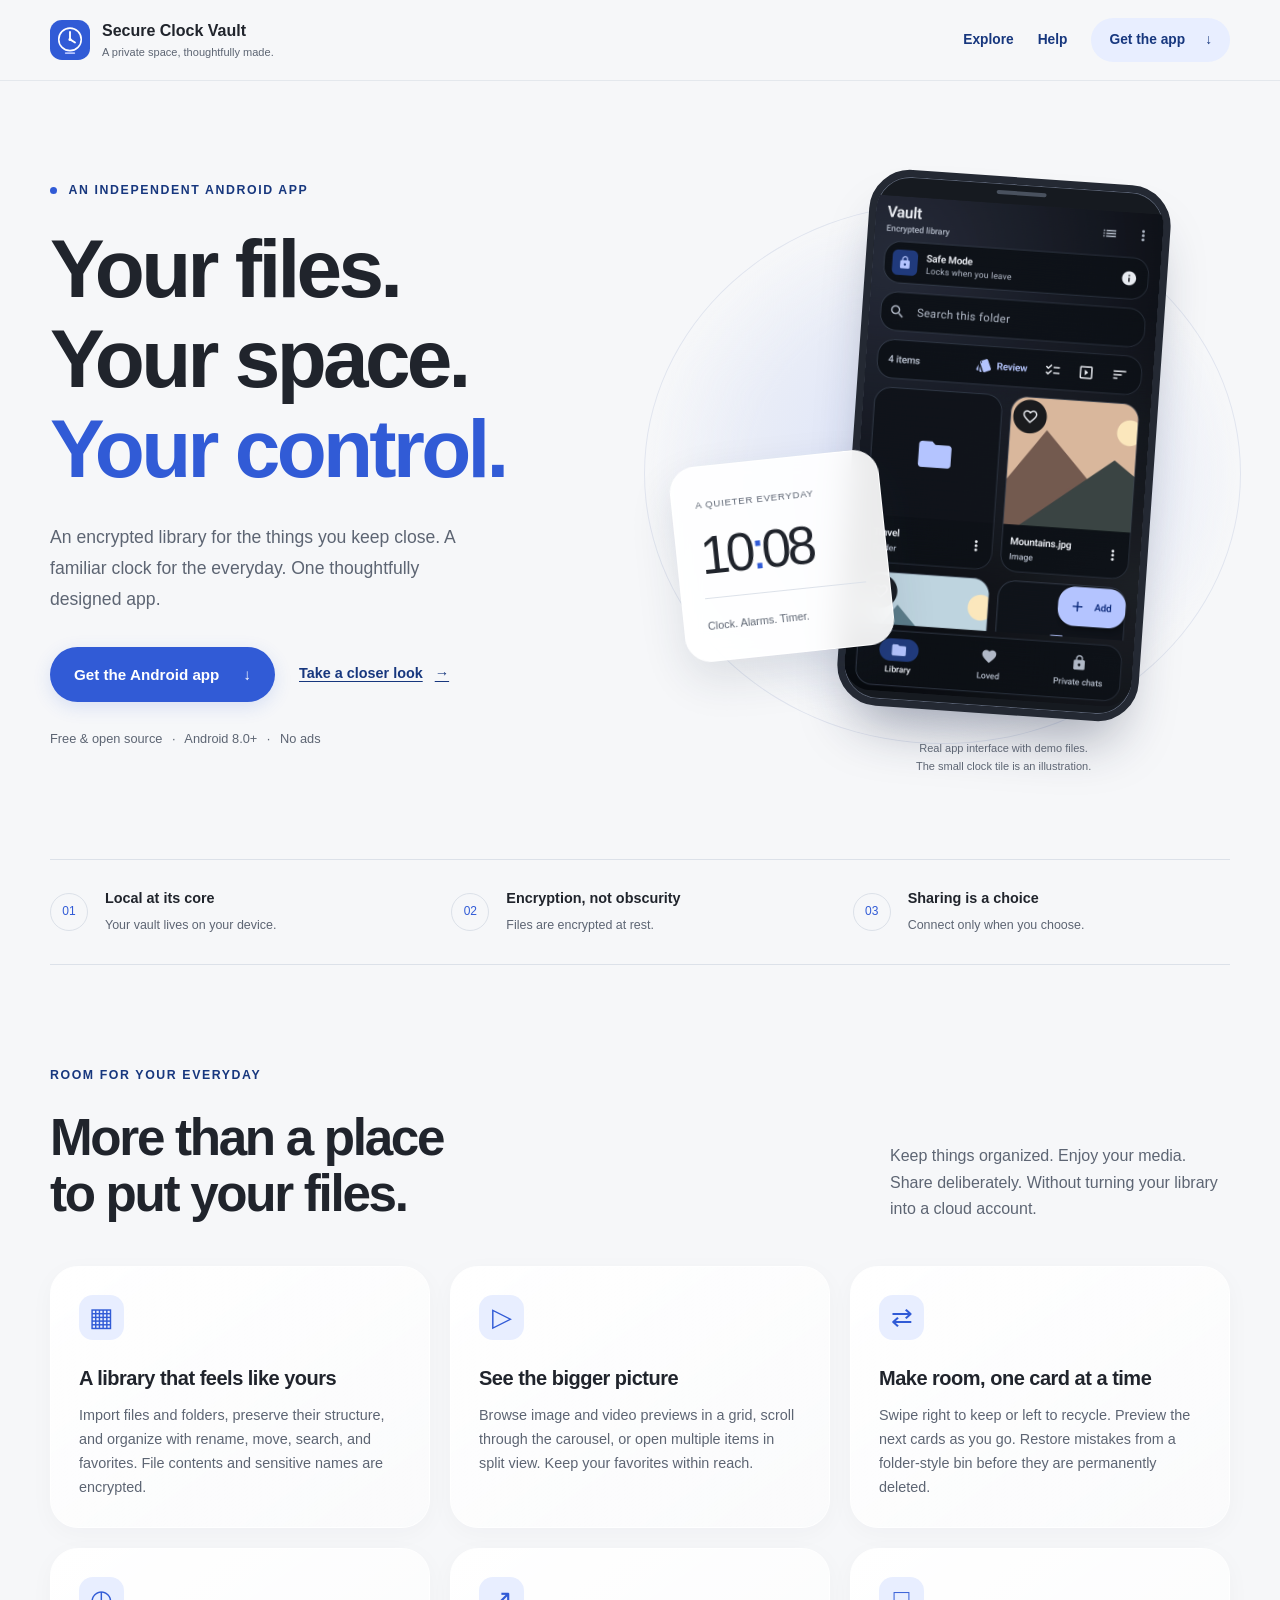
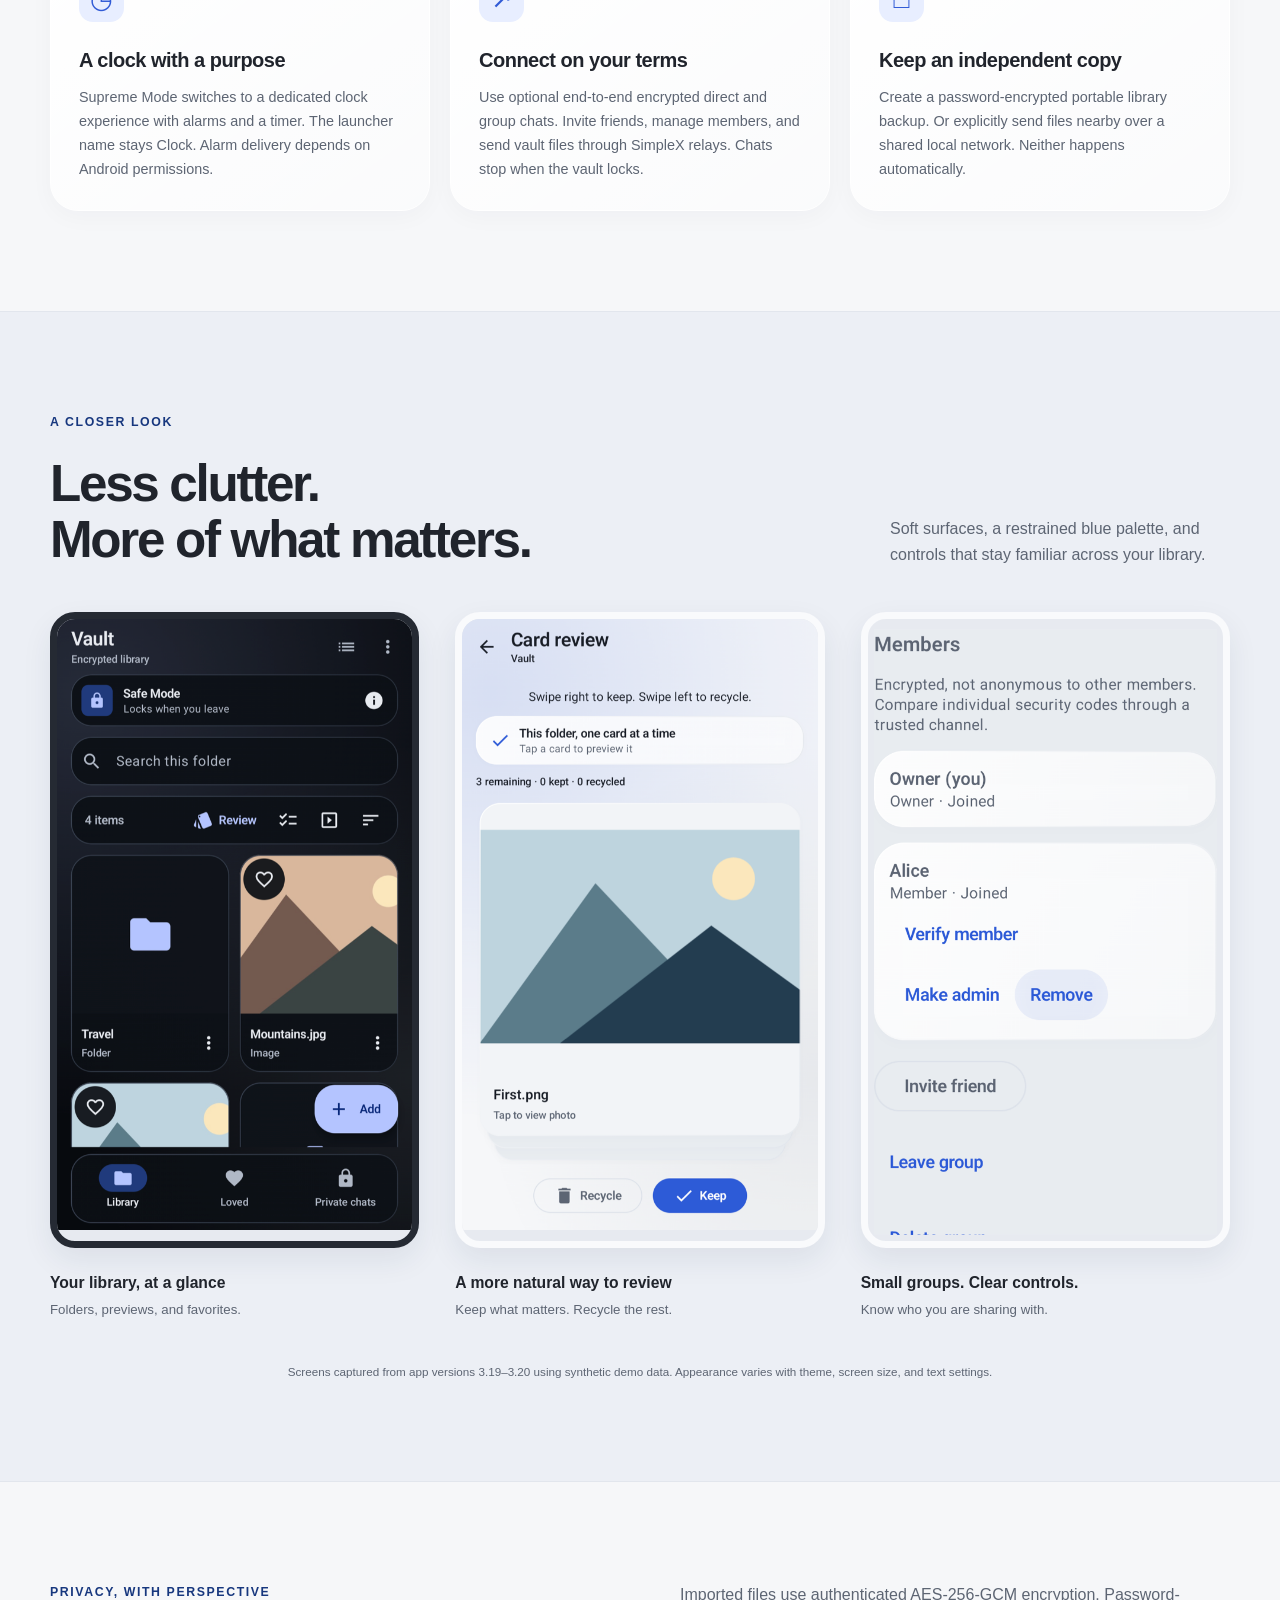
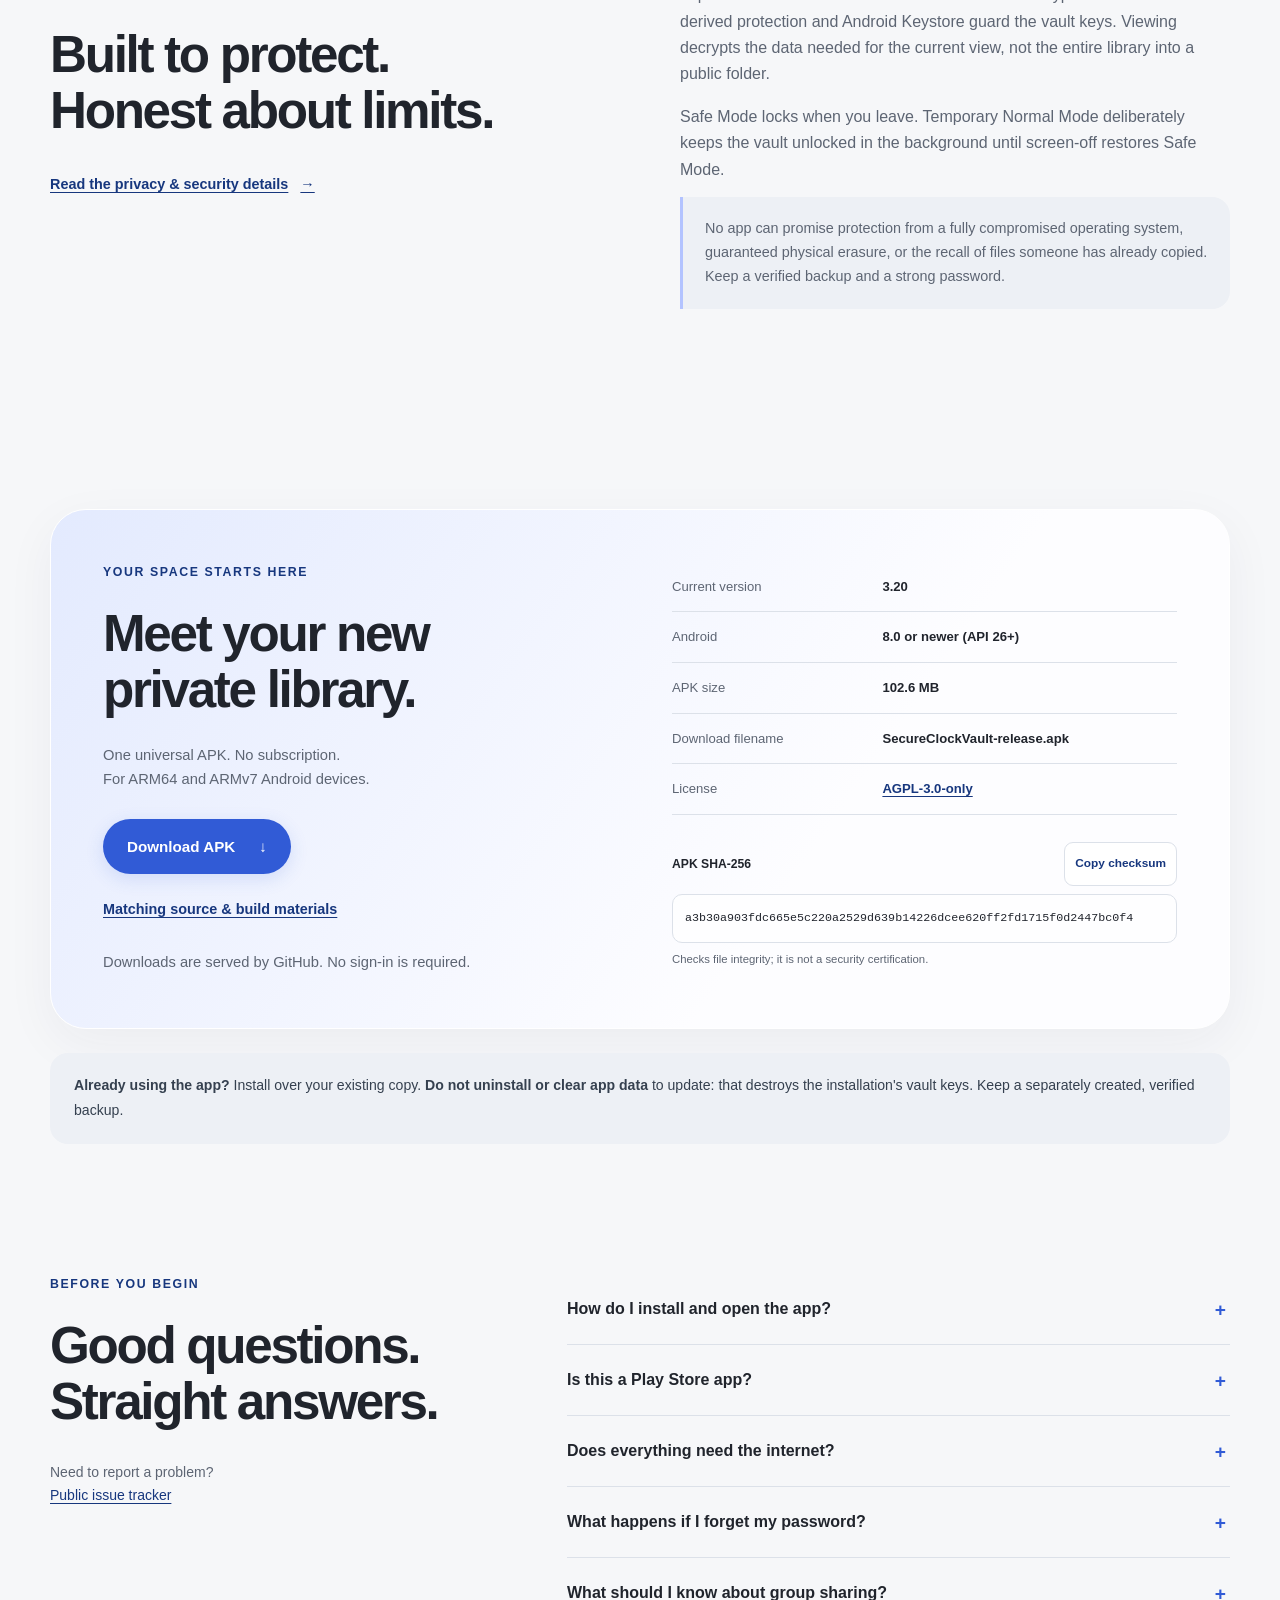
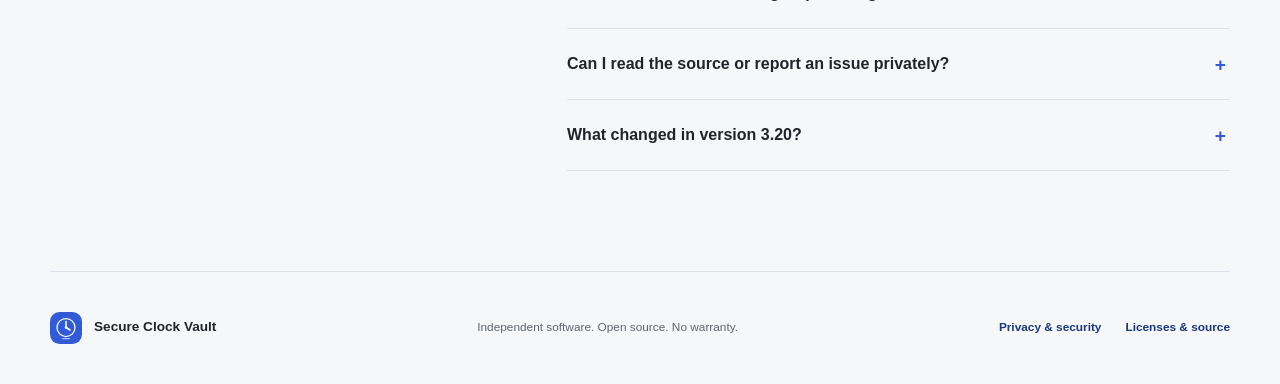
==== index.html @ eddc8448 "Publish Secure Clock Vault website and source notices" ====
<!doctype html>
<html lang="en">
<head>
  <meta charset="utf-8">
  <meta name="viewport" content="width=device-width, initial-scale=1">
  <meta name="description" content="A considered home for your private files. Discover Secure Clock Vault for Android: encrypted storage, a flexible media library, and optional private chats.">
  <meta name="theme-color" content="#f6f7f9">
  <meta name="referrer" content="no-referrer">
  <meta http-equiv="Content-Security-Policy" content="default-src 'self'; script-src 'self'; style-src 'self'; img-src 'self'; connect-src 'none'; font-src 'self'; object-src 'none'; base-uri 'none'; form-action 'none'">
  <title>Secure Clock Vault &mdash; Your files. Your space.</title>
  <link rel="icon" href="assets/icon.svg" type="image/svg+xml">
  <link rel="stylesheet" href="assets/site.css">
  <script src="assets/site.js" defer></script>
</head>
<body>
  <a class="skip-link" href="#main">Skip to content</a>
  <header class="site-header">
    <a class="brand" href="index.html" aria-label="Secure Clock Vault home">
      <img src="assets/icon.svg" alt="" width="40" height="40">
      <span>Secure Clock Vault<span class="brand-caption">A private space, thoughtfully made.</span></span>
    </a>
    <nav aria-label="Main navigation">
      <a href="#features">Explore</a>
      <a href="#questions">Help</a>
      <a class="nav-download" href="#download">Get the app <span aria-hidden="true">&darr;</span></a>
    </nav>
  </header>

  <main id="main">
    <section class="hero section-shell" aria-labelledby="hero-title">
      <div class="hero-copy">
        <p class="eyebrow"><span class="status-dot" aria-hidden="true"></span> An independent Android app</p>
        <h1 id="hero-title">Your files.<br>Your space.<br><span>Your control.</span></h1>
        <p class="hero-description">An encrypted library for the things you keep close. A familiar clock for the everyday. One thoughtfully designed app.</p>
        <div class="actions">
          <a class="button primary" href="#download">Get the Android app <span aria-hidden="true">&darr;</span></a>
          <a class="text-link" href="#features">Take a closer look <span aria-hidden="true">&rarr;</span></a>
        </div>
        <p class="quiet hero-note">Free &amp; open source <span aria-hidden="true">&middot;</span> Android 8.0+ <span aria-hidden="true">&middot;</span> No ads</p>
      </div>
      <figure class="hero-visual">
        <div class="visual-orbit" aria-hidden="true"></div>
        <div class="clock-tile" aria-hidden="true">
          <span class="tile-label">A quieter everyday</span>
          <span class="clock-time">10<span>:</span>08</span>
          <span class="clock-line"></span>
          <span class="tile-foot">Clock. Alarms. Timer.</span>
        </div>
        <div class="phone">
          <div class="phone-speaker" aria-hidden="true"></div>
          <img src="assets/library.png" alt="Vault library with Safe Mode, encrypted folders, photo previews, and Library, Loved, and Private chats navigation." width="600" height="1031" fetchpriority="high">
        </div>
        <figcaption>Real app interface with demo files.<br>The small clock tile is an illustration.</figcaption>
      </figure>
    </section>

    <div class="principles section-shell" aria-label="Product principles">
      <div><span class="principle-number">01</span><p><strong>Local at its core</strong><span>Your vault lives on your device.</span></p></div>
      <div><span class="principle-number">02</span><p><strong>Encryption, not obscurity</strong><span>Files are encrypted at rest.</span></p></div>
      <div><span class="principle-number">03</span><p><strong>Sharing is a choice</strong><span>Connect only when you choose.</span></p></div>
    </div>

    <section id="features" class="section-shell section-space" aria-labelledby="features-title">
      <div class="section-heading">
        <div><p class="eyebrow">Room for your everyday</p><h2 id="features-title">More than a place<br>to put your files.</h2></div>
        <p>Keep things organized. Enjoy your media. Share deliberately. Without turning your library into a cloud account.</p>
      </div>
      <div class="feature-grid">
        <article class="feature-card"><span class="feature-symbol" aria-hidden="true">&#9638;</span><h3>A library that feels like yours</h3><p>Import files and folders, preserve their structure, and organize with rename, move, search, and favorites. File contents and sensitive names are encrypted.</p></article>
        <article class="feature-card"><span class="feature-symbol" aria-hidden="true">&#9655;</span><h3>See the bigger picture</h3><p>Browse image and video previews in a grid, scroll through the carousel, or open multiple items in split view. Keep your favorites within reach.</p></article>
        <article class="feature-card"><span class="feature-symbol" aria-hidden="true">&#8644;</span><h3>Make room, one card at a time</h3><p>Swipe right to keep or left to recycle. Preview the next cards as you go. Restore mistakes from a folder-style bin before they are permanently deleted.</p></article>
        <article class="feature-card"><span class="feature-symbol" aria-hidden="true">&#9719;</span><h3>A clock with a purpose</h3><p>Supreme Mode switches to a dedicated clock experience with alarms and a timer. The launcher name stays Clock. Alarm delivery depends on Android permissions.</p></article>
        <article class="feature-card"><span class="feature-symbol" aria-hidden="true">&#8599;</span><h3>Connect on your terms</h3><p>Use optional end-to-end encrypted direct and group chats. Invite friends, manage members, and send vault files through SimpleX relays. Chats stop when the vault locks.</p></article>
        <article class="feature-card"><span class="feature-symbol" aria-hidden="true">&#9633;</span><h3>Keep an independent copy</h3><p>Create a password-encrypted portable library backup. Or explicitly send files nearby over a shared local network. Neither happens automatically.</p></article>
      </div>
    </section>

    <section class="showcase section-space" aria-labelledby="showcase-title">
      <div class="section-shell">
        <div class="section-heading">
          <div><p class="eyebrow">A closer look</p><h2 id="showcase-title">Less clutter.<br>More of what matters.</h2></div>
          <p>Soft surfaces, a restrained blue palette, and controls that stay familiar across your library.</p>
        </div>
        <div class="screenshot-grid">
          <figure><div class="screen-frame dark-frame"><img src="assets/library.png" alt="Dark library screen showing folder and image previews." width="600" height="1031" loading="lazy"></div><figcaption><strong>Your library, at a glance</strong><span>Folders, previews, and favorites.</span></figcaption></figure>
          <figure><div class="screen-frame"><img src="assets/review.png" alt="Light card-review screen showing a stack of image cards and accessible Recycle and Keep buttons." width="600" height="1031" loading="lazy"></div><figcaption><strong>A more natural way to review</strong><span>Keep what matters. Recycle the rest.</span></figcaption></figure>
          <figure><div class="screen-frame members-frame"><img src="assets/members.png" alt="Group member settings with verification, admin, removal, and leave controls, using a fictional member named Alice." width="600" height="1059" loading="lazy"></div><figcaption><strong>Small groups. Clear controls.</strong><span>Know who you are sharing with.</span></figcaption></figure>
        </div>
        <p class="quiet screenshot-note">Screens captured from app versions 3.19&ndash;3.20 using synthetic demo data. Appearance varies with theme, screen size, and text settings.</p>
      </div>
    </section>

    <section class="section-shell section-space protection" aria-labelledby="protection-title">
      <div><p class="eyebrow">Privacy, with perspective</p><h2 id="protection-title">Built to protect.<br>Honest about limits.</h2><a class="text-link" href="privacy.html">Read the privacy &amp; security details <span aria-hidden="true">&rarr;</span></a></div>
      <div class="protection-copy">
        <p>Imported files use authenticated AES-256-GCM encryption. Password-derived protection and Android Keystore guard the vault keys. Viewing decrypts the data needed for the current view, not the entire library into a public folder.</p>
        <p>Safe Mode locks when you leave. Temporary Normal Mode deliberately keeps the vault unlocked in the background until screen-off restores Safe Mode.</p>
        <p class="limit-note">No app can promise protection from a fully compromised operating system, guaranteed physical erasure, or the recall of files someone has already copied. Keep a verified backup and a strong password.</p>
      </div>
    </section>

    <section id="download" class="section-shell section-space" aria-labelledby="download-title">
      <div class="download-panel">
        <div class="download-intro"><p class="eyebrow">Your space starts here</p><h2 id="download-title">Meet your new<br>private library.</h2><p>One universal APK. No subscription.<br>For ARM64 and ARMv7 Android devices.</p>
          <div class="download-actions"><a class="button primary" href="https://github.com/whytocode/secure-clock-vault/releases/download/v3.20/SecureClockVault-release.apk">Download APK <span aria-hidden="true">&darr;</span></a><a class="text-link" href="https://github.com/whytocode/secure-clock-vault/releases/download/v3.20/SecureClockVault-3.20-source.zip">Matching source &amp; build materials</a></div>
          <p class="release-status" role="status">Downloads are served by GitHub. No sign-in is required.</p>
          <noscript><p>All download and help links work without JavaScript. You can select and copy the checksum manually.</p></noscript>
        </div>
        <div class="release-details">
          <dl class="release-facts">
            <div><dt>Current version</dt><dd>3.20</dd></div>
            <div><dt>Android</dt><dd>8.0 or newer (API 26+)</dd></div>
            <div><dt>APK size</dt><dd>102.6 MB</dd></div>
            <div><dt>Download filename</dt><dd>SecureClockVault-release.apk</dd></div>
            <div><dt>License</dt><dd><a href="licenses/LICENSE.txt">AGPL-3.0-only</a></dd></div>
          </dl>
          <div class="checksum"><div class="checksum-heading"><label for="apk-checksum">APK SHA-256</label><button type="button" class="copy-button" data-copy="apk-checksum" hidden>Copy checksum</button></div><input id="apk-checksum" value="a3b30a903fdc665e5c220a2529d639b14226dcee620ff2fd1715f0d2447bc0f4" readonly spellcheck="false" aria-describedby="checksum-help"><p id="checksum-help" class="quiet">Checks file integrity; it is not a security certification.</p><p id="copy-status" class="quiet" role="status" aria-live="polite"></p></div>
        </div>
      </div>
      <div class="update-warning"><strong>Already using the app?</strong> Install over your existing copy. <strong>Do not uninstall or clear app data</strong> to update: that destroys the installation's vault keys. Keep a separately created, verified backup.</div>
    </section>

    <section id="questions" class="section-shell section-space questions" aria-labelledby="questions-title">
      <div><p class="eyebrow">Before you begin</p><h2 id="questions-title">Good questions.<br>Straight answers.</h2><p class="quiet">Need to report a problem?<br><a href="https://github.com/whytocode/secure-clock-vault/issues">Public issue tracker</a></p></div>
      <div class="faq-list">
        <details><summary>How do I install and open the app?</summary><div><ol><li>Download the APK from this page on a compatible Android device.</li><li>If Android asks, allow this browser or file manager to install this app. Review the system prompts. You can revoke the install permission afterward; do not disable Play Protect.</li><li>Open <strong>Clock</strong>. On the initial minimal screen, draw a deliberate X in two strokes to open setup. Create and confirm an alphanumeric password of at least eight characters.</li><li>Import a small test file first and make sure you can reopen it. Keep originals until you have verified your import and backup.</li></ol><p>Android or your device administrator may restrict installation. Follow official platform guidance; a website cannot override those restrictions.</p></div></details>
        <details><summary>Is this a Play Store app?</summary><div><p>This page distributes an independently signed APK, not a Google Play listing. Updates require downloading and installing a newer release over the current app.</p><p>Android developer-verification rules are evolving. Google's current guidance distinguishes the initial participating-store rollout from direct sideloading and describes an advanced flow for unregistered apps. Check the <a href="https://developer.android.com/developer-verification/guides/faq">official Android guidance</a> for your device and region. Hosting a download is not Google approval.</p></div></details>
        <details><summary>Does everything need the internet?</summary><div><p>No. The encrypted library and clock work locally. Private chats use third-party encrypted relays while unlocked. Explicit public-link imports also use the internet. Offline Nearby sharing needs a compatible shared local network, but no chat identity or internet connection.</p></div></details>
        <details><summary>What happens if I forget my password?</summary><div><p>There is no password-reset service that can recover your vault. Uninstalling, clearing app data, or losing the installation's Keystore key can make local data unrecoverable.</p><p>A separately created library backup can restore the backed-up library with its own backup password. It does not recover the original password or chat identity/history. Test your backup before relying on it.</p></div></details>
        <details><summary>What should I know about group sharing?</summary><div><p>Use version 3.20 or later on every recipient's device for vault-file sharing. Group files use relay delivery, not Nearby, and have a 100 MiB per-file limit. Receipt tracking waits for the original recipients' confirmed vault saves before automatic relay cleanup.</p><p>Members can retain or export copies. Removing a member does not erase those copies, and groups are not anonymous to their members. Missing receipts, offline users, and relay expiry can affect availability. Removing a member and cancelling a transfer can show a connection warning; Retry reconciles the remaining chats.</p></div></details>
        <details><summary>Can I read the source or report an issue privately?</summary><div><p>The matching source, build instructions, and third-party source materials accompany each public APK release under AGPL-3.0. See <a href="privacy.html#licenses">licensing and source availability</a>.</p><p>The public GitHub issue tracker accepts non-sensitive bug reports and source-availability requests. Reports and replies are publicly visible. Do not post vault files, passwords, private messages, or other people's personal information in public reports. No private support or password-recovery service is promised.</p></div></details>
        <details><summary>What changed in version 3.20?</summary><div><p>Encrypted group conversations, invitations, member verification, admin controls, and vault-file sharing were added. Recipient-aware save receipts prevent the first recipient from causing early cleanup for everyone else. The existing vault theme and locking behavior are retained.</p><p>This release was exercised on emulators; compatibility across every manufacturer and device is not guaranteed.</p></div></details>
      </div>
    </section>
  </main>

  <footer class="site-footer section-shell"><a class="brand" href="index.html"><img src="assets/icon.svg" alt="" width="32" height="32"><span>Secure Clock Vault</span></a><p>Independent software. Open source. No warranty.</p><nav aria-label="Footer navigation"><a href="privacy.html">Privacy &amp; security</a><a href="privacy.html#licenses">Licenses &amp; source</a></nav></footer>
</body>
</html>
---- assets/site.css ----
@charset "UTF-8";
:root {
  color-scheme: light;
  --paper: #f6f7f9;
  --ink: #20242c;
  --muted: #5d6573;
  --blue: #315bd6;
  --blue-dark: #17377e;
  --line: #dce1e9;
  --soft-blue: #e8eeff;
  --radius: 28px;
}
* { box-sizing: border-box; }
html { scroll-behavior: smooth; scroll-padding-top: 110px; }
body { margin: 0; background: var(--paper); color: var(--ink); font-family: -apple-system, BlinkMacSystemFont, "Segoe UI", Roboto, Helvetica, Arial, sans-serif; line-height: 1.65; -webkit-font-smoothing: antialiased; overflow-wrap: anywhere; }
img { display: block; max-width: 100%; height: auto; }
a { color: var(--blue-dark); text-underline-offset: .22em; }
a:hover { text-decoration-thickness: 2px; }
button, input { font: inherit; }
button, a, summary { -webkit-tap-highlight-color: transparent; }
:focus-visible { outline: 3px solid var(--blue); outline-offset: 5px; }
[hidden] { display: none !important; }
h1, h2, h3, p, figure { margin: 0; }
h1, h2, h3 { line-height: 1.1; letter-spacing: -.045em; }
h1 { font-size: clamp(3.4rem, 6.4vw, 6.3rem); font-weight: 650; }
h2 { font-size: clamp(2.1rem, 4vw, 3.6rem); font-weight: 620; }
h3 { font-size: 1.25rem; letter-spacing: -.025em; line-height: 1.3; }
p + p { margin-top: 1em; }
.section-shell { width: min(1180px, calc(100% - 80px)); margin-inline: auto; }
.section-space { padding-block: 100px; }
.eyebrow { color: var(--blue-dark); font-size: .77rem; font-weight: 700; letter-spacing: .13em; text-transform: uppercase; margin-bottom: 24px; }
.quiet { color: var(--muted); font-size: .875rem; }
.site-header { display: flex; justify-content: space-between; align-items: center; gap: 24px; width: 100%; padding: 18px max(40px, calc((100% - 1180px) / 2)); position: sticky; top: 0; z-index: 5; background: rgb(246 247 249 / 94%); border-bottom: 1px solid rgb(220 225 233 / 70%); backdrop-filter: blur(18px); }
.brand { display: inline-flex; align-items: center; gap: 12px; color: var(--ink); text-decoration: none; font-size: 1rem; font-weight: 700; line-height: 1.35; flex-shrink: 0; }
.brand-caption { display: block; font-size: .69rem; color: var(--muted); font-weight: 400; padding-top: 3px; }
nav { display: flex; flex-wrap: wrap; gap: 24px; align-items: center; }
nav a { min-height: 44px; display: inline-flex; align-items: center; text-decoration: none; font-size: .86rem; font-weight: 600; }
.nav-download { background: var(--soft-blue); padding: 9px 18px; border-radius: 100px; gap: 20px; }
.skip-link { position: fixed; top: -100px; left: 12px; background: white; padding: 14px; z-index: 10; }
.skip-link:focus { top: 12px; }
.hero { display: grid; grid-template-columns: minmax(0, 1.1fr) minmax(0, 1fr); gap: 40px; align-items: center; padding-block: 72px 84px; min-height: 760px; }
.hero-copy, .download-intro, .release-details, .protection > div, .questions > div { min-width: 0; }
.hero h1 span { color: var(--blue); }
.hero-description { max-width: 440px; font-size: 1.1rem; color: var(--muted); margin-top: 28px; line-height: 1.75; }
.status-dot { display: inline-block; width: 7px; height: 7px; background: var(--blue); border-radius: 50%; margin-right: 7px; }
.actions { display: flex; flex-wrap: wrap; align-items: center; gap: 24px; margin-top: 32px; }
.button { display: inline-flex; justify-content: center; align-items: center; gap: 24px; border-radius: 100px; min-height: 52px; padding: 14px 23px; text-decoration: none; font-size: .95rem; font-weight: 600; border: 1px solid transparent; }
.primary { color: white; background: var(--blue); box-shadow: 0 5px 18px rgb(49 91 214 / 15%); }
.primary:hover { background: var(--blue-dark); }
.secondary { border-color: var(--line); background: rgb(255 255 255 / 75%); color: var(--blue-dark); }
.text-link { display: inline-flex; gap: 12px; align-items: center; min-height: 44px; font-size: .9rem; font-weight: 600; }
.hero-note { margin-top: 26px; font-size: .8rem; }
.hero-note span { padding-inline: 6px; }
.hero-visual { position: relative; min-width: 0; padding: 24px 0 0 90px; }
.visual-orbit { position: absolute; inset: 8% -2% 5% -8%; border: 1px solid #e1e5ef; border-radius: 50%; background: radial-gradient(ellipse, #d9e1fa 0, #e8ecf7 45%, transparent 70%); }
.phone { position: relative; max-width: 302px; margin: 0 auto; background: #161a20; border: 7px solid #242933; padding: 20px 0 8px; border-radius: 41px; box-shadow: 0 35px 55px -20px rgb(27 38 67 / 40%), inset 0 0 0 1px #586071; transform: rotate(4deg); overflow: hidden; }
.phone img { border-radius: 0 0 27px 27px; width: 100%; }
.phone-speaker { width: 50px; height: 4px; background: #49515e; border-radius: 20px; position: absolute; top: 7px; left: calc(50% - 25px); }
.clock-tile { position: absolute; top: 49%; left: -10px; width: 210px; z-index: 2; border-radius: 26px; padding: 23px; font-size: 16px; color: var(--ink); background: rgb(255 255 255 / 91%); box-shadow: 0 18px 45px rgb(36 47 78 / 12%); border: 1px solid white; backdrop-filter: blur(15px); transform: rotate(-6deg); }
.tile-label { font-size: .6em; letter-spacing: .08em; text-transform: uppercase; color: var(--muted); }
.clock-time { display: block; font-size: 3.3em; letter-spacing: -.075em; font-weight: 400; line-height: 1.5; }
.clock-time span { color: var(--blue); }
.clock-line { display: block; height: 1px; background: var(--line); margin-block: 2px 13px; }
.tile-foot { font-size: .68em; color: var(--muted); }
.hero-visual figcaption { position: relative; text-align: center; font-size: .69rem; color: var(--muted); margin-top: 25px; }
.principles { border-block: 1px solid var(--line); display: grid; grid-template-columns: repeat(3, 1fr); padding-block: 27px; gap: 24px; }
.principles > div { display: flex; align-items: center; gap: 17px; }
.principle-number { font-size: .75rem; color: var(--blue); border: 1px solid var(--line); width: 38px; height: 38px; border-radius: 50%; display: grid; place-items: center; flex-shrink: 0; }
.principles strong { display: block; font-size: .9rem; font-weight: 600; }
.principles p span { color: var(--muted); font-size: .78rem; }
.section-heading { display: flex; justify-content: space-between; align-items: end; gap: 40px; margin-bottom: 44px; }
.section-heading > p { color: var(--muted); max-width: 340px; font-size: 1rem; }
.feature-grid { display: grid; grid-template-columns: repeat(3, minmax(0, 1fr)); gap: 20px; }
.feature-card { padding: 28px; border: 1px solid white; background: linear-gradient(145deg, #fff, rgb(255 255 255 / 48%)); border-radius: var(--radius); box-shadow: 0 6px 25px rgb(20 34 67 / 3%); }
.feature-card p { color: var(--muted); font-size: .9rem; margin-top: 13px; }
.feature-symbol { display: grid; place-items: center; width: 45px; height: 45px; border-radius: 14px; background: var(--soft-blue); color: var(--blue); font-size: 1.65rem; margin-bottom: 25px; }
.showcase { background: #eceff5; border-block: 1px solid #e2e6ed; }
.screenshot-grid { display: grid; grid-template-columns: repeat(3, minmax(0, 1fr)); gap: 36px; align-items: start; }
.screen-frame { border-radius: 25px; background: #e7eaf0; border: 7px solid #f9fafc; box-shadow: 0 12px 30px rgb(31 45 78 / 8%); overflow: hidden; aspect-ratio: 600 / 1032; }
.dark-frame { border-color: #252a33; }
.screen-frame img { width: 100%; }
.members-frame { padding: 10px 6px; }
.screenshot-grid figcaption { margin-top: 22px; }
.screenshot-grid figcaption strong { display: block; font-weight: 600; font-size: .98rem; }
.screenshot-grid figcaption span { color: var(--muted); font-size: .83rem; }
.screenshot-note { text-align: center; font-size: .73rem; margin-top: 40px; }
.protection { display: grid; grid-template-columns: 1fr 1fr; gap: 80px; }
.protection .text-link { margin-top: 24px; }
.protection-copy { color: var(--muted); }
.limit-note { padding: 20px 22px; border-left: 3px solid #b3c3ff; background: #edf0f5; font-size: .9rem; border-radius: 0 18px 18px 0; }
.download-panel { display: grid; grid-template-columns: 1fr 1fr; gap: 64px; border: 1px solid white; border-radius: 36px; padding: 52px; background: linear-gradient(125deg, #e3eafe, #fdfdff 65%); box-shadow: 0 15px 50px rgb(31 45 78 / 5%); }
.download-panel h2 { margin-bottom: 24px; }
.download-intro > p:not(.eyebrow) { color: var(--muted); font-size: .92rem; }
.download-actions { display: flex; flex-direction: column; align-items: start; gap: 14px; margin-top: 28px; }
.preview-label { display: inline-block; padding: 13px 19px; border: 1px solid #8a97ba; background: white; color: var(--blue-dark); border-radius: 16px; font-size: .9rem; font-weight: 600; }
.release-status { margin-top: 18px; }
.release-facts { margin: 0 0 27px; }
.release-facts > div { padding: 14px 0; display: grid; grid-template-columns: 1fr 1.5fr; gap: 14px; border-bottom: 1px solid var(--line); font-size: .82rem; }
dt { color: var(--muted); }
dd { margin: 0; font-weight: 600; overflow-wrap: anywhere; }
.checksum { min-width: 0; }
.checksum-heading { display: flex; align-items: center; justify-content: space-between; gap: 12px; font-size: .76rem; font-weight: 600; }
.copy-button { color: var(--blue-dark); background: white; border: 1px solid var(--line); border-radius: 9px; font-size: .74rem; padding: 8px 10px; min-height: 44px; cursor: pointer; }
.checksum input { width: 100%; min-width: 0; padding: 14px 12px; border: 1px solid var(--line); border-radius: 10px; color: var(--ink); background: rgb(255 255 255 / 70%); font-family: ui-monospace, monospace; font-size: .73rem; margin-top: 8px; }
.checksum .quiet { font-size: .71rem; margin-top: 7px; }
.update-warning { margin-top: 24px; background: #edf0f5; padding: 20px 24px; border-radius: 18px; color: #35404f; font-size: .88rem; line-height: 1.8; }
.questions { display: grid; grid-template-columns: 1fr 1.5fr; gap: 75px; padding-top: 30px; }
.questions > div > .quiet { margin-top: 30px; }
details { border-bottom: 1px solid var(--line); }
summary { font-size: 1rem; font-weight: 600; padding: 23px 35px 23px 0; cursor: pointer; position: relative; list-style: none; line-height: 1.5; }
summary::-webkit-details-marker { display: none; }
summary::after { content: "+"; position: absolute; right: 4px; top: 22px; color: var(--blue); font-size: 1.2rem; }
details[open] summary::after { content: "-"; }
details > div { padding-bottom: 24px; color: var(--muted); font-size: .9rem; }
li + li { margin-top: 9px; }
.site-footer { border-top: 1px solid var(--line); padding-block: 34px; display: flex; align-items: center; justify-content: space-between; gap: 20px; flex-wrap: wrap; }
.site-footer .brand { font-size: .85rem; }
.site-footer p, .site-footer a:not(.brand) { font-size: .74rem; }
.site-footer p { color: var(--muted); }
.legal { max-width: 820px; padding-top: 80px; padding-bottom: 100px; }
.legal h1 { font-size: clamp(2.9rem, 5vw, 4.5rem); }
.legal-lead { font-size: 1.2rem; color: var(--muted); margin-block: 28px 15px; }
.legal-index { flex-wrap: wrap; gap: 8px 24px; border-block: 1px solid var(--line); margin-block: 35px 0; padding-block: 15px; }
.legal section { padding-top: 55px; }
.legal h2 { font-size: 2rem; margin-bottom: 22px; }
.legal h3 { margin-block: 28px 14px; }
.legal section > p, .legal li { color: #495363; }
.legal .update-warning + p { margin-top: 20px; }
.hash { display: block; overflow-wrap: anywhere; margin-top: 9px; font-size: .8rem; color: var(--ink); }
@media (min-width: 1440px) { .hero { gap: 80px; } }
@media (max-width: 1000px) {
  .hero { gap: 20px; min-height: 680px; }
  .hero-visual { padding-left: 35px; }
  .clock-tile { width: 165px; padding: 18px; left: -5px; }
  .clock-time { font-size: 2.8em; }
  .phone { max-width: 270px; }
  .feature-grid { grid-template-columns: repeat(2, minmax(0, 1fr)); }
  .screenshot-grid { gap: 22px; }
  .download-panel { gap: 30px; padding: 34px; }
  .protection, .questions { gap: 40px; }
  .principles > div { gap: 10px; }
}
@media (max-width: 740px) {
  html { scroll-padding-top: 24px; }
  .section-shell { width: calc(100% - 40px); }
  .section-space { padding-block: 64px; }
  .site-header { padding: 12px 20px; gap: 6px 20px; flex-wrap: wrap; position: static; }
  .site-header nav { gap: 22px; }
  .site-header nav a { font-size: .8rem; }
  .brand-caption { display: none; }
  .brand { font-size: .9rem; }
  .hero { grid-template-columns: 1fr; padding-block: 48px; gap: 42px; }
  .hero h1 { font-size: clamp(3.6rem, 12vw, 5.8rem); }
  .hero-description { max-width: 500px; font-size: 1rem; }
  .hero-visual { width: min(440px, 100%); margin-inline: auto; padding-left: 55px; }
  .hero-visual .phone { max-width: 255px; }
  .visual-orbit { inset-inline: 0; }
  .clock-tile { left: 0; }
  .principles { grid-template-columns: 1fr; gap: 20px; padding-block: 25px; }
  .principles > div { gap: 16px; }
  .section-heading { display: block; margin-bottom: 30px; }
  .section-heading > p { max-width: none; margin-top: 24px; }
  .feature-card { padding: 23px; }
  .screenshot-grid { grid-template-columns: 1fr; gap: 42px; }
  .screenshot-grid figure { width: min(310px, 100%); margin-inline: auto; }
  .protection, .questions, .download-panel { grid-template-columns: 1fr; gap: 32px; }
  .download-panel { padding: 28px; border-radius: 26px; }
  .questions { padding-top: 0; }
  .legal { padding-top: 50px; }
  .site-footer { align-items: start; flex-direction: column; gap: 9px; }
}
@media (max-width: 430px) {
  .site-header { justify-content: center; }
  .site-header .brand { width: 100%; justify-content: center; }
  .site-header nav { width: 100%; justify-content: space-between; gap: 8px; }
  .nav-download { padding: 7px 14px; gap: 10px; }
  .feature-grid { grid-template-columns: 1fr; }
  .hero h1 { font-size: 3.6rem; }
  .hero .actions { gap: 12px; }
  .hero-note { line-height: 2; }
  .clock-tile { width: 143px; padding: 16px; }
  .clock-time { font-size: 2.6em; }
  .tile-label { font-size: .54em; }
  .tile-foot { font-size: .57em; }
  .download-panel { padding: 23px; }
  .release-facts > div { grid-template-columns: 1fr; gap: 4px; }
  .checksum-heading { flex-wrap: wrap; gap: 4px; }
}
@media (prefers-reduced-motion: reduce) { html { scroll-behavior: auto; } }
@media (forced-colors: active) {
  .button, .feature-card, .clock-tile, .preview-label, .nav-download { border: 1px solid ButtonText; }
  .visual-orbit { display: none; }
}
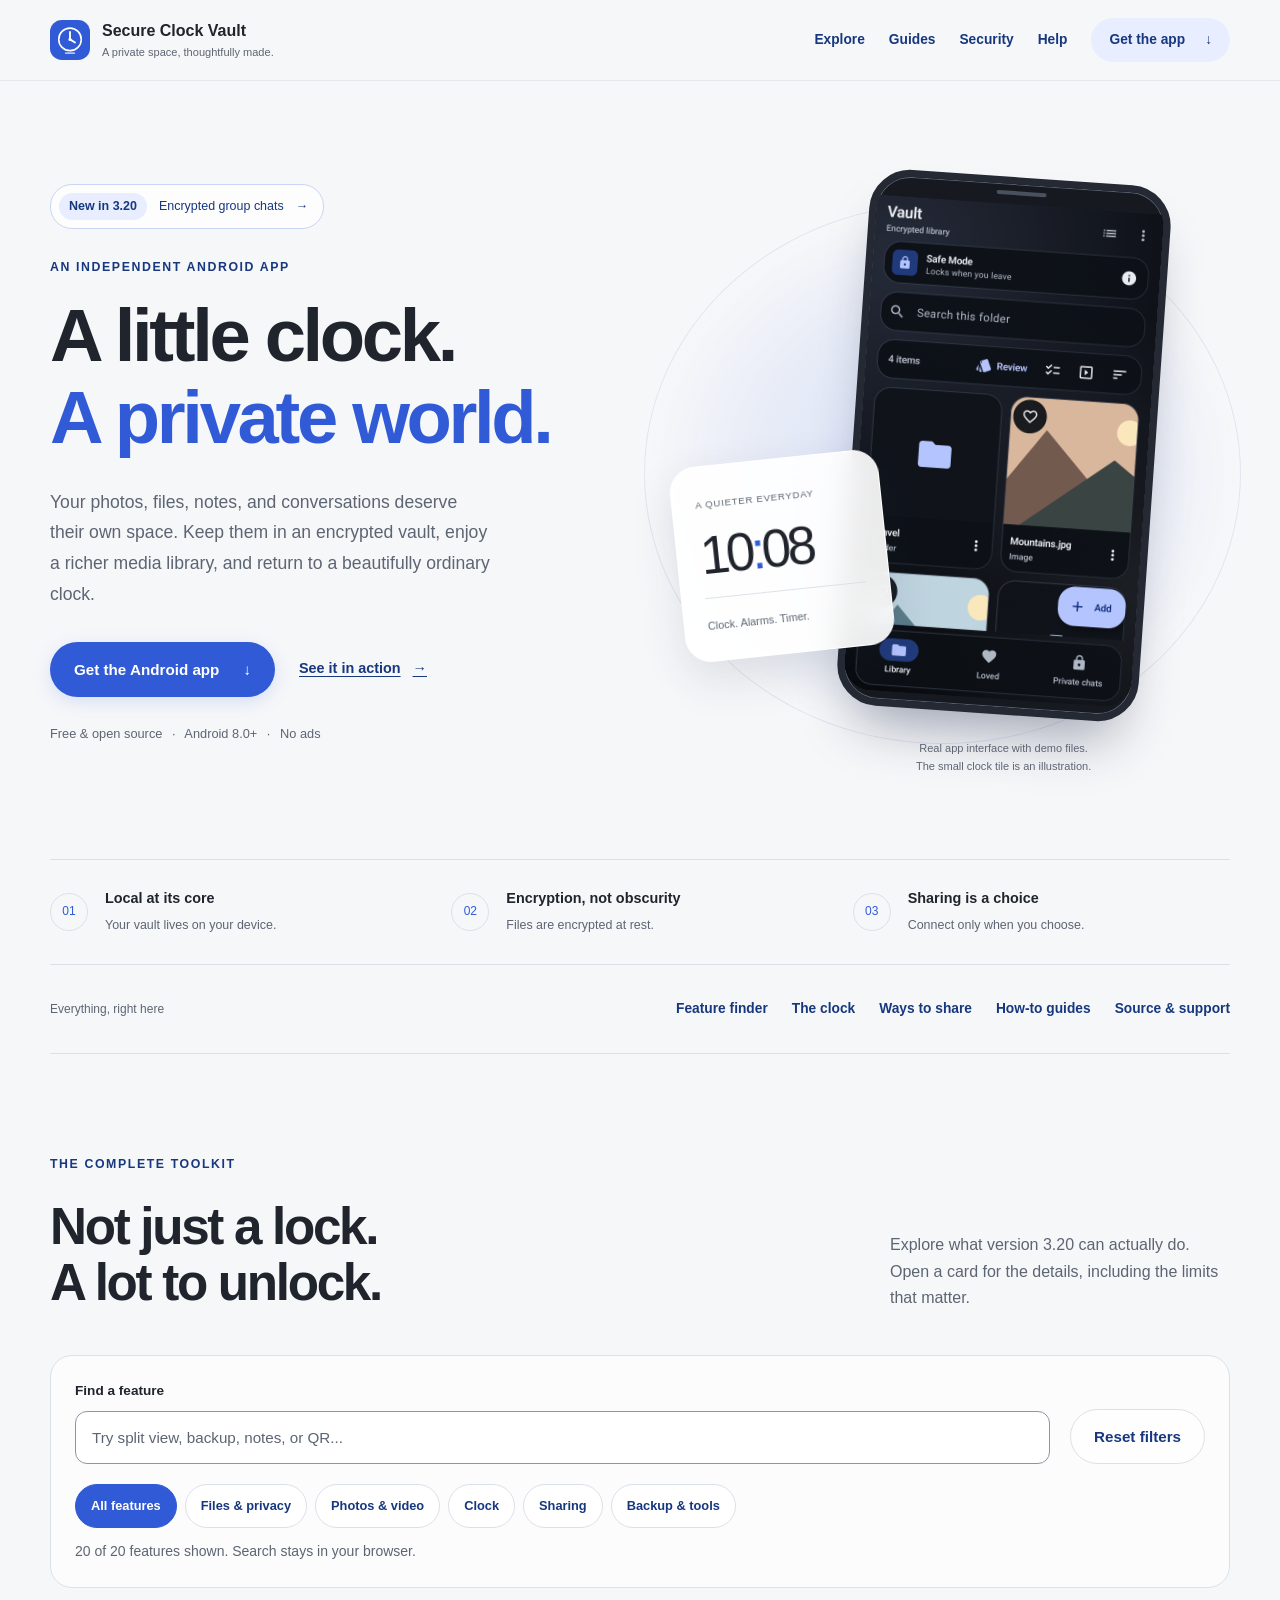
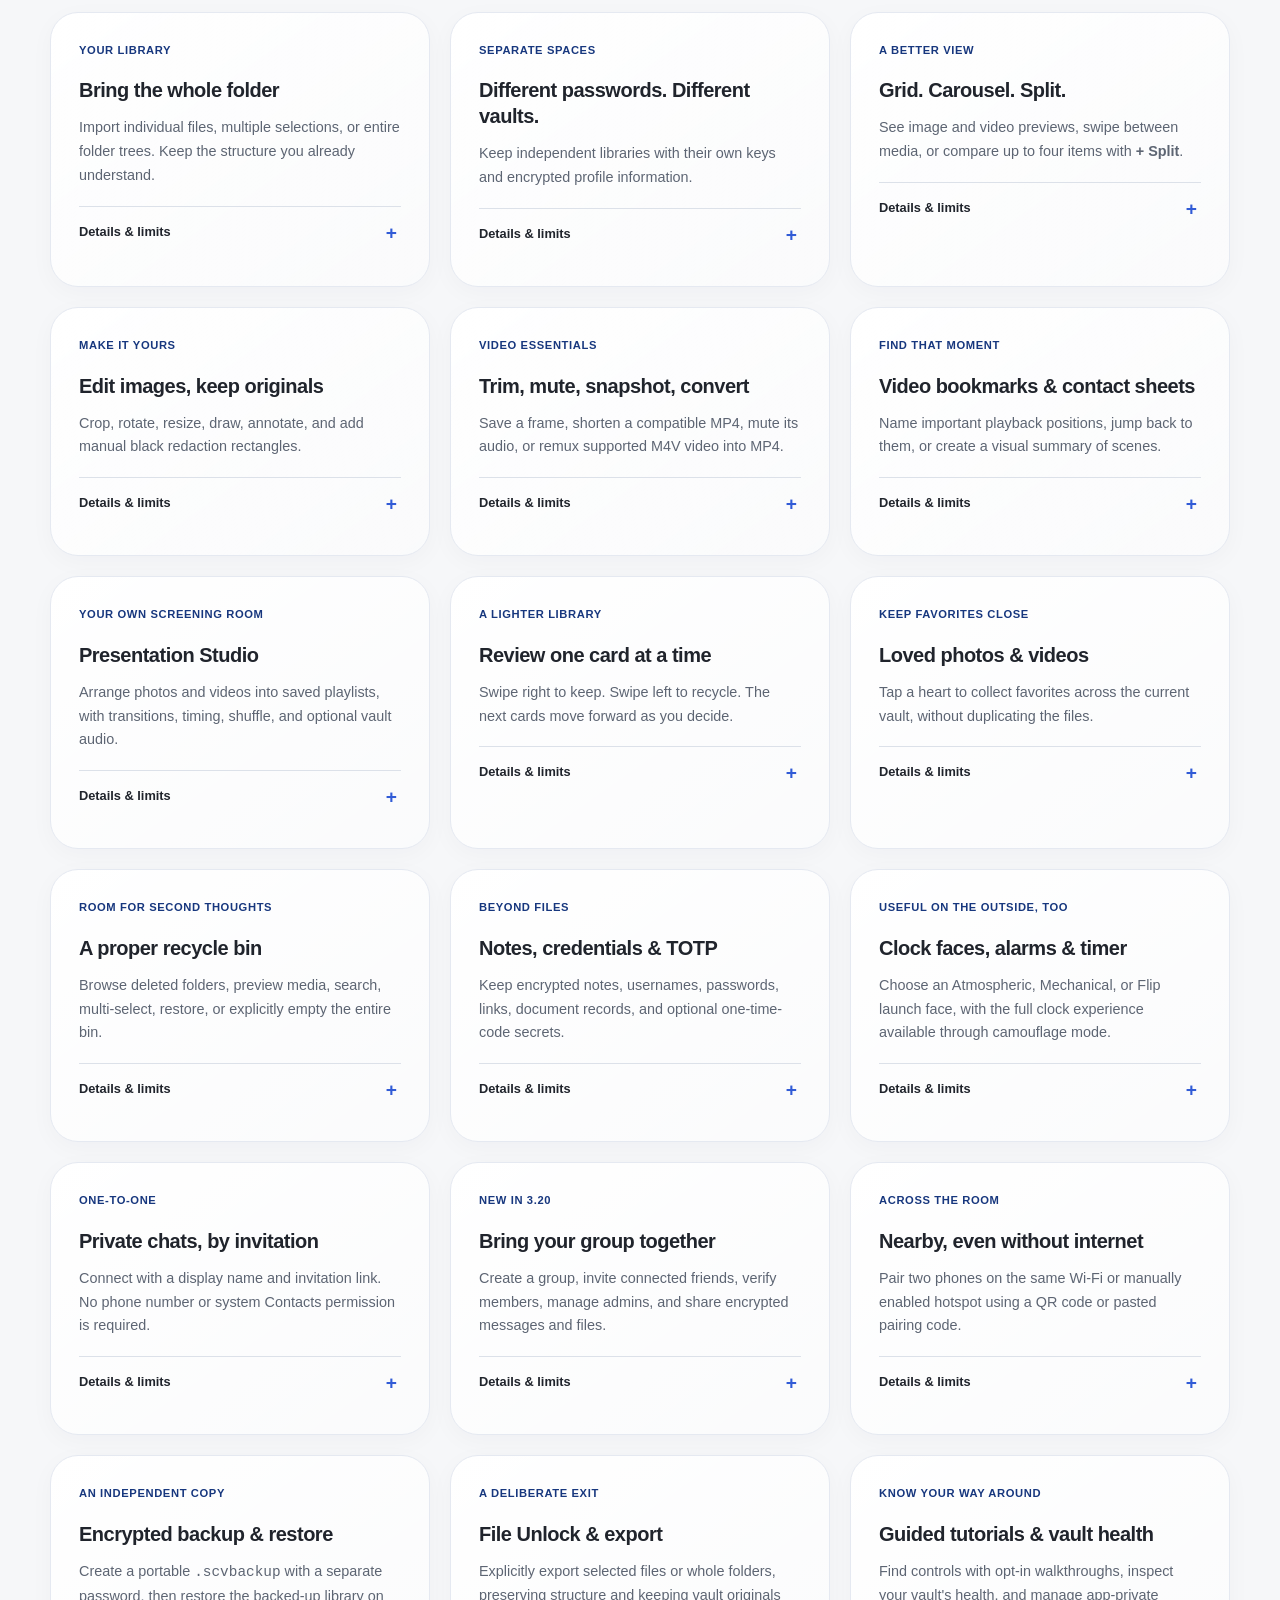
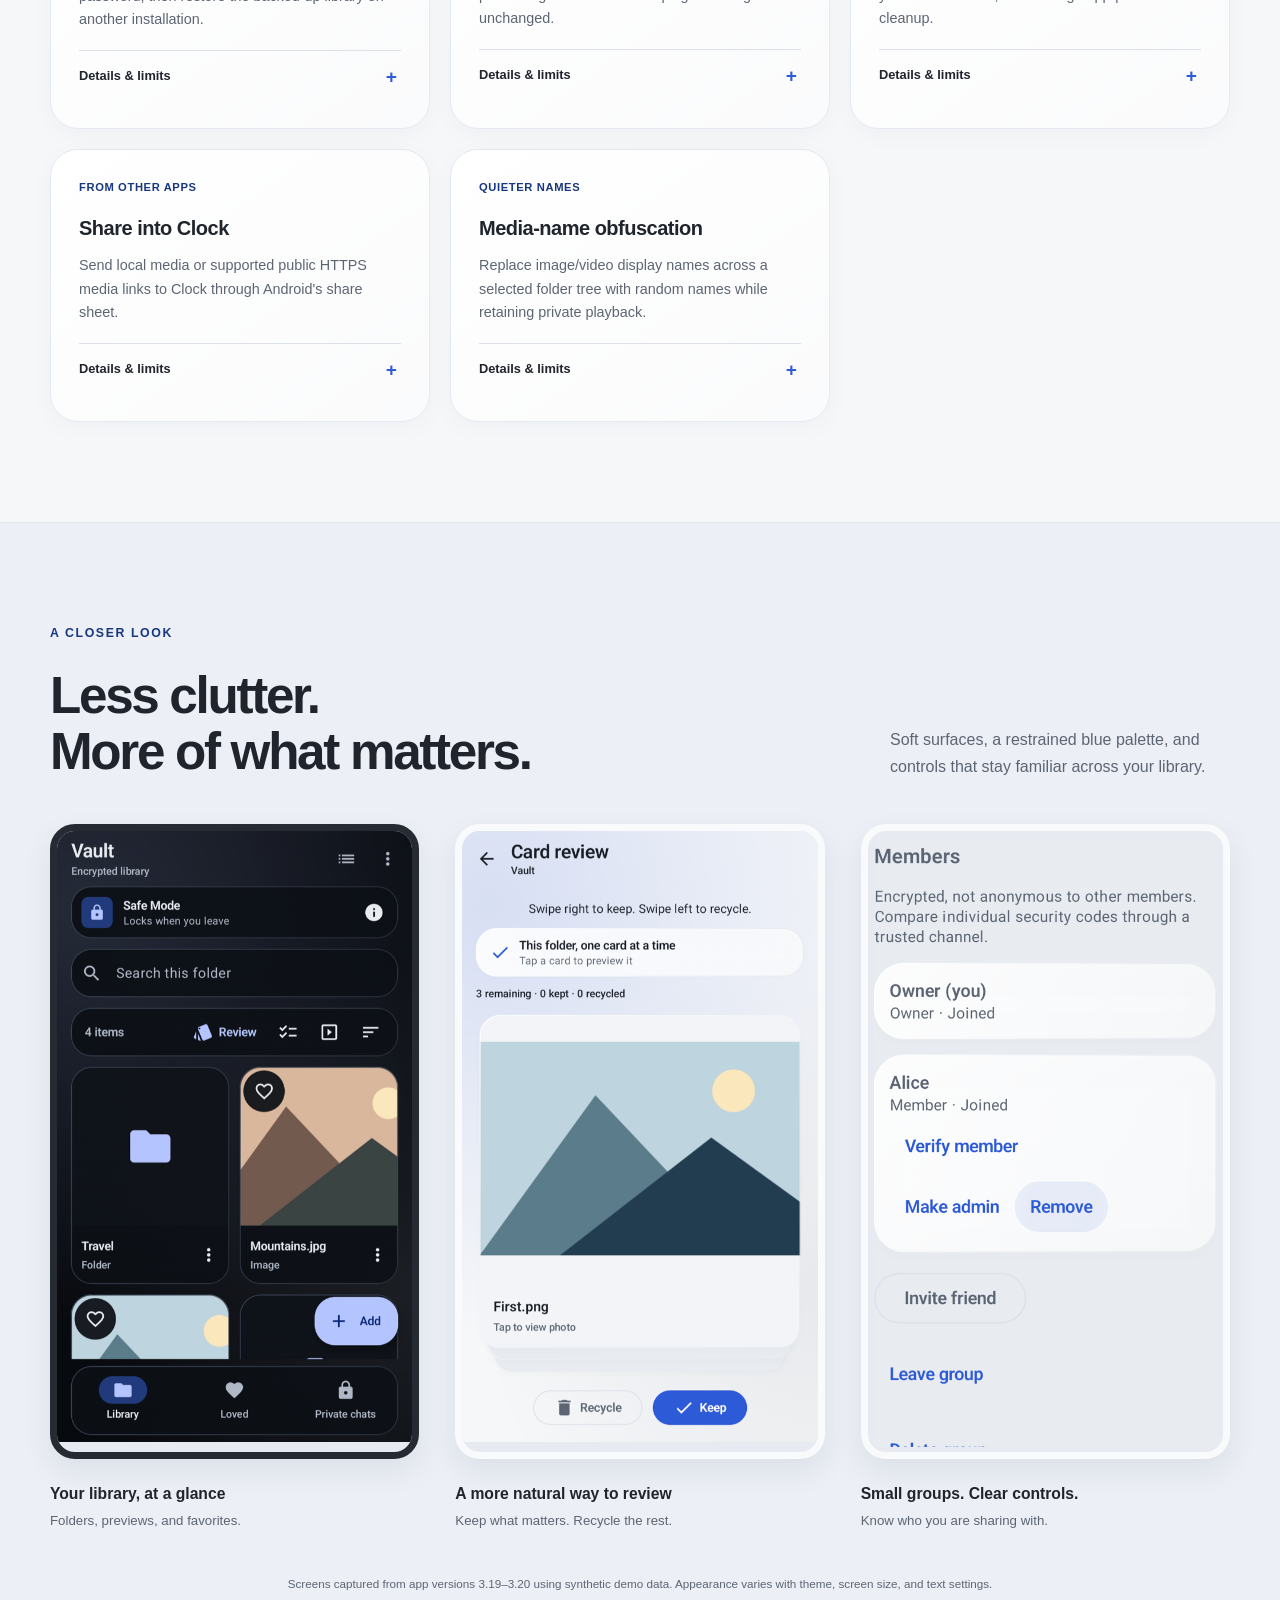
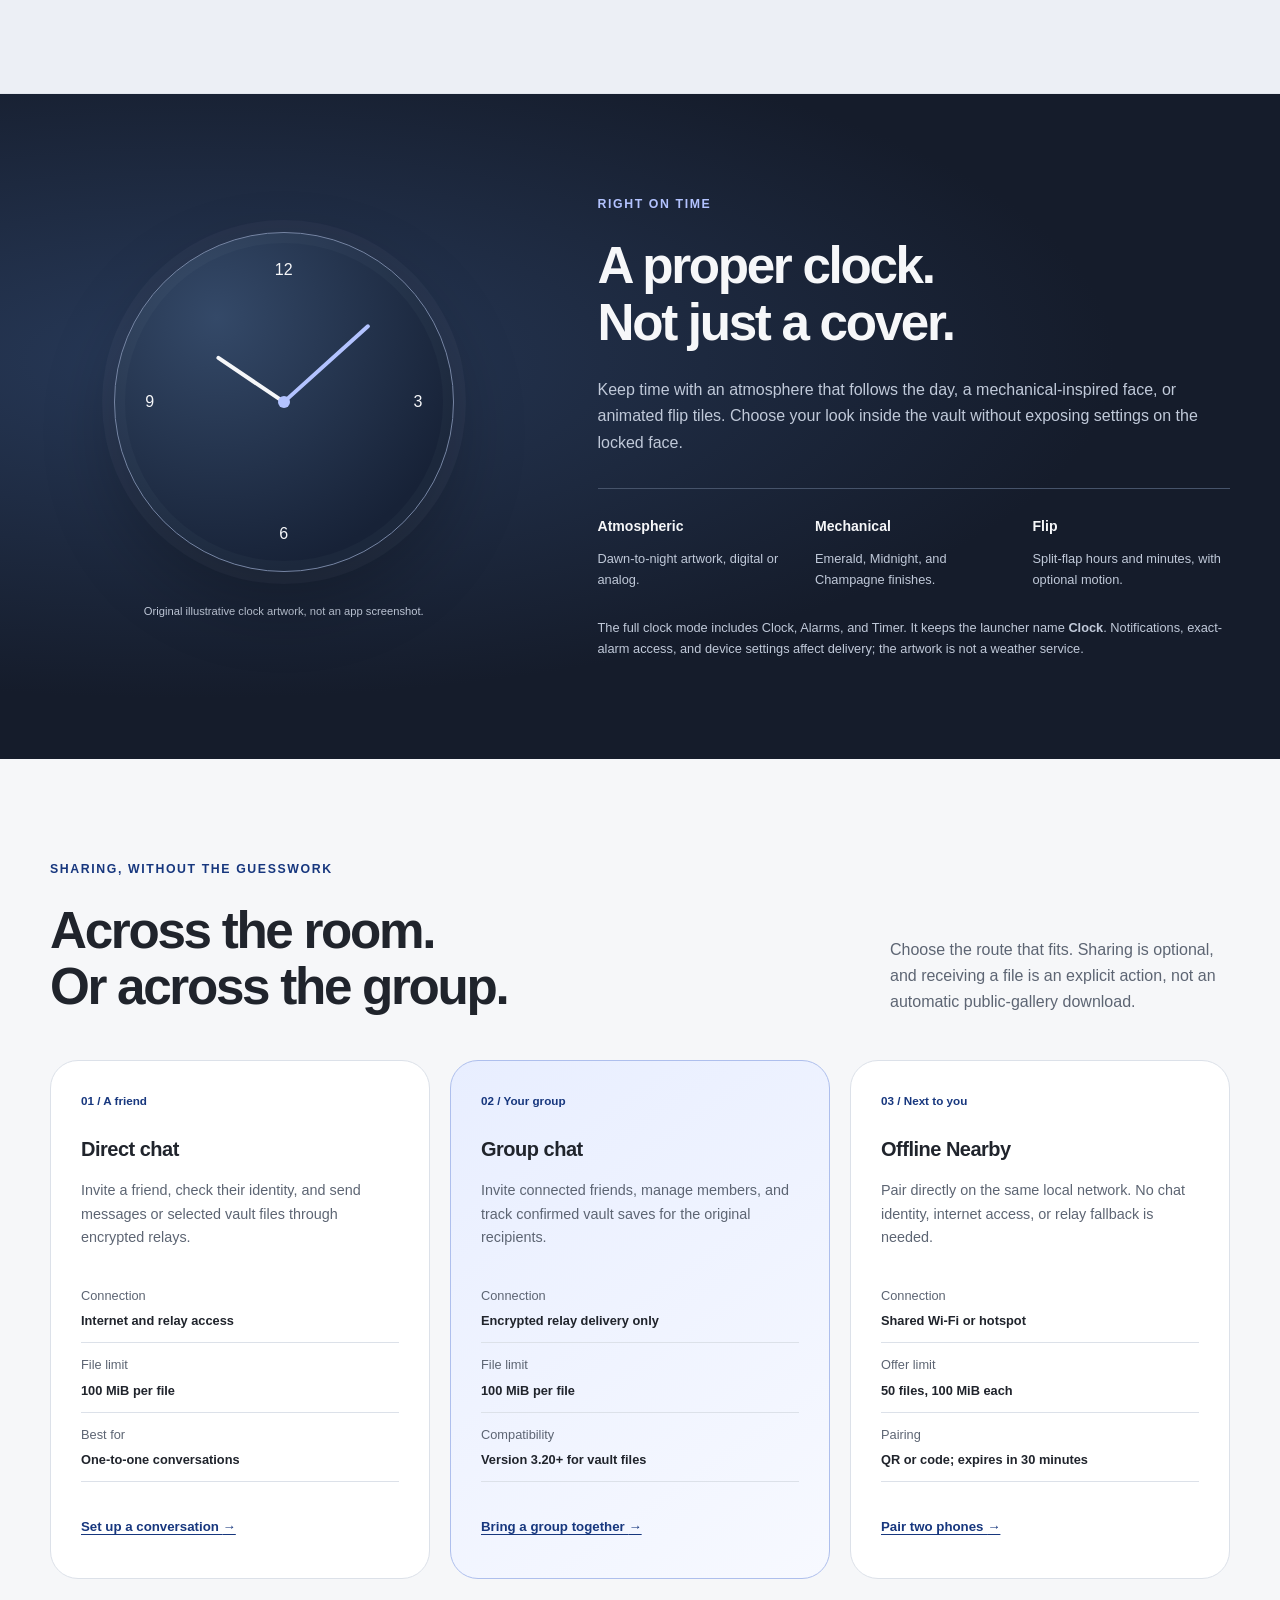
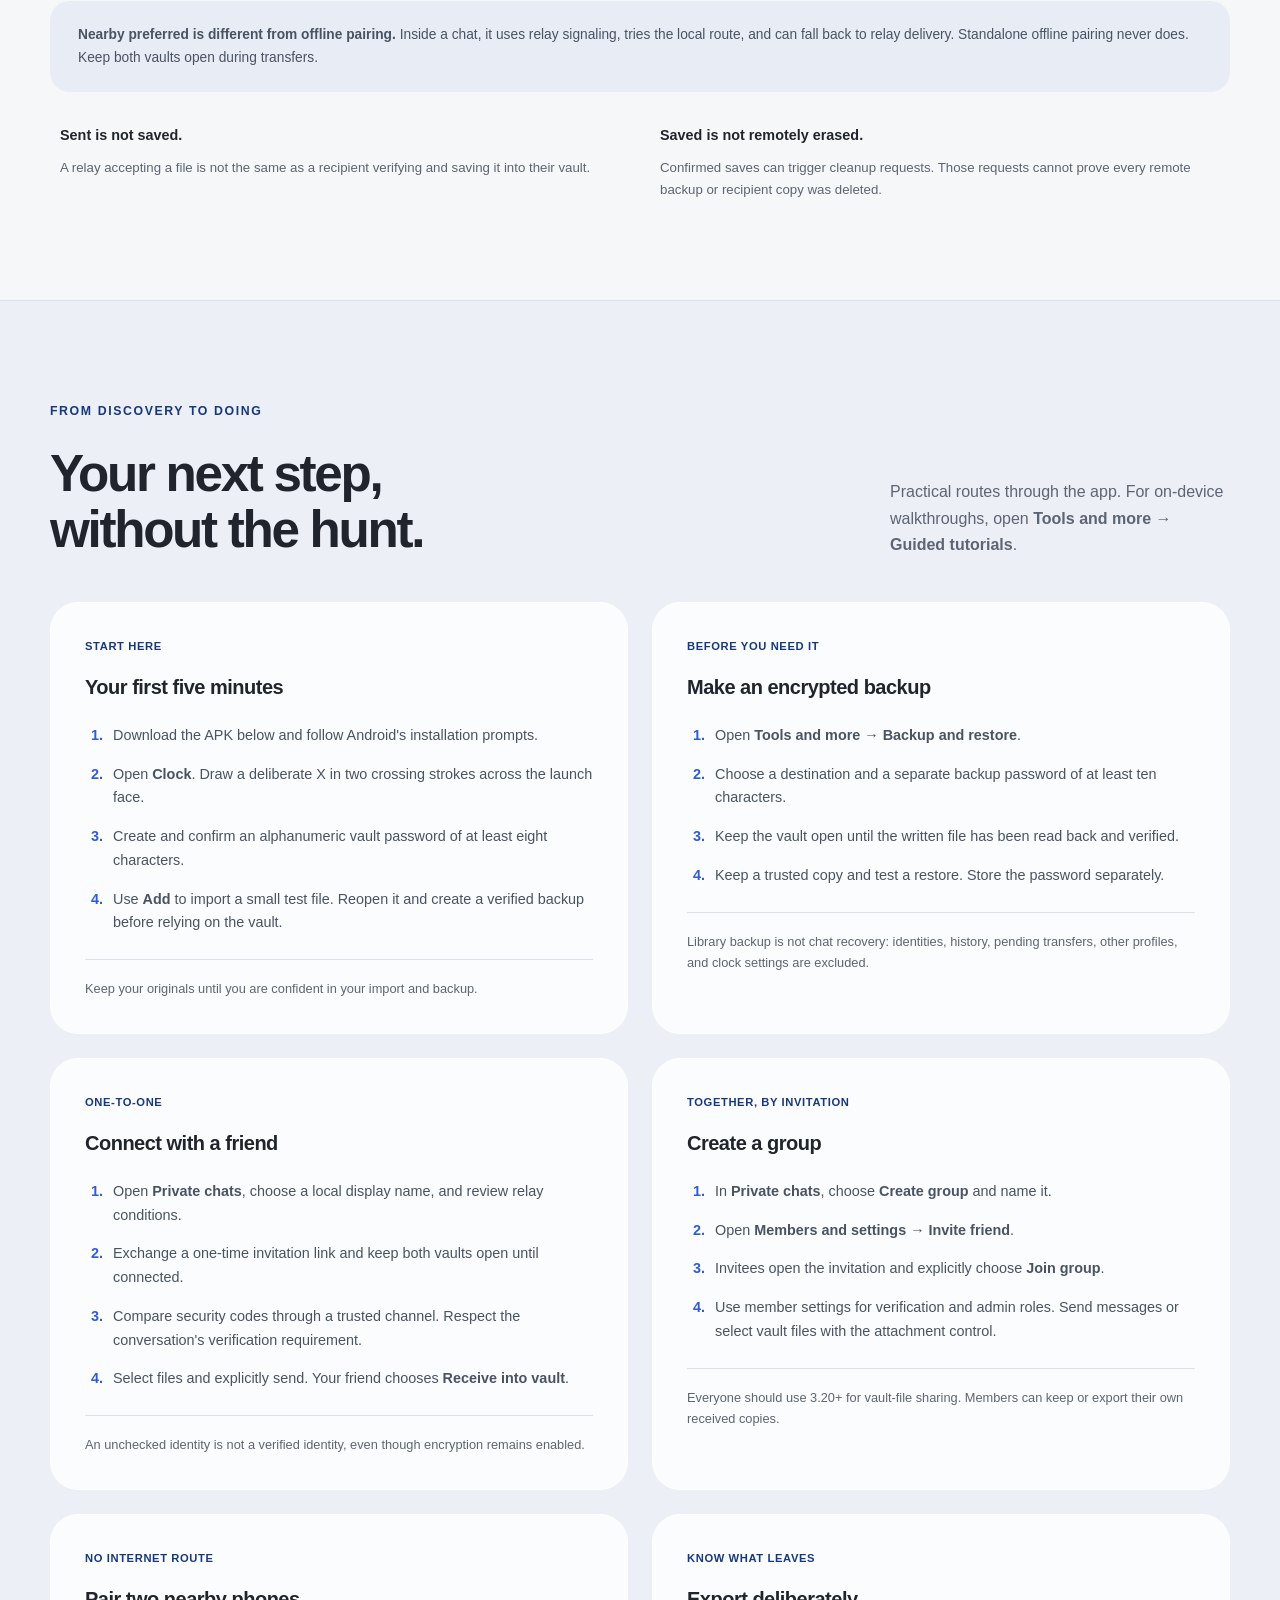
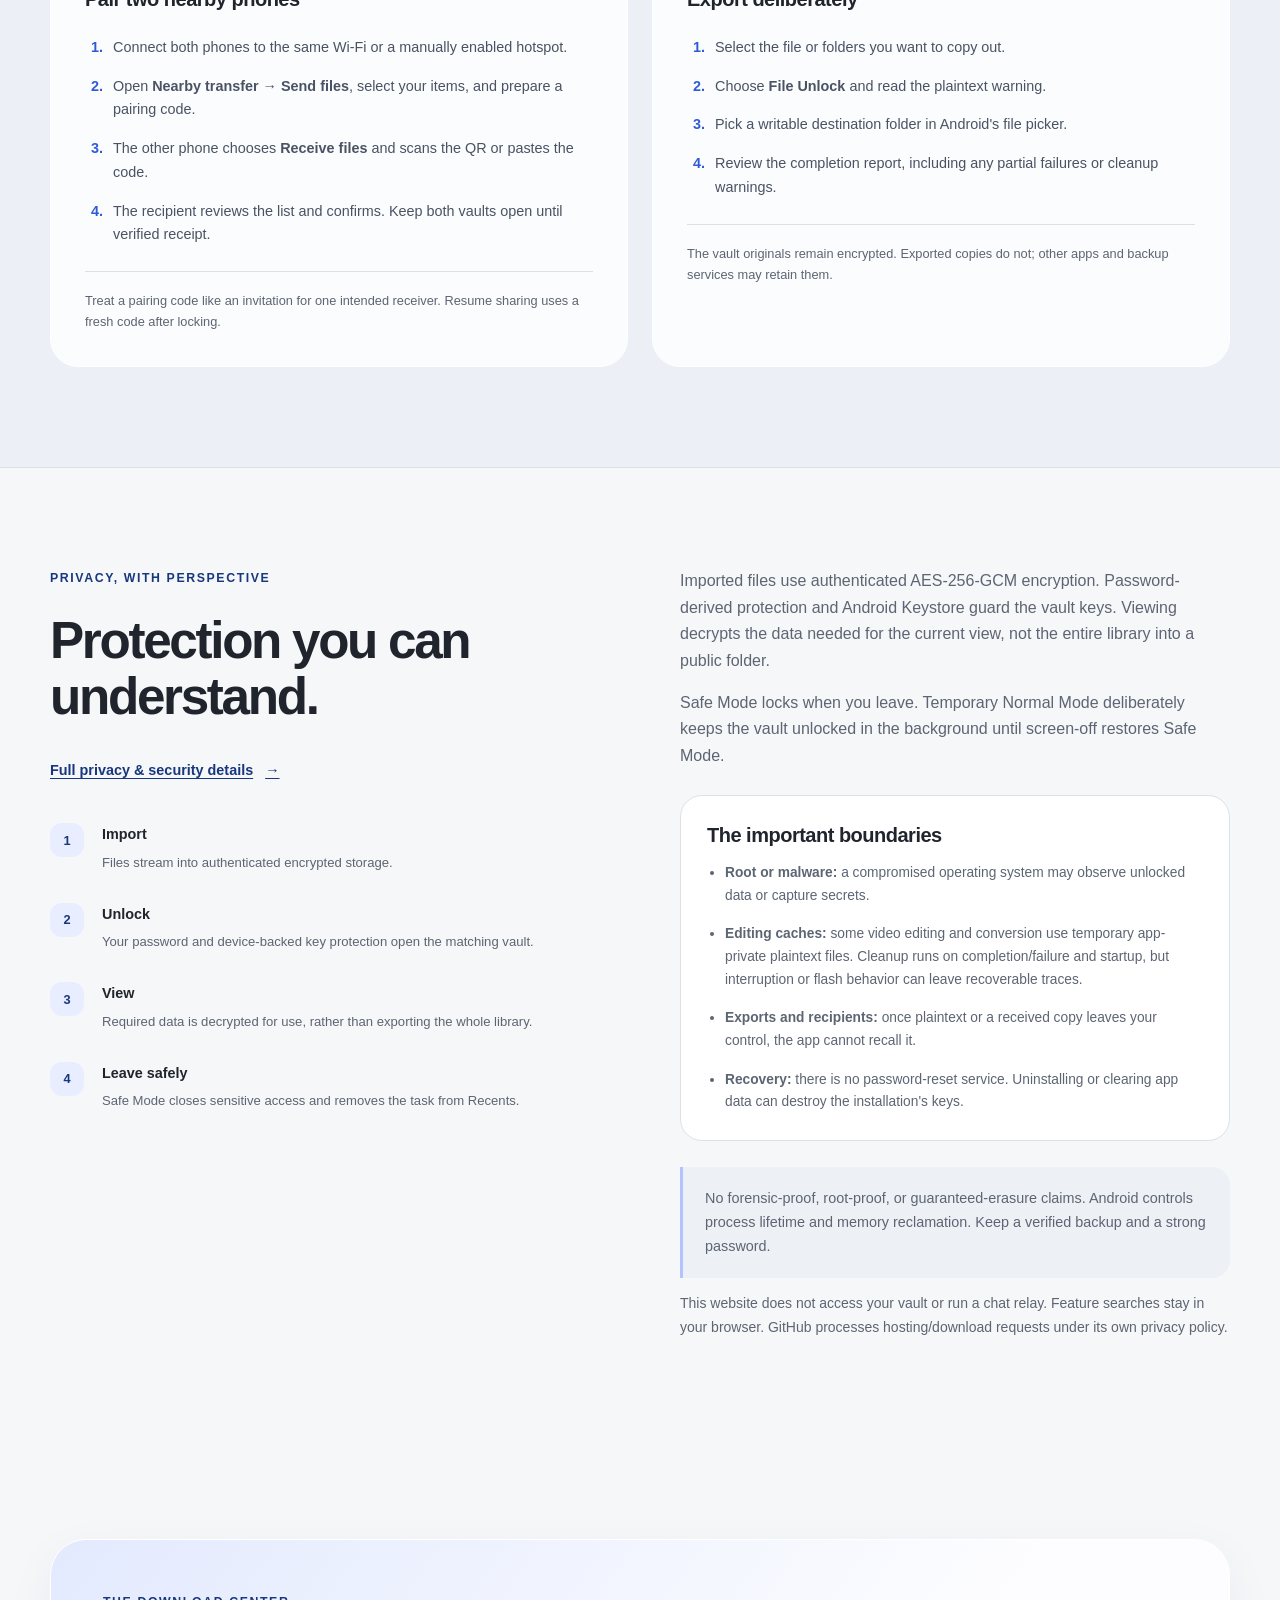
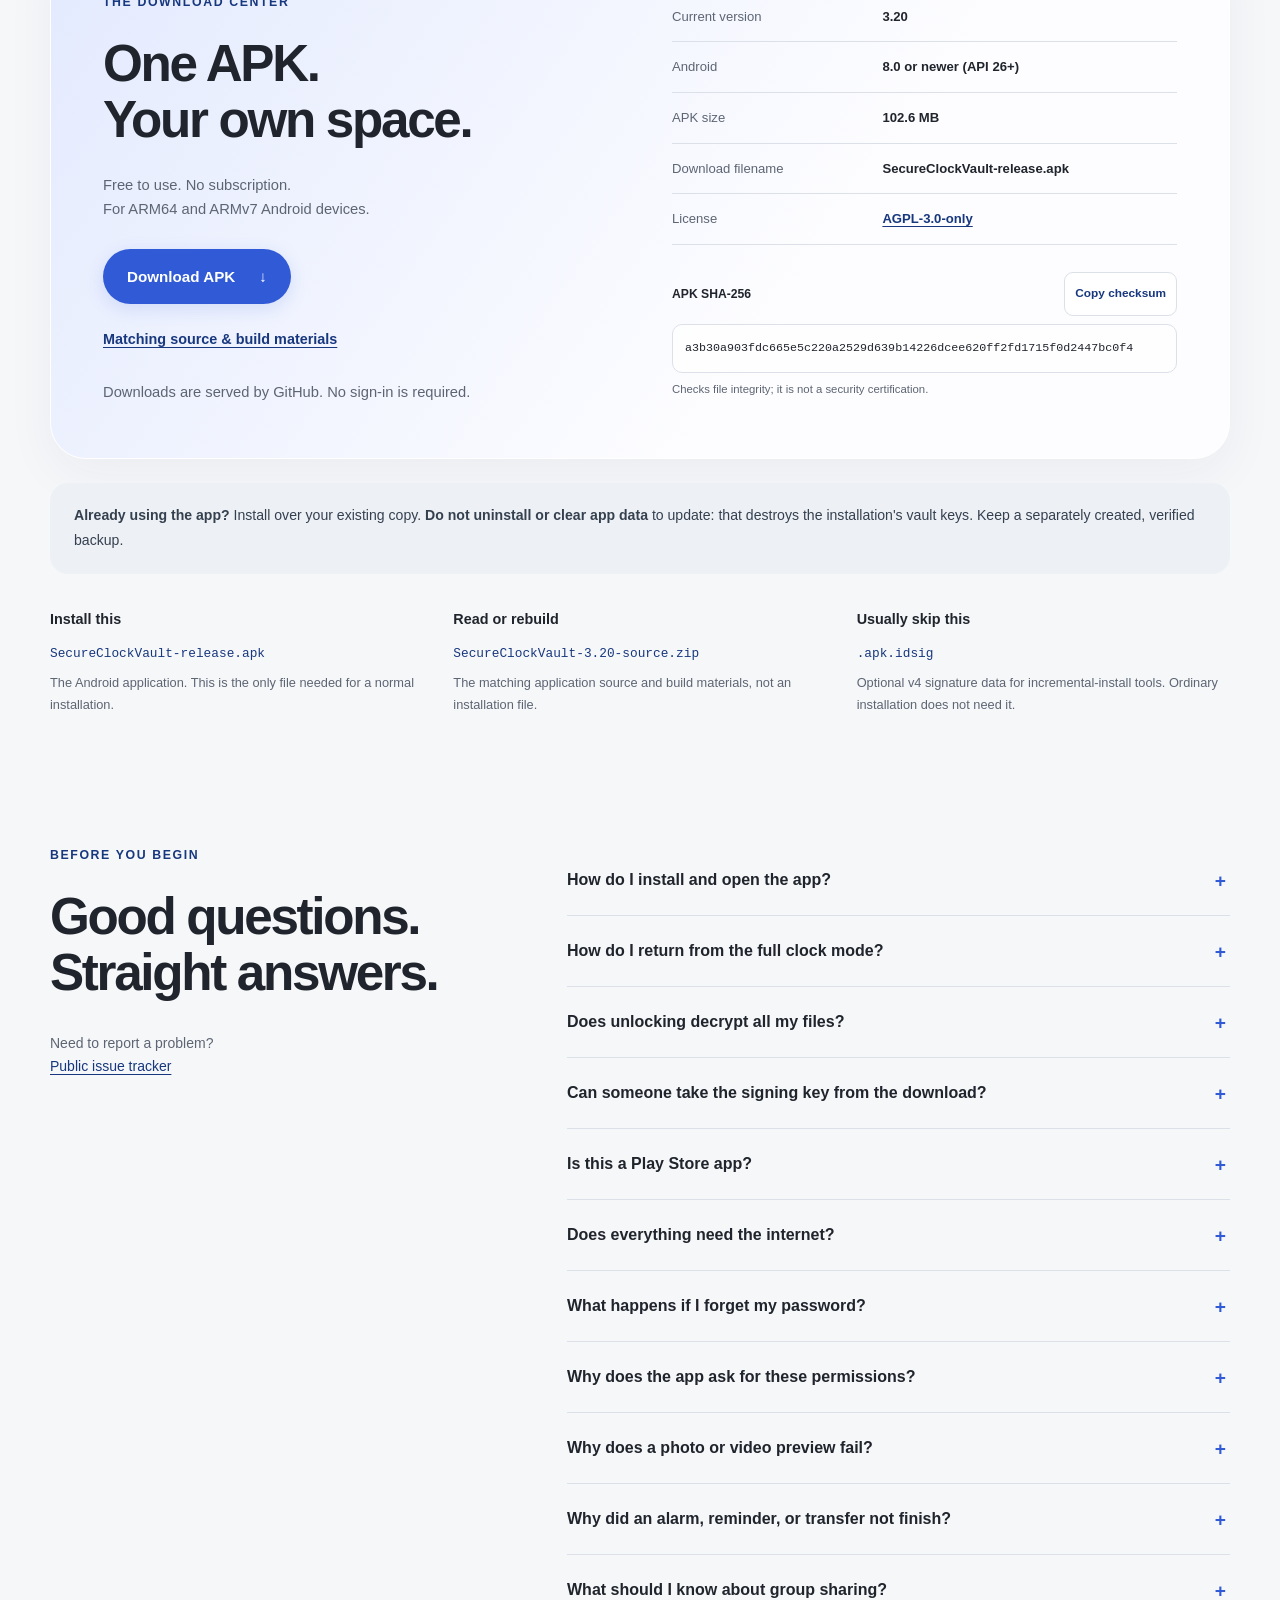
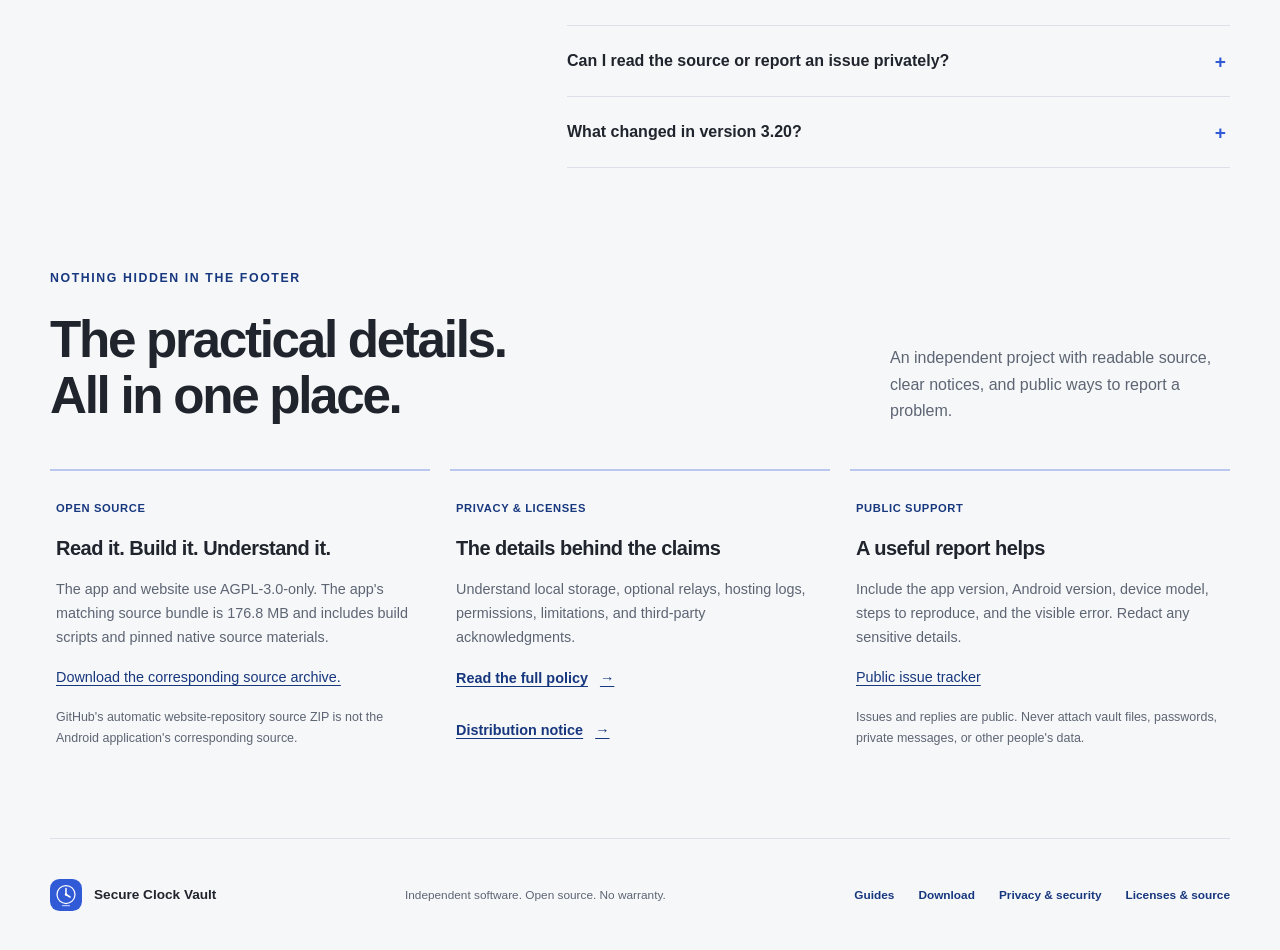
==== commit d0d60914: "Make the website a complete product, download, and help hub Add local feature search, richer themed " ====
--- a/index.html
+++ b/index.html
@@ -3,14 +3,14 @@
 <head>
   <meta charset="utf-8">
   <meta name="viewport" content="width=device-width, initial-scale=1">
-  <meta name="description" content="A considered home for your private files. Discover Secure Clock Vault for Android: encrypted storage, a flexible media library, and optional private chats.">
+  <meta name="description" content="A little clock. A private world. Explore Secure Clock Vault for Android: encrypted files, media tools, private chats, backups, practical guides, and free APK downloads.">
   <meta name="theme-color" content="#f6f7f9">
   <meta name="referrer" content="no-referrer">
   <meta http-equiv="Content-Security-Policy" content="default-src 'self'; script-src 'self'; style-src 'self'; img-src 'self'; connect-src 'none'; font-src 'self'; object-src 'none'; base-uri 'none'; form-action 'none'">
-  <title>Secure Clock Vault &mdash; Your files. Your space.</title>
+  <title>Secure Clock Vault &mdash; A little clock. A private world.</title>
   <link rel="icon" href="assets/icon.svg" type="image/svg+xml">
-  <link rel="stylesheet" href="assets/site.css">
-  <script src="assets/site.js" defer></script>
+  <link rel="stylesheet" href="assets/site.css?v=59292f8792ff">
+  <script src="assets/site.js?v=fb997acebaad" defer></script>
 </head>
 <body>
   <a class="skip-link" href="#main">Skip to content</a>
@@ -21,6 +21,8 @@
     </a>
     <nav aria-label="Main navigation">
       <a href="#features">Explore</a>
+      <a href="#guides">Guides</a>
+      <a href="#safety">Security</a>
       <a href="#questions">Help</a>
       <a class="nav-download" href="#download">Get the app <span aria-hidden="true">&darr;</span></a>
     </nav>
@@ -29,12 +31,13 @@
   <main id="main">
     <section class="hero section-shell" aria-labelledby="hero-title">
       <div class="hero-copy">
-        <p class="eyebrow"><span class="status-dot" aria-hidden="true"></span> An independent Android app</p>
-        <h1 id="hero-title">Your files.<br>Your space.<br><span>Your control.</span></h1>
-        <p class="hero-description">An encrypted library for the things you keep close. A familiar clock for the everyday. One thoughtfully designed app.</p>
+        <a class="release-pill" href="#sharing"><span>New in 3.20</span> Encrypted group chats <span aria-hidden="true">&rarr;</span></a>
+        <p class="eyebrow hero-eyebrow">An independent Android app</p>
+        <h1 id="hero-title">A little clock.<br><span>A private world.</span></h1>
+        <p class="hero-description">Your photos, files, notes, and conversations deserve their own space. Keep them in an encrypted vault, enjoy a richer media library, and return to a beautifully ordinary clock.</p>
         <div class="actions">
           <a class="button primary" href="#download">Get the Android app <span aria-hidden="true">&darr;</span></a>
-          <a class="text-link" href="#features">Take a closer look <span aria-hidden="true">&rarr;</span></a>
+          <a class="text-link" href="#showcase">See it in action <span aria-hidden="true">&rarr;</span></a>
         </div>
         <p class="quiet hero-note">Free &amp; open source <span aria-hidden="true">&middot;</span> Android 8.0+ <span aria-hidden="true">&middot;</span> No ads</p>
       </div>
@@ -60,22 +63,122 @@
       <div><span class="principle-number">03</span><p><strong>Sharing is a choice</strong><span>Connect only when you choose.</span></p></div>
     </div>
 
+    <nav class="jump-nav section-shell" aria-label="Explore this page">
+      <span>Everything, right here</span>
+      <a href="#features">Feature finder</a>
+      <a href="#clock">The clock</a>
+      <a href="#sharing">Ways to share</a>
+      <a href="#guides">How-to guides</a>
+      <a href="#resources">Source &amp; support</a>
+    </nav>
+
     <section id="features" class="section-shell section-space" aria-labelledby="features-title">
       <div class="section-heading">
-        <div><p class="eyebrow">Room for your everyday</p><h2 id="features-title">More than a place<br>to put your files.</h2></div>
-        <p>Keep things organized. Enjoy your media. Share deliberately. Without turning your library into a cloud account.</p>
-      </div>
-      <div class="feature-grid">
-        <article class="feature-card"><span class="feature-symbol" aria-hidden="true">&#9638;</span><h3>A library that feels like yours</h3><p>Import files and folders, preserve their structure, and organize with rename, move, search, and favorites. File contents and sensitive names are encrypted.</p></article>
-        <article class="feature-card"><span class="feature-symbol" aria-hidden="true">&#9655;</span><h3>See the bigger picture</h3><p>Browse image and video previews in a grid, scroll through the carousel, or open multiple items in split view. Keep your favorites within reach.</p></article>
-        <article class="feature-card"><span class="feature-symbol" aria-hidden="true">&#8644;</span><h3>Make room, one card at a time</h3><p>Swipe right to keep or left to recycle. Preview the next cards as you go. Restore mistakes from a folder-style bin before they are permanently deleted.</p></article>
-        <article class="feature-card"><span class="feature-symbol" aria-hidden="true">&#9719;</span><h3>A clock with a purpose</h3><p>Supreme Mode switches to a dedicated clock experience with alarms and a timer. The launcher name stays Clock. Alarm delivery depends on Android permissions.</p></article>
-        <article class="feature-card"><span class="feature-symbol" aria-hidden="true">&#8599;</span><h3>Connect on your terms</h3><p>Use optional end-to-end encrypted direct and group chats. Invite friends, manage members, and send vault files through SimpleX relays. Chats stop when the vault locks.</p></article>
-        <article class="feature-card"><span class="feature-symbol" aria-hidden="true">&#9633;</span><h3>Keep an independent copy</h3><p>Create a password-encrypted portable library backup. Or explicitly send files nearby over a shared local network. Neither happens automatically.</p></article>
-      </div>
-    </section>
-
-    <section class="showcase section-space" aria-labelledby="showcase-title">
+        <div><p class="eyebrow">The complete toolkit</p><h2 id="features-title">Not just a lock.<br>A lot to unlock.</h2></div>
+        <p>Explore what version 3.20 can actually do. Open a card for the details, including the limits that matter.</p>
+      </div>
+      <div id="feature-controls" class="feature-controls" hidden>
+        <div class="feature-search-row">
+          <div class="feature-search"><label for="feature-search">Find a feature</label><input id="feature-search" type="search" placeholder="Try split view, backup, notes, or QR..." maxlength="120" aria-controls="feature-catalogue" aria-describedby="feature-results" autocomplete="off"></div>
+          <button id="feature-reset" type="button" class="button secondary">Reset filters</button>
+        </div>
+        <div class="filter-chips" role="group" aria-label="Feature categories">
+          <button type="button" data-category="all" aria-pressed="true">All features</button>
+          <button type="button" data-category="library" aria-pressed="false">Files &amp; privacy</button>
+          <button type="button" data-category="media" aria-pressed="false">Photos &amp; video</button>
+          <button type="button" data-category="clock" aria-pressed="false">Clock</button>
+          <button type="button" data-category="sharing" aria-pressed="false">Sharing</button>
+          <button type="button" data-category="tools" aria-pressed="false">Backup &amp; tools</button>
+        </div>
+        <p id="feature-results" class="quiet" role="status" aria-live="polite" aria-atomic="true"></p>
+      </div>
+      <noscript><p class="quiet catalogue-note">All features are shown below. Search and category filters are optional; the full guide works without JavaScript.</p></noscript>
+      <div id="feature-catalogue" class="feature-grid">
+        <article class="feature-card" data-feature-card data-categories="library">
+          <span class="card-kicker">Your library</span><h3>Bring the whole folder</h3><p>Import individual files, multiple selections, or entire folder trees. Keep the structure you already understand.</p>
+          <details><summary>Details &amp; limits</summary><div><ul><li>Create, rename, move, search, and sort inside the vault. Select one, several, or all visible items.</li><li>Imports stream into encrypted storage. Original deletion is a separate, explicit offer after verification; providers can refuse it.</li></ul><a href="#guide-start">Start with a first import</a></div></details>
+        </article>
+        <article class="feature-card" data-feature-card data-categories="library">
+          <span class="card-kicker">Separate spaces</span><h3>Different passwords. Different vaults.</h3><p>Keep independent libraries with their own keys and encrypted profile information.</p>
+          <details><summary>Details &amp; limits</summary><div><p>The app supports up to five password-routed profiles. Each password opens its matching vault, without listing other profiles on the unlock screen. A compromised device may still reveal that multiple profile records exist; this is not guaranteed forensic concealment.</p></div></details>
+        </article>
+        <article class="feature-card" data-feature-card data-categories="media">
+          <span class="card-kicker">A better view</span><h3>Grid. Carousel. Split.</h3><p>See image and video previews, swipe between media, or compare up to four items with <strong>+ Split</strong>.</p>
+          <details><summary>Details &amp; limits</summary><div><p>Images support pinch and double-tap zoom. Videos use seekable encrypted streams, looping, and temporary A/B loop points. Unsupported codecs or previews are reported instead of silently replaced. Only the current carousel page plays video.</p></div></details>
+        </article>
+        <article class="feature-card" data-feature-card data-categories="media">
+          <span class="card-kicker">Make it yours</span><h3>Edit images, keep originals</h3><p>Crop, rotate, resize, draw, annotate, and add manual black redaction rectangles.</p>
+          <details><summary>Details &amp; limits</summary><div><p>Edits save as a new encrypted copy beside the original. Processing is bounded to a 4096-pixel maximum edge. Redaction is manual, not automatic face or text detection. Image-editing working buffers stay in memory.</p></div></details>
+        </article>
+        <article class="feature-card" data-feature-card data-categories="media tools">
+          <span class="card-kicker">Video essentials</span><h3>Trim, mute, snapshot, convert</h3><p>Save a frame, shorten a compatible MP4, mute its audio, or remux supported M4V video into MP4.</p>
+          <details><summary>Details &amp; limits</summary><div><p>Results are new encrypted files. Trims follow platform keyframe boundaries; conversion changes the container, not the codec, and does not bypass DRM. Some editing/conversion operations require temporary app-private plaintext files. <a href="#safety">Read the storage caveat.</a></p></div></details>
+        </article>
+        <article class="feature-card" data-feature-card data-categories="media">
+          <span class="card-kicker">Find that moment</span><h3>Video bookmarks &amp; contact sheets</h3><p>Name important playback positions, jump back to them, or create a visual summary of scenes.</p>
+          <details><summary>Details &amp; limits</summary><div><p>Keep up to 100 bookmarks per video. Generate an encrypted JPEG with 6, 12, or 20 scenes, or up to 20 saved bookmarks. Frames are the nearest available sync frames, not a frame-exact promise. Saved sheets are independent images.</p></div></details>
+        </article>
+        <article class="feature-card" data-feature-card data-categories="media">
+          <span class="card-kicker">Your own screening room</span><h3>Presentation Studio</h3><p>Arrange photos and videos into saved playlists, with transitions, timing, shuffle, and optional vault audio.</p>
+          <details><summary>Details &amp; limits</summary><div><p>Add items from the viewer or across folders. Playlist reminders return through authentication rather than exposing media automatically. The cast action opens Android's system settings; receiver compatibility and mirroring are device-dependent.</p></div></details>
+        </article>
+        <article class="feature-card" data-feature-card data-categories="media library">
+          <span class="card-kicker">A lighter library</span><h3>Review one card at a time</h3><p>Swipe right to keep. Swipe left to recycle. The next cards move forward as you decide.</p>
+          <details><summary>Details &amp; limits</summary><div><p>Keep and Recycle buttons offer the same actions without swiping. Review covers the current folder's photos/videos, not its subfolders. Keeping does not move or mark an item as Loved. Leaving starts a new review pass next time.</p></div></details>
+        </article>
+        <article class="feature-card" data-feature-card data-categories="media library">
+          <span class="card-kicker">Keep favorites close</span><h3>Loved photos &amp; videos</h3><p>Tap a heart to collect favorites across the current vault, without duplicating the files.</p>
+          <details><summary>Details &amp; limits</summary><div><p>Loved choices survive renames, moves, and locks, and are included in portable library backups. They stay within the current profile and are not sent when you share the file. Recycled media stays out of Loved until restored.</p></div></details>
+        </article>
+        <article class="feature-card" data-feature-card data-categories="library tools">
+          <span class="card-kicker">Room for second thoughts</span><h3>A proper recycle bin</h3><p>Browse deleted folders, preview media, search, multi-select, restore, or explicitly empty the entire bin.</p>
+          <details><summary>Details &amp; limits</summary><div><p>Choose 7, 30, or 90 days of retention, or never auto-purge. Encrypted contents remain until purged. Permanent deletion requires confirmation and is not guaranteed physical flash erasure.</p></div></details>
+        </article>
+        <article class="feature-card" data-feature-card data-categories="library tools">
+          <span class="card-kicker">Beyond files</span><h3>Notes, credentials &amp; TOTP</h3><p>Keep encrypted notes, usernames, passwords, links, document records, and optional one-time-code secrets.</p>
+          <details><summary>Details &amp; limits</summary><div><p>Document records can reference an imported vault file. Offline TOTP uses six digits and a 30-second period, and depends on an accurate device clock. The app does not perform account enrollment or provide account recovery.</p></div></details>
+        </article>
+        <article class="feature-card" data-feature-card data-categories="clock">
+          <span class="card-kicker">Useful on the outside, too</span><h3>Clock faces, alarms &amp; timer</h3><p>Choose an Atmospheric, Mechanical, or Flip launch face, with the full clock experience available through camouflage mode.</p>
+          <details><summary>Details &amp; limits</summary><div><p>Seconds, gentle motion, and an optional next-alarm time badge are configurable. Alarms and timers rely on Android's scheduling and notification permissions. Time-inspired artwork is not live weather or an astronomical prediction.</p><a href="#clock">Meet the clock</a></div></details>
+        </article>
+        <article class="feature-card" data-feature-card data-categories="sharing">
+          <span class="card-kicker">One-to-one</span><h3>Private chats, by invitation</h3><p>Connect with a display name and invitation link. No phone number or system Contacts permission is required.</p>
+          <details><summary>Details &amp; limits</summary><div><p>Messages use SimpleX end-to-end encryption. Compare security codes through a trusted channel; a contact's saved verification rule controls file sharing. Chats connect only while the vault is unlocked. No locked-screen chat notifications are provided.</p><a href="#guide-chat">Connect with a friend</a></div></details>
+        </article>
+        <article class="feature-card" data-feature-card data-categories="sharing">
+          <span class="card-kicker">New in 3.20</span><h3>Bring your group together</h3><p>Create a group, invite connected friends, verify members, manage admins, and share encrypted messages and files.</p>
+          <details><summary>Details &amp; limits</summary><div><p>Invitees explicitly join. New groups do not forward earlier history to future members by default. Original recipients' verified vault-save receipts govern automatic cleanup; one recipient or a removed member cannot stand in for everyone.</p><a href="#guide-group">Create your first group</a></div></details>
+        </article>
+        <article class="feature-card" data-feature-card data-categories="sharing">
+          <span class="card-kicker">Across the room</span><h3>Nearby, even without internet</h3><p>Pair two phones on the same Wi-Fi or manually enabled hotspot using a QR code or pasted pairing code.</p>
+          <details><summary>Details &amp; limits</summary><div><p>Offline pairing needs no chat identity and never falls back to a relay. Offers support up to 50 files, each up to 100 MiB, and expire after 30 minutes. Router isolation or local-network restrictions can block a connection.</p><a href="#guide-nearby">Use offline Nearby</a></div></details>
+        </article>
+        <article class="feature-card" data-feature-card data-categories="tools">
+          <span class="card-kicker">An independent copy</span><h3>Encrypted backup &amp; restore</h3><p>Create a portable <code>.scvbackup</code> with a separate password, then restore the backed-up library on another installation.</p>
+          <details><summary>Details &amp; limits</summary><div><p>Backups include the active profile's files, records, playlists, bookmarks, and recycled items. They exclude chat identity/history, pending transfers, other profiles, and clock settings. A completed read-back verification is required before success.</p><a href="#guide-backup">Make a backup you can trust</a></div></details>
+        </article>
+        <article class="feature-card" data-feature-card data-categories="library tools">
+          <span class="card-kicker">A deliberate exit</span><h3>File Unlock &amp; export</h3><p>Explicitly export selected files or whole folders, preserving structure and keeping vault originals unchanged.</p>
+          <details><summary>Details &amp; limits</summary><div><p>Exported copies are plaintext. Existing destination names receive collision-safe suffixes instead of being overwritten. Secure records export as JSON with their private values; review partial-failure reports carefully.</p><a href="#guide-export">Understand export first</a></div></details>
+        </article>
+        <article class="feature-card" data-feature-card data-categories="tools">
+          <span class="card-kicker">Know your way around</span><h3>Guided tutorials &amp; vault health</h3><p>Find controls with opt-in walkthroughs, inspect your vault's health, and manage app-private cleanup.</p>
+          <details><summary>Details &amp; limits</summary><div><p>Open Tools and more for Guided tutorials, About and help, or Vault health. Tutorials explain controls without performing the action for you. Health checks concern app-private storage, not original files elsewhere, and do not replace a backup.</p></div></details>
+        </article>
+        <article class="feature-card" data-feature-card data-categories="library sharing">
+          <span class="card-kicker">From other apps</span><h3>Share into Clock</h3><p>Send local media or supported public HTTPS media links to Clock through Android's share sheet.</p>
+          <details><summary>Details &amp; limits</summary><div><p>Choose an encrypted destination. Unsupported public media can be retained as an encrypted link instead. Login restrictions, paywalls, encrypted streams, and DRM are not bypassed. Import only material you own or have permission to retain.</p></div></details>
+        </article>
+        <article class="feature-card" data-feature-card data-categories="library tools">
+          <span class="card-kicker">Quieter names</span><h3>Media-name obfuscation</h3><p>Replace image/video display names across a selected folder tree with random names while retaining private playback.</p>
+          <details><summary>Details &amp; limits</summary><div><p>This irreversible action changes names in the encrypted vault index. It does not rename, remove, or make external originals untraceable. Vault payloads already use opaque internal storage names.</p></div></details>
+        </article>
+      </div>
+      <div id="feature-empty" class="feature-empty" hidden><h3>No matching features</h3><p>Try a shorter search or choose another category. Reset filters to see the whole toolkit.</p></div>
+    </section>
+
+    <section id="showcase" class="showcase section-space" aria-labelledby="showcase-title">
       <div class="section-shell">
         <div class="section-heading">
           <div><p class="eyebrow">A closer look</p><h2 id="showcase-title">Less clutter.<br>More of what matters.</h2></div>
@@ -90,18 +193,60 @@
       </div>
     </section>
 
-    <section class="section-shell section-space protection" aria-labelledby="protection-title">
-      <div><p class="eyebrow">Privacy, with perspective</p><h2 id="protection-title">Built to protect.<br>Honest about limits.</h2><a class="text-link" href="privacy.html">Read the privacy &amp; security details <span aria-hidden="true">&rarr;</span></a></div>
+    <section id="clock" class="clock-section section-space" aria-labelledby="clock-title">
+      <div class="section-shell clock-layout">
+        <figure class="clock-art">
+          <div class="clock-dial" aria-hidden="true"><span class="dial-twelve">12</span><span class="dial-three">3</span><span class="dial-six">6</span><span class="dial-nine">9</span><span class="hour-hand"></span><span class="minute-hand"></span><span class="dial-center"></span></div>
+          <figcaption>Original illustrative clock artwork, not an app screenshot.</figcaption>
+        </figure>
+        <div class="clock-copy"><p class="eyebrow">Right on time</p><h2 id="clock-title">A proper clock.<br>Not just a cover.</h2><p>Keep time with an atmosphere that follows the day, a mechanical-inspired face, or animated flip tiles. Choose your look inside the vault without exposing settings on the locked face.</p>
+          <div class="clock-styles"><div><strong>Atmospheric</strong><span>Dawn-to-night artwork, digital or analog.</span></div><div><strong>Mechanical</strong><span>Emerald, Midnight, and Champagne finishes.</span></div><div><strong>Flip</strong><span>Split-flap hours and minutes, with optional motion.</span></div></div>
+          <p class="clock-footnote">The full clock mode includes Clock, Alarms, and Timer. It keeps the launcher name <strong>Clock</strong>. Notifications, exact-alarm access, and device settings affect delivery; the artwork is not a weather service.</p>
+        </div>
+      </div>
+    </section>
+
+    <section id="sharing" class="section-shell section-space" aria-labelledby="sharing-title">
+      <div class="section-heading"><div><p class="eyebrow">Sharing, without the guesswork</p><h2 id="sharing-title">Across the room.<br>Or across the group.</h2></div><p>Choose the route that fits. Sharing is optional, and receiving a file is an explicit action, not an automatic public-gallery download.</p></div>
+      <div class="sharing-grid">
+        <article class="route-card"><span class="route-number">01 / A friend</span><h3>Direct chat</h3><p>Invite a friend, check their identity, and send messages or selected vault files through encrypted relays.</p><dl><div><dt>Connection</dt><dd>Internet and relay access</dd></div><div><dt>File limit</dt><dd>100 MiB per file</dd></div><div><dt>Best for</dt><dd>One-to-one conversations</dd></div></dl><a href="#guide-chat">Set up a conversation <span aria-hidden="true">&rarr;</span></a></article>
+        <article class="route-card featured-route"><span class="route-number">02 / Your group</span><h3>Group chat</h3><p>Invite connected friends, manage members, and track confirmed vault saves for the original recipients.</p><dl><div><dt>Connection</dt><dd>Encrypted relay delivery only</dd></div><div><dt>File limit</dt><dd>100 MiB per file</dd></div><div><dt>Compatibility</dt><dd>Version 3.20+ for vault files</dd></div></dl><a href="#guide-group">Bring a group together <span aria-hidden="true">&rarr;</span></a></article>
+        <article class="route-card"><span class="route-number">03 / Next to you</span><h3>Offline Nearby</h3><p>Pair directly on the same local network. No chat identity, internet access, or relay fallback is needed.</p><dl><div><dt>Connection</dt><dd>Shared Wi-Fi or hotspot</dd></div><div><dt>Offer limit</dt><dd>50 files, 100 MiB each</dd></div><div><dt>Pairing</dt><dd>QR or code; expires in 30 minutes</dd></div></dl><a href="#guide-nearby">Pair two phones <span aria-hidden="true">&rarr;</span></a></article>
+      </div>
+      <div class="sharing-note"><strong>Nearby preferred is different from offline pairing.</strong> Inside a chat, it uses relay signaling, tries the local route, and can fall back to relay delivery. Standalone offline pairing never does. Keep both vaults open during transfers.</div>
+      <div class="receipt-strip"><div><strong>Sent is not saved.</strong><p>A relay accepting a file is not the same as a recipient verifying and saving it into their vault.</p></div><div><strong>Saved is not remotely erased.</strong><p>Confirmed saves can trigger cleanup requests. Those requests cannot prove every remote backup or recipient copy was deleted.</p></div></div>
+    </section>
+
+    <section id="guides" class="guides-section section-space" aria-labelledby="guides-title">
+      <div class="section-shell">
+        <div class="section-heading"><div><p class="eyebrow">From discovery to doing</p><h2 id="guides-title">Your next step,<br>without the hunt.</h2></div><p>Practical routes through the app. For on-device walkthroughs, open <strong>Tools and more &rarr; Guided tutorials</strong>.</p></div>
+        <div class="guide-grid">
+          <article id="guide-start" class="guide-card"><span class="card-kicker">Start here</span><h3>Your first five minutes</h3><ol><li>Download the APK below and follow Android's installation prompts.</li><li>Open <strong>Clock</strong>. Draw a deliberate X in two crossing strokes across the launch face.</li><li>Create and confirm an alphanumeric vault password of at least eight characters.</li><li>Use <strong>Add</strong> to import a small test file. Reopen it and create a verified backup before relying on the vault.</li></ol><p class="guide-note">Keep your originals until you are confident in your import and backup.</p></article>
+          <article id="guide-backup" class="guide-card"><span class="card-kicker">Before you need it</span><h3>Make an encrypted backup</h3><ol><li>Open <strong>Tools and more &rarr; Backup and restore</strong>.</li><li>Choose a destination and a separate backup password of at least ten characters.</li><li>Keep the vault open until the written file has been read back and verified.</li><li>Keep a trusted copy and test a restore. Store the password separately.</li></ol><p class="guide-note">Library backup is not chat recovery: identities, history, pending transfers, other profiles, and clock settings are excluded.</p></article>
+          <article id="guide-chat" class="guide-card"><span class="card-kicker">One-to-one</span><h3>Connect with a friend</h3><ol><li>Open <strong>Private chats</strong>, choose a local display name, and review relay conditions.</li><li>Exchange a one-time invitation link and keep both vaults open until connected.</li><li>Compare security codes through a trusted channel. Respect the conversation's verification requirement.</li><li>Select files and explicitly send. Your friend chooses <strong>Receive into vault</strong>.</li></ol><p class="guide-note">An unchecked identity is not a verified identity, even though encryption remains enabled.</p></article>
+          <article id="guide-group" class="guide-card"><span class="card-kicker">Together, by invitation</span><h3>Create a group</h3><ol><li>In <strong>Private chats</strong>, choose <strong>Create group</strong> and name it.</li><li>Open <strong>Members and settings &rarr; Invite friend</strong>.</li><li>Invitees open the invitation and explicitly choose <strong>Join group</strong>.</li><li>Use member settings for verification and admin roles. Send messages or select vault files with the attachment control.</li></ol><p class="guide-note">Everyone should use 3.20+ for vault-file sharing. Members can keep or export their own received copies.</p></article>
+          <article id="guide-nearby" class="guide-card"><span class="card-kicker">No internet route</span><h3>Pair two nearby phones</h3><ol><li>Connect both phones to the same Wi-Fi or a manually enabled hotspot.</li><li>Open <strong>Nearby transfer &rarr; Send files</strong>, select your items, and prepare a pairing code.</li><li>The other phone chooses <strong>Receive files</strong> and scans the QR or pastes the code.</li><li>The recipient reviews the list and confirms. Keep both vaults open until verified receipt.</li></ol><p class="guide-note">Treat a pairing code like an invitation for one intended receiver. Resume sharing uses a fresh code after locking.</p></article>
+          <article id="guide-export" class="guide-card"><span class="card-kicker">Know what leaves</span><h3>Export deliberately</h3><ol><li>Select the file or folders you want to copy out.</li><li>Choose <strong>File Unlock</strong> and read the plaintext warning.</li><li>Pick a writable destination folder in Android's file picker.</li><li>Review the completion report, including any partial failures or cleanup warnings.</li></ol><p class="guide-note">The vault originals remain encrypted. Exported copies do not; other apps and backup services may retain them.</p></article>
+        </div>
+      </div>
+    </section>
+
+    <section id="safety" class="section-shell section-space protection" aria-labelledby="protection-title">
+      <div><p class="eyebrow">Privacy, with perspective</p><h2 id="protection-title">Protection you can<br>understand.</h2><a class="text-link" href="privacy.html">Full privacy &amp; security details <span aria-hidden="true">&rarr;</span></a>
+        <ol class="security-steps"><li><strong>Import</strong><span>Files stream into authenticated encrypted storage.</span></li><li><strong>Unlock</strong><span>Your password and device-backed key protection open the matching vault.</span></li><li><strong>View</strong><span>Required data is decrypted for use, rather than exporting the whole library.</span></li><li><strong>Leave safely</strong><span>Safe Mode closes sensitive access and removes the task from Recents.</span></li></ol>
+      </div>
       <div class="protection-copy">
         <p>Imported files use authenticated AES-256-GCM encryption. Password-derived protection and Android Keystore guard the vault keys. Viewing decrypts the data needed for the current view, not the entire library into a public folder.</p>
         <p>Safe Mode locks when you leave. Temporary Normal Mode deliberately keeps the vault unlocked in the background until screen-off restores Safe Mode.</p>
-        <p class="limit-note">No app can promise protection from a fully compromised operating system, guaranteed physical erasure, or the recall of files someone has already copied. Keep a verified backup and a strong password.</p>
+        <div class="safety-card"><h3>The important boundaries</h3><ul><li><strong>Root or malware:</strong> a compromised operating system may observe unlocked data or capture secrets.</li><li><strong>Editing caches:</strong> some video editing and conversion use temporary app-private plaintext files. Cleanup runs on completion/failure and startup, but interruption or flash behavior can leave recoverable traces.</li><li><strong>Exports and recipients:</strong> once plaintext or a received copy leaves your control, the app cannot recall it.</li><li><strong>Recovery:</strong> there is no password-reset service. Uninstalling or clearing app data can destroy the installation's keys.</li></ul></div>
+        <p class="limit-note">No forensic-proof, root-proof, or guaranteed-erasure claims. Android controls process lifetime and memory reclamation. Keep a verified backup and a strong password.</p>
+        <p class="quiet">This website does not access your vault or run a chat relay. Feature searches stay in your browser. GitHub processes hosting/download requests under its own privacy policy.</p>
       </div>
     </section>
 
     <section id="download" class="section-shell section-space" aria-labelledby="download-title">
       <div class="download-panel">
-        <div class="download-intro"><p class="eyebrow">Your space starts here</p><h2 id="download-title">Meet your new<br>private library.</h2><p>One universal APK. No subscription.<br>For ARM64 and ARMv7 Android devices.</p>
+        <div class="download-intro"><p class="eyebrow">The download center</p><h2 id="download-title">One APK.<br>Your own space.</h2><p>Free to use. No subscription.<br>For ARM64 and ARMv7 Android devices.</p>
           <div class="download-actions"><a class="button primary" href="https://github.com/whytocode/secure-clock-vault/releases/download/v3.20/SecureClockVault-release.apk">Download APK <span aria-hidden="true">&darr;</span></a><a class="text-link" href="https://github.com/whytocode/secure-clock-vault/releases/download/v3.20/SecureClockVault-3.20-source.zip">Matching source &amp; build materials</a></div>
           <p class="release-status" role="status">Downloads are served by GitHub. No sign-in is required.</p>
           <noscript><p>All download and help links work without JavaScript. You can select and copy the checksum manually.</p></noscript>
@@ -118,22 +263,38 @@
         </div>
       </div>
       <div class="update-warning"><strong>Already using the app?</strong> Install over your existing copy. <strong>Do not uninstall or clear app data</strong> to update: that destroys the installation's vault keys. Keep a separately created, verified backup.</div>
+      <div class="download-explainer"><div><strong>Install this</strong><code>SecureClockVault-release.apk</code><p>The Android application. This is the only file needed for a normal installation.</p></div><div><strong>Read or rebuild</strong><code>SecureClockVault-3.20-source.zip</code><p>The matching application source and build materials, not an installation file.</p></div><div><strong>Usually skip this</strong><code>.apk.idsig</code><p>Optional v4 signature data for incremental-install tools. Ordinary installation does not need it.</p></div></div>
     </section>
 
     <section id="questions" class="section-shell section-space questions" aria-labelledby="questions-title">
       <div><p class="eyebrow">Before you begin</p><h2 id="questions-title">Good questions.<br>Straight answers.</h2><p class="quiet">Need to report a problem?<br><a href="https://github.com/whytocode/secure-clock-vault/issues">Public issue tracker</a></p></div>
       <div class="faq-list">
-        <details><summary>How do I install and open the app?</summary><div><ol><li>Download the APK from this page on a compatible Android device.</li><li>If Android asks, allow this browser or file manager to install this app. Review the system prompts. You can revoke the install permission afterward; do not disable Play Protect.</li><li>Open <strong>Clock</strong>. On the initial minimal screen, draw a deliberate X in two strokes to open setup. Create and confirm an alphanumeric password of at least eight characters.</li><li>Import a small test file first and make sure you can reopen it. Keep originals until you have verified your import and backup.</li></ol><p>Android or your device administrator may restrict installation. Follow official platform guidance; a website cannot override those restrictions.</p></div></details>
+        <details><summary>How do I install and open the app?</summary><div><ol><li>Download the APK from this page on a compatible Android device.</li><li>If Android asks, allow this browser or file manager to install this app. Review the system prompts. You can revoke the install permission afterward; do not disable Play Protect.</li><li>Open <strong>Clock</strong>. Draw a deliberate X in two long, crossing strokes over the launch clock face. Create and confirm an alphanumeric password of at least eight characters.</li><li>Import a small test file first and make sure you can reopen it. Keep originals until you have verified your import and backup.</li></ol><p>Android or your device administrator may restrict installation. Follow official platform guidance; a website cannot override those restrictions.</p></div></details>
+        <details><summary>How do I return from the full clock mode?</summary><div><p>On the normal launch clock, draw the two-stroke X. If you enabled <strong>Extreme Camouflage Mode</strong>, open its Clock tab and continuously hold the large digital time for four seconds, then enter your password. Successful authentication returns to the vault and disables that camouflage mode until you enable it again.</p><p>Leaving a password prompt or entering a wrong password does not disable camouflage.</p></div></details>
+        <details><summary>Does unlocking decrypt all my files?</summary><div><p>No. It makes the matching vault keys available so the app can read the data required for your current action. The library is not bulk-exported into a public folder. Decrypted content can exist in RAM while viewed; some video editing/conversion also requires temporary app-private plaintext files. See <a href="#safety">the security boundaries</a>.</p></div></details>
+        <details><summary>Can someone take the signing key from the download?</summary><div><p>The APK and optional <code>.idsig</code> expose public verification data, not the private release signing key. The corresponding source download does not contain the signing keystore or its password.</p><p>Others may rebuild the open-source app with their own key, but those builds cannot normally replace an installed official version. A publisher's signing key is also different from each user's vault-encryption keys. The public signing-certificate fingerprint is in <a href="privacy.html#licenses">the release integrity details</a>.</p></div></details>
         <details><summary>Is this a Play Store app?</summary><div><p>This page distributes an independently signed APK, not a Google Play listing. Updates require downloading and installing a newer release over the current app.</p><p>Android developer-verification rules are evolving. Google's current guidance distinguishes the initial participating-store rollout from direct sideloading and describes an advanced flow for unregistered apps. Check the <a href="https://developer.android.com/developer-verification/guides/faq">official Android guidance</a> for your device and region. Hosting a download is not Google approval.</p></div></details>
         <details><summary>Does everything need the internet?</summary><div><p>No. The encrypted library and clock work locally. Private chats use third-party encrypted relays while unlocked. Explicit public-link imports also use the internet. Offline Nearby sharing needs a compatible shared local network, but no chat identity or internet connection.</p></div></details>
         <details><summary>What happens if I forget my password?</summary><div><p>There is no password-reset service that can recover your vault. Uninstalling, clearing app data, or losing the installation's Keystore key can make local data unrecoverable.</p><p>A separately created library backup can restore the backed-up library with its own backup password. It does not recover the original password or chat identity/history. Test your backup before relying on it.</p></div></details>
+        <details><summary>Why does the app ask for these permissions?</summary><div><p>Android's file picker grants access to the documents and folders you select. Network access supports optional chats and public-link imports; Nearby may need a local-network permission. The camera is optional for Nearby QR scanning, with pasted codes as an alternative. Notifications and exact-alarm access support alarms, timers, and playlist reminders.</p><p>The clock artwork does not request your location. See <a href="privacy.html#app">the full permission and data explanation</a>.</p></div></details>
+        <details><summary>Why does a photo or video preview fail?</summary><div><p>A file may use an unsupported codec/container, have missing metadata, or be damaged. Android 8.0 has additional preview-resolution limits. A missing video thumbnail does not necessarily prevent an attempt to play it. Check a small, known-good file first and keep the original while investigating; errors do not mean the app silently repaired the file.</p></div></details>
+        <details><summary>Why did an alarm, reminder, or transfer not finish?</summary><div><p>Check notification and exact-alarm permissions for clock events. Android and manufacturer restrictions can affect scheduling; some reminders are explicitly approximate when exact-alarm access is unavailable.</p><p>For transfers, keep the vaults open, check the network and local permissions, and inspect the reported state before retrying. Relays are best-effort and Nearby can be blocked by router isolation. Sent, relay-accepted, and verified vault-saved are different states.</p></div></details>
         <details><summary>What should I know about group sharing?</summary><div><p>Use version 3.20 or later on every recipient's device for vault-file sharing. Group files use relay delivery, not Nearby, and have a 100 MiB per-file limit. Receipt tracking waits for the original recipients' confirmed vault saves before automatic relay cleanup.</p><p>Members can retain or export copies. Removing a member does not erase those copies, and groups are not anonymous to their members. Missing receipts, offline users, and relay expiry can affect availability. Removing a member and cancelling a transfer can show a connection warning; Retry reconciles the remaining chats.</p></div></details>
         <details><summary>Can I read the source or report an issue privately?</summary><div><p>The matching source, build instructions, and third-party source materials accompany each public APK release under AGPL-3.0. See <a href="privacy.html#licenses">licensing and source availability</a>.</p><p>The public GitHub issue tracker accepts non-sensitive bug reports and source-availability requests. Reports and replies are publicly visible. Do not post vault files, passwords, private messages, or other people's personal information in public reports. No private support or password-recovery service is promised.</p></div></details>
         <details><summary>What changed in version 3.20?</summary><div><p>Encrypted group conversations, invitations, member verification, admin controls, and vault-file sharing were added. Recipient-aware save receipts prevent the first recipient from causing early cleanup for everyone else. The existing vault theme and locking behavior are retained.</p><p>This release was exercised on emulators; compatibility across every manufacturer and device is not guaranteed.</p></div></details>
       </div>
     </section>
+
+    <section id="resources" class="section-shell resources-section" aria-labelledby="resources-title">
+      <div class="section-heading"><div><p class="eyebrow">Nothing hidden in the footer</p><h2 id="resources-title">The practical details.<br>All in one place.</h2></div><p>An independent project with readable source, clear notices, and public ways to report a problem.</p></div>
+      <div class="resource-grid">
+        <article class="resource-card"><span class="card-kicker">Open source</span><h3>Read it. Build it. Understand it.</h3><p>The app and website use AGPL-3.0-only. The app's matching source bundle is 176.8 MB and includes build scripts and pinned native source materials.</p><p><a href="https://github.com/whytocode/secure-clock-vault/releases/download/v3.20/SecureClockVault-3.20-source.zip">Download the corresponding source archive.</a></p><p class="quiet">GitHub's automatic website-repository source ZIP is not the Android application's corresponding source.</p></article>
+        <article class="resource-card"><span class="card-kicker">Privacy &amp; licenses</span><h3>The details behind the claims</h3><p>Understand local storage, optional relays, hosting logs, permissions, limitations, and third-party acknowledgments.</p><a class="text-link" href="privacy.html">Read the full policy <span aria-hidden="true">&rarr;</span></a><a class="text-link" href="licenses/NOTICE.txt">Distribution notice <span aria-hidden="true">&rarr;</span></a></article>
+        <article class="resource-card"><span class="card-kicker">Public support</span><h3>A useful report helps</h3><p>Include the app version, Android version, device model, steps to reproduce, and the visible error. Redact any sensitive details.</p><p><a href="https://github.com/whytocode/secure-clock-vault/issues">Public issue tracker</a></p><p class="quiet">Issues and replies are public. Never attach vault files, passwords, private messages, or other people's data.</p></article>
+      </div>
+    </section>
   </main>
 
-  <footer class="site-footer section-shell"><a class="brand" href="index.html"><img src="assets/icon.svg" alt="" width="32" height="32"><span>Secure Clock Vault</span></a><p>Independent software. Open source. No warranty.</p><nav aria-label="Footer navigation"><a href="privacy.html">Privacy &amp; security</a><a href="privacy.html#licenses">Licenses &amp; source</a></nav></footer>
+  <footer class="site-footer section-shell"><a class="brand" href="index.html"><img src="assets/icon.svg" alt="" width="32" height="32"><span>Secure Clock Vault</span></a><p>Independent software. Open source. No warranty.</p><nav aria-label="Footer navigation"><a href="#guides">Guides</a><a href="#download">Download</a><a href="privacy.html">Privacy &amp; security</a><a href="privacy.html#licenses">Licenses &amp; source</a></nav></footer>
 </body>
 </html>
--- a/assets/site.css
+++ b/assets/site.css
@@ -41,6 +41,10 @@
 .hero { display: grid; grid-template-columns: minmax(0, 1.1fr) minmax(0, 1fr); gap: 40px; align-items: center; padding-block: 72px 84px; min-height: 760px; }
 .hero-copy, .download-intro, .release-details, .protection > div, .questions > div { min-width: 0; }
 .hero h1 span { color: var(--blue); }
+.hero h1 { font-size: clamp(3.2rem, 5.8vw, 5.6rem); }
+.release-pill { display: inline-flex; flex-wrap: wrap; align-items: center; gap: 8px 12px; padding: 8px 15px 8px 8px; min-height: 44px; border: 1px solid #cad5f5; border-radius: 22px; background: rgb(255 255 255 / 80%); color: var(--blue-dark); font-size: .78rem; text-decoration: none; }
+.release-pill > span:first-child { padding: 3px 10px; border-radius: 14px; background: var(--soft-blue); font-weight: 700; }
+.hero-eyebrow { margin-top: 28px; margin-bottom: 18px; }
 .hero-description { max-width: 440px; font-size: 1.1rem; color: var(--muted); margin-top: 28px; line-height: 1.75; }
 .status-dot { display: inline-block; width: 7px; height: 7px; background: var(--blue); border-radius: 50%; margin-right: 7px; }
 .actions { display: flex; flex-wrap: wrap; align-items: center; gap: 24px; margin-top: 32px; }
@@ -68,11 +72,37 @@
 .principle-number { font-size: .75rem; color: var(--blue); border: 1px solid var(--line); width: 38px; height: 38px; border-radius: 50%; display: grid; place-items: center; flex-shrink: 0; }
 .principles strong { display: block; font-size: .9rem; font-weight: 600; }
 .principles p span { color: var(--muted); font-size: .78rem; }
+.jump-nav { padding-block: 22px; gap: 10px 24px; border-bottom: 1px solid var(--line); }
+.jump-nav > span { color: var(--muted); font-size: .75rem; margin-right: auto; }
 .section-heading { display: flex; justify-content: space-between; align-items: end; gap: 40px; margin-bottom: 44px; }
 .section-heading > p { color: var(--muted); max-width: 340px; font-size: 1rem; }
 .feature-grid { display: grid; grid-template-columns: repeat(3, minmax(0, 1fr)); gap: 20px; }
 .feature-card { padding: 28px; border: 1px solid white; background: linear-gradient(145deg, #fff, rgb(255 255 255 / 48%)); border-radius: var(--radius); box-shadow: 0 6px 25px rgb(20 34 67 / 3%); }
 .feature-card p { color: var(--muted); font-size: .9rem; margin-top: 13px; }
+.card-kicker { display: block; color: var(--blue-dark); font-size: .7rem; font-weight: 700; letter-spacing: .055em; text-transform: uppercase; margin-bottom: 18px; }
+.feature-card { border-color: #e5e9f1; }
+.feature-card:focus-within { border-color: var(--blue); }
+.feature-card details { margin-top: 18px; border-top: 1px solid var(--line); border-bottom: 0; }
+.feature-card summary { font-size: .8rem; padding-block: 15px; }
+.feature-card summary::after { top: 12px; }
+.feature-card details > div { padding-bottom: 0; }
+.feature-card details p { margin-top: 0; }
+.feature-card ul { margin: 0 0 14px; padding-left: 18px; }
+.feature-card li, .feature-card details a { font-size: .85rem; }
+.feature-card details p + a { display: inline-block; margin-top: 12px; }
+.feature-controls { border: 1px solid var(--line); border-radius: 22px; padding: 24px; margin-bottom: 24px; background: rgb(255 255 255 / 65%); }
+.feature-search-row { display: flex; gap: 20px; align-items: end; }
+.feature-search { flex: 1; min-width: 0; }
+.feature-search label { display: block; font-weight: 600; font-size: .85rem; margin-bottom: 8px; }
+.feature-search input { display: block; width: 100%; min-width: 0; padding: 13px 16px; min-height: 52px; border: 1px solid #8b96ab; border-radius: 12px; background: white; color: var(--ink); font-size: .95rem; }
+.feature-search input::placeholder { color: var(--muted); opacity: 1; }
+.feature-search-row button { cursor: pointer; }
+.filter-chips { display: flex; flex-wrap: wrap; gap: 8px; margin-block: 20px 12px; }
+.filter-chips button { padding: 8px 15px; min-height: 44px; border: 1px solid var(--line); border-radius: 24px; background: white; color: var(--blue-dark); cursor: pointer; font-size: .8rem; font-weight: 600; }
+.filter-chips button[aria-pressed="true"] { background: var(--blue); color: white; border-color: var(--blue); }
+.feature-empty { padding: 36px; border: 1px dashed #8b96ab; border-radius: 22px; text-align: center; }
+.feature-empty p { color: var(--muted); margin-top: 12px; }
+.catalogue-note { margin-bottom: 22px; }
 .feature-symbol { display: grid; place-items: center; width: 45px; height: 45px; border-radius: 14px; background: var(--soft-blue); color: var(--blue); font-size: 1.65rem; margin-bottom: 25px; }
 .showcase { background: #eceff5; border-block: 1px solid #e2e6ed; }
 .screenshot-grid { display: grid; grid-template-columns: repeat(3, minmax(0, 1fr)); gap: 36px; align-items: start; }
@@ -84,9 +114,61 @@
 .screenshot-grid figcaption strong { display: block; font-weight: 600; font-size: .98rem; }
 .screenshot-grid figcaption span { color: var(--muted); font-size: .83rem; }
 .screenshot-note { text-align: center; font-size: .73rem; margin-top: 40px; }
+.clock-section { background: radial-gradient(ellipse at 15% 40%, #273958, #151c2b 60%); color: #f6f7f9; }
+.clock-layout { display: grid; grid-template-columns: minmax(0, .85fr) minmax(0, 1.15fr); gap: 80px; align-items: center; }
+.clock-section .eyebrow { color: #b3c3ff; }
+.clock-copy > p:not(.eyebrow) { color: #c0c9d9; margin-top: 26px; }
+.clock-art { min-width: 0; }
+.clock-art figcaption { color: #c0c9d9; font-size: .7rem; text-align: center; margin-top: 30px; }
+.clock-dial { position: relative; width: min(340px, 100%); aspect-ratio: 1; border-radius: 50%; margin-inline: auto; border: 1px solid #7685a3; background: radial-gradient(circle at 30% 25%, #344968, #172237 75%); box-shadow: 0 0 0 12px rgb(192 201 217 / 4%), 0 30px 70px rgb(0 0 0 / 25%), inset 0 0 0 10px rgb(192 201 217 / 3%); font-size: 16px; }
+.clock-dial > span { position: absolute; }
+.dial-twelve, .dial-six { left: 50%; transform: translateX(-50%); }
+.dial-twelve { top: 7%; }
+.dial-six { bottom: 7%; }
+.dial-three, .dial-nine { top: 50%; transform: translateY(-50%); }
+.dial-three { right: 9%; }
+.dial-nine { left: 9%; }
+.hour-hand, .minute-hand { bottom: 50%; left: calc(50% - 2px); width: 4px; border-radius: 6px; transform-origin: bottom; background: #f6f7f9; }
+.hour-hand { height: 24%; transform: rotate(-56deg); }
+.minute-hand { height: 34%; transform: rotate(48deg); background: #b3c3ff; }
+.dial-center { top: calc(50% - 6px); left: calc(50% - 6px); width: 12px; height: 12px; border-radius: 50%; background: #b3c3ff; }
+.clock-styles { display: grid; grid-template-columns: repeat(3, minmax(0, 1fr)); gap: 20px; margin-top: 32px; padding-top: 26px; border-top: 1px solid #46536a; }
+.clock-styles strong { display: block; font-size: .88rem; }
+.clock-styles span { display: block; color: #c0c9d9; font-size: .8rem; margin-top: 10px; }
+.clock-copy .clock-footnote { font-size: .8rem; }
+.sharing-grid, .resource-grid { display: grid; grid-template-columns: repeat(3, minmax(0, 1fr)); gap: 20px; }
+.route-card { border: 1px solid var(--line); border-radius: var(--radius); padding: 30px; background: #fff; }
+.featured-route { background: linear-gradient(145deg, #e8eeff, #f7f9ff); border-color: #aebfed; }
+.route-number { display: block; color: var(--blue-dark); font-size: .73rem; font-weight: 700; margin-bottom: 26px; }
+.route-card > p, .resource-card > p { color: var(--muted); font-size: .9rem; margin-top: 17px; }
+.route-card dl { margin-block: 24px; font-size: .8rem; }
+.route-card dl > div { padding-block: 11px; border-bottom: 1px solid var(--line); }
+.route-card dd { margin-top: 4px; }
+.route-card > a { display: inline-block; font-size: .83rem; font-weight: 600; padding-block: 10px; }
+.sharing-note { padding: 23px 28px; margin-top: 22px; border-radius: 20px; background: #e8ecf4; font-size: .86rem; color: #495363; }
+.receipt-strip { display: grid; grid-template-columns: 1fr 1fr; gap: 40px; margin-top: 30px; padding-inline: 10px; }
+.receipt-strip strong { font-size: .9rem; }
+.receipt-strip p { margin-top: 8px; font-size: .83rem; color: var(--muted); }
+.guides-section { background: #eceff5; border-block: 1px solid var(--line); }
+.guide-grid { display: grid; grid-template-columns: repeat(2, minmax(0, 1fr)); gap: 24px; }
+.guide-card { padding: 34px; background: rgb(255 255 255 / 80%); border: 1px solid white; border-radius: var(--radius); }
+.guide-card ol { margin-block: 24px; padding-left: 22px; color: #495363; font-size: .9rem; }
+.guide-card li { padding-left: 6px; }
+.guide-card li::marker { color: var(--blue); font-weight: 700; }
+.guide-card li + li { margin-top: 15px; }
+.guide-note { border-top: 1px solid var(--line); padding-top: 18px; color: var(--muted); font-size: .8rem; }
 .protection { display: grid; grid-template-columns: 1fr 1fr; gap: 80px; }
 .protection .text-link { margin-top: 24px; }
 .protection-copy { color: var(--muted); }
+.security-steps { list-style: none; padding: 0; margin: 30px 0 0; counter-reset: security; }
+.security-steps li { position: relative; padding: 0 0 20px 52px; min-height: 60px; counter-increment: security; }
+.security-steps li::before { content: counter(security); position: absolute; top: 0; left: 0; width: 34px; height: 34px; display: grid; place-items: center; border-radius: 12px; color: var(--blue-dark); background: var(--soft-blue); font-size: .8rem; font-weight: 700; }
+.security-steps strong { display: block; font-size: .9rem; }
+.security-steps span { display: block; margin-top: 5px; color: var(--muted); font-size: .82rem; }
+.safety-card { margin-block: 26px; padding: 26px; background: white; border: 1px solid var(--line); border-radius: 22px; }
+.safety-card h3 { color: var(--ink); }
+.safety-card ul { padding-left: 18px; margin-bottom: 0; font-size: .86rem; }
+.safety-card li + li { margin-top: 16px; }
 .limit-note { padding: 20px 22px; border-left: 3px solid #b3c3ff; background: #edf0f5; font-size: .9rem; border-radius: 0 18px 18px 0; }
 .download-panel { display: grid; grid-template-columns: 1fr 1fr; gap: 64px; border: 1px solid white; border-radius: 36px; padding: 52px; background: linear-gradient(125deg, #e3eafe, #fdfdff 65%); box-shadow: 0 15px 50px rgb(31 45 78 / 5%); }
 .download-panel h2 { margin-bottom: 24px; }
@@ -104,6 +186,10 @@
 .checksum input { width: 100%; min-width: 0; padding: 14px 12px; border: 1px solid var(--line); border-radius: 10px; color: var(--ink); background: rgb(255 255 255 / 70%); font-family: ui-monospace, monospace; font-size: .73rem; margin-top: 8px; }
 .checksum .quiet { font-size: .71rem; margin-top: 7px; }
 .update-warning { margin-top: 24px; background: #edf0f5; padding: 20px 24px; border-radius: 18px; color: #35404f; font-size: .88rem; line-height: 1.8; }
+.download-explainer { display: grid; grid-template-columns: repeat(3, minmax(0, 1fr)); gap: 30px; margin-top: 34px; }
+.download-explainer strong { display: block; font-size: .9rem; }
+.download-explainer code { display: block; margin-top: 12px; color: var(--blue-dark); font-size: .8rem; overflow-wrap: anywhere; }
+.download-explainer p { color: var(--muted); font-size: .8rem; margin-top: 8px; }
 .questions { display: grid; grid-template-columns: 1fr 1.5fr; gap: 75px; padding-top: 30px; }
 .questions > div > .quiet { margin-top: 30px; }
 details { border-bottom: 1px solid var(--line); }
@@ -127,8 +213,15 @@
 .legal section > p, .legal li { color: #495363; }
 .legal .update-warning + p { margin-top: 20px; }
 .hash { display: block; overflow-wrap: anywhere; margin-top: 9px; font-size: .8rem; color: var(--ink); }
+.resources-section { padding-bottom: 85px; }
+.resource-card { border-top: 2px solid #bac8ed; padding: 28px 6px 0; min-width: 0; }
+.resource-card .quiet { font-size: .78rem; }
+.resource-card .text-link { display: flex; margin-top: 8px; }
 @media (min-width: 1440px) { .hero { gap: 80px; } }
 @media (max-width: 1000px) {
+  html { scroll-padding-top: 165px; }
+  .site-header { flex-wrap: wrap; gap: 8px 20px; }
+  .site-header nav { gap: 20px; }
   .hero { gap: 20px; min-height: 680px; }
   .hero-visual { padding-left: 35px; }
   .clock-tile { width: 165px; padding: 18px; left: -5px; }
@@ -139,6 +232,10 @@
   .download-panel { gap: 30px; padding: 34px; }
   .protection, .questions { gap: 40px; }
   .principles > div { gap: 10px; }
+  .clock-layout { gap: 40px; }
+  .clock-styles { grid-template-columns: 1fr; gap: 15px; }
+  .clock-styles span { margin-top: 3px; }
+  .route-card { padding: 24px; }
 }
 @media (max-width: 740px) {
   html { scroll-padding-top: 24px; }
@@ -167,6 +264,21 @@
   .download-panel { padding: 28px; border-radius: 26px; }
   .questions { padding-top: 0; }
   .legal { padding-top: 50px; }
+  .feature-search-row { flex-wrap: wrap; align-items: start; }
+  .feature-search { flex-basis: 100%; }
+  .feature-controls { padding: 20px; }
+  .jump-nav { gap: 6px 20px; }
+  .jump-nav > span { flex-basis: 100%; margin-bottom: 6px; }
+  .clock-layout, .sharing-grid, .guide-grid, .receipt-strip, .download-explainer, .resource-grid { grid-template-columns: 1fr; }
+  .clock-copy { order: -1; }
+  .clock-art { padding-top: 20px; }
+  .clock-styles { grid-template-columns: repeat(3, minmax(0, 1fr)); }
+  .guide-card { padding: 26px; }
+  .receipt-strip { gap: 20px; }
+  .download-explainer { gap: 24px; }
+  .download-explainer > div + div { padding-top: 24px; border-top: 1px solid var(--line); }
+  .resource-grid { gap: 36px; }
+  .resources-section { padding-bottom: 60px; }
   .site-footer { align-items: start; flex-direction: column; gap: 9px; }
 }
 @media (max-width: 430px) {
@@ -185,9 +297,13 @@
   .download-panel { padding: 23px; }
   .release-facts > div { grid-template-columns: 1fr; gap: 4px; }
   .checksum-heading { flex-wrap: wrap; gap: 4px; }
+  .clock-styles { grid-template-columns: 1fr; }
+  .hero h1 { font-size: 3.2rem; }
 }
 @media (prefers-reduced-motion: reduce) { html { scroll-behavior: auto; } }
 @media (forced-colors: active) {
-  .button, .feature-card, .clock-tile, .preview-label, .nav-download { border: 1px solid ButtonText; }
+  .button, .feature-card, .clock-tile, .preview-label, .nav-download, .filter-chips button, .guide-card, .route-card, .clock-dial { border: 1px solid ButtonText; }
+  .filter-chips button[aria-pressed="true"] { outline: 2px solid Highlight; outline-offset: 2px; }
+  .hour-hand, .minute-hand, .dial-center { background: CanvasText; }
   .visual-orbit { display: none; }
 }
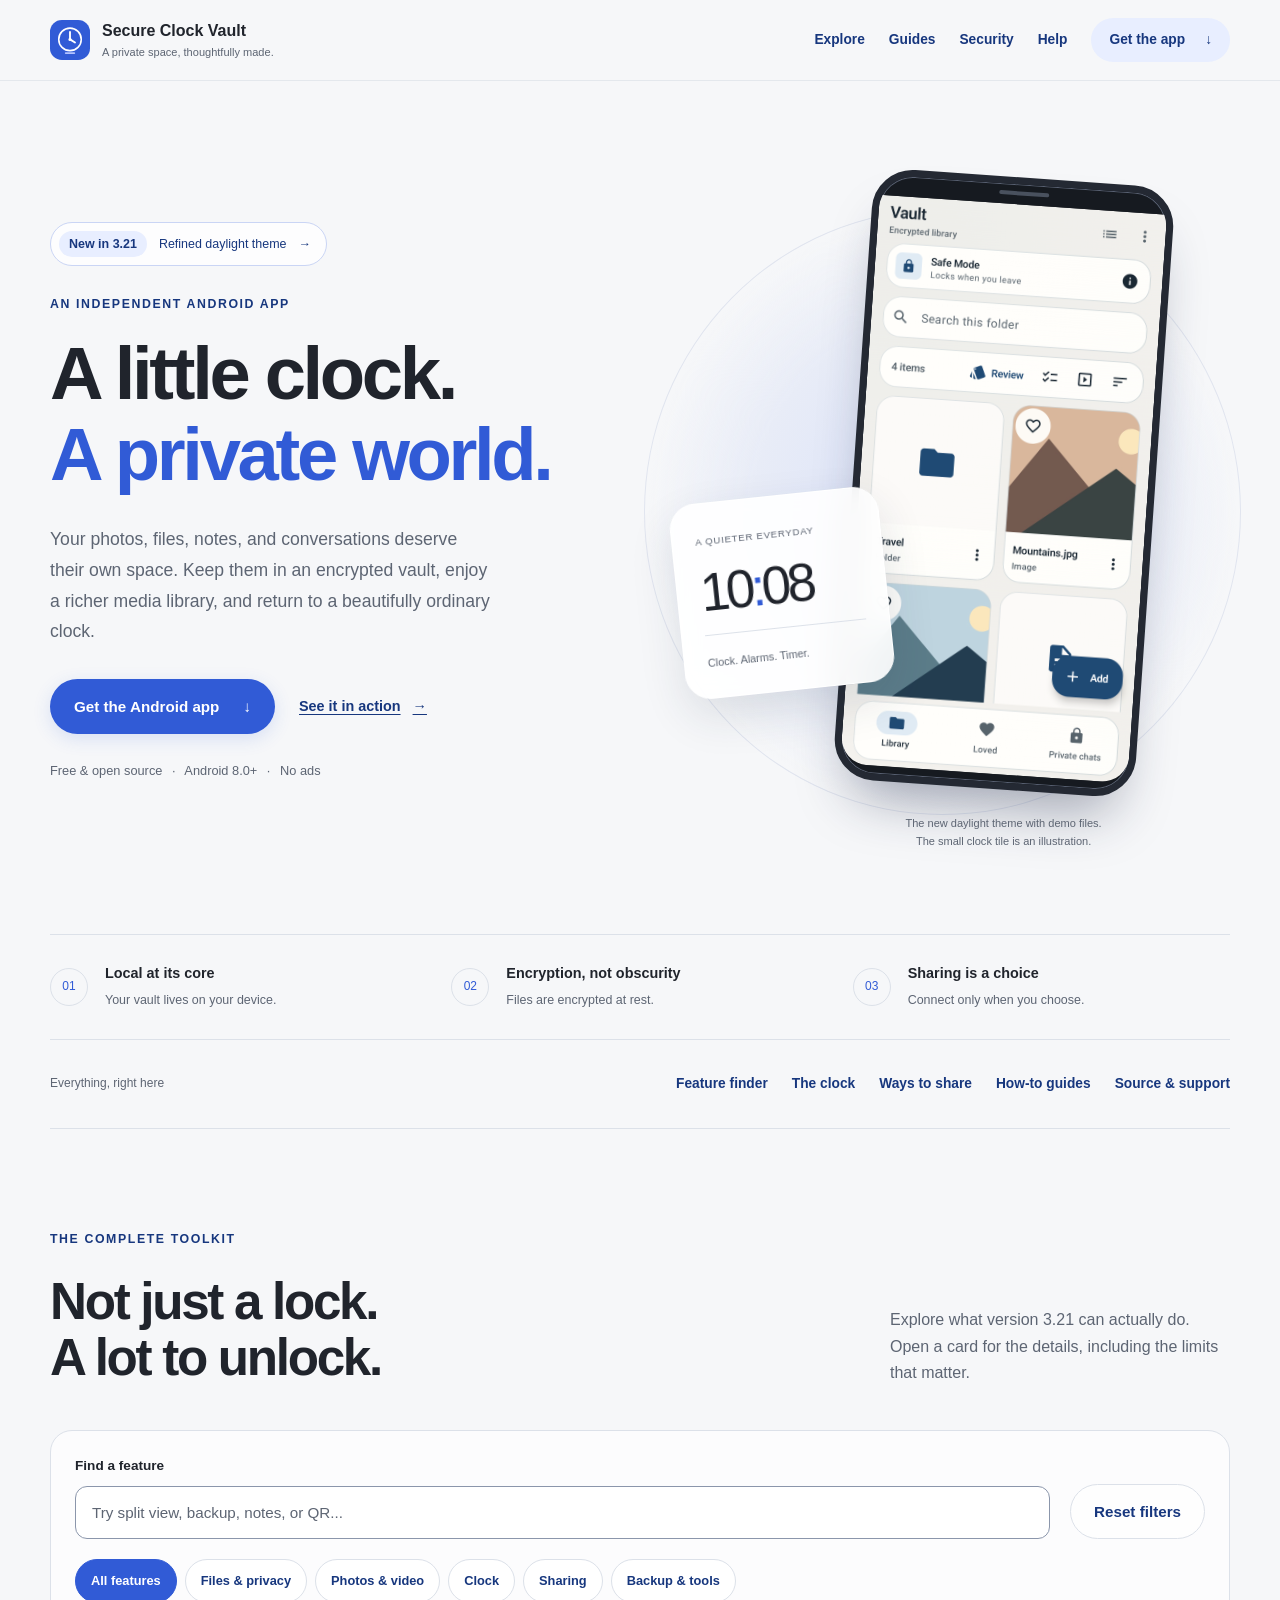
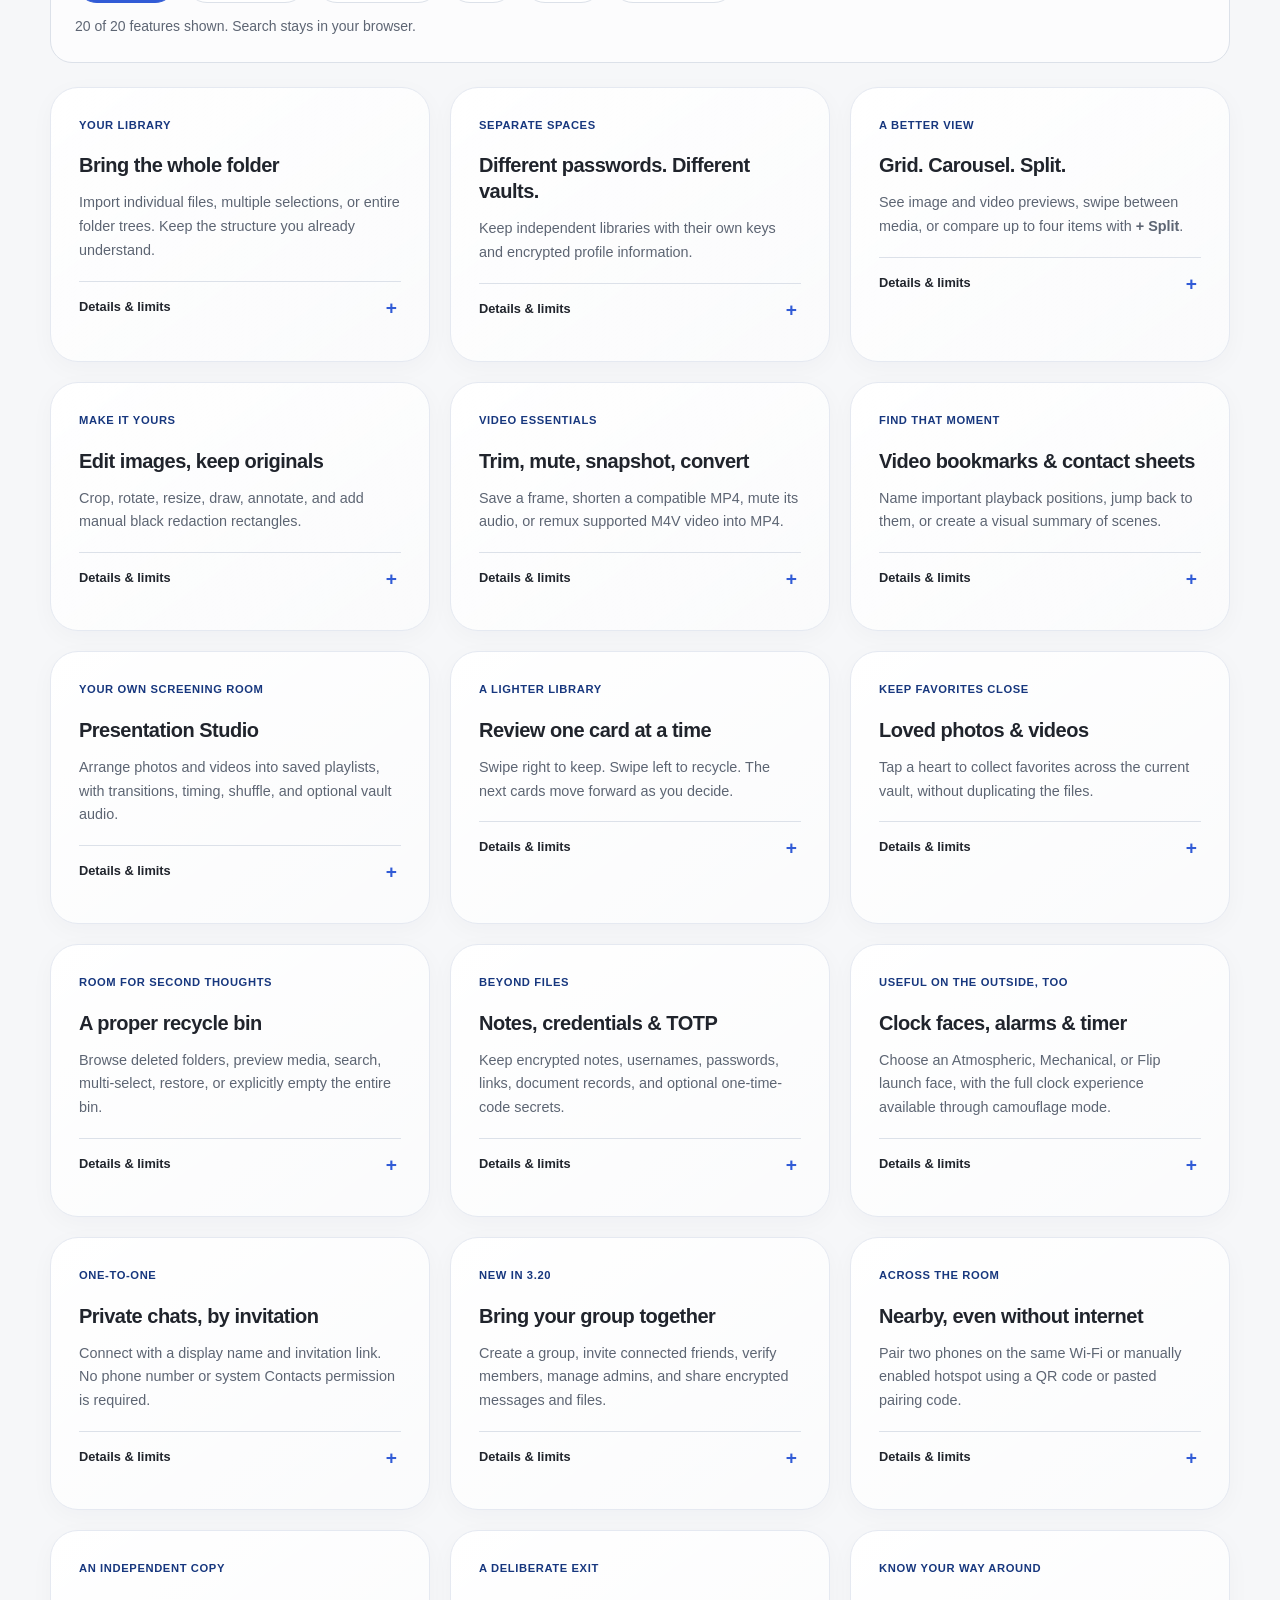
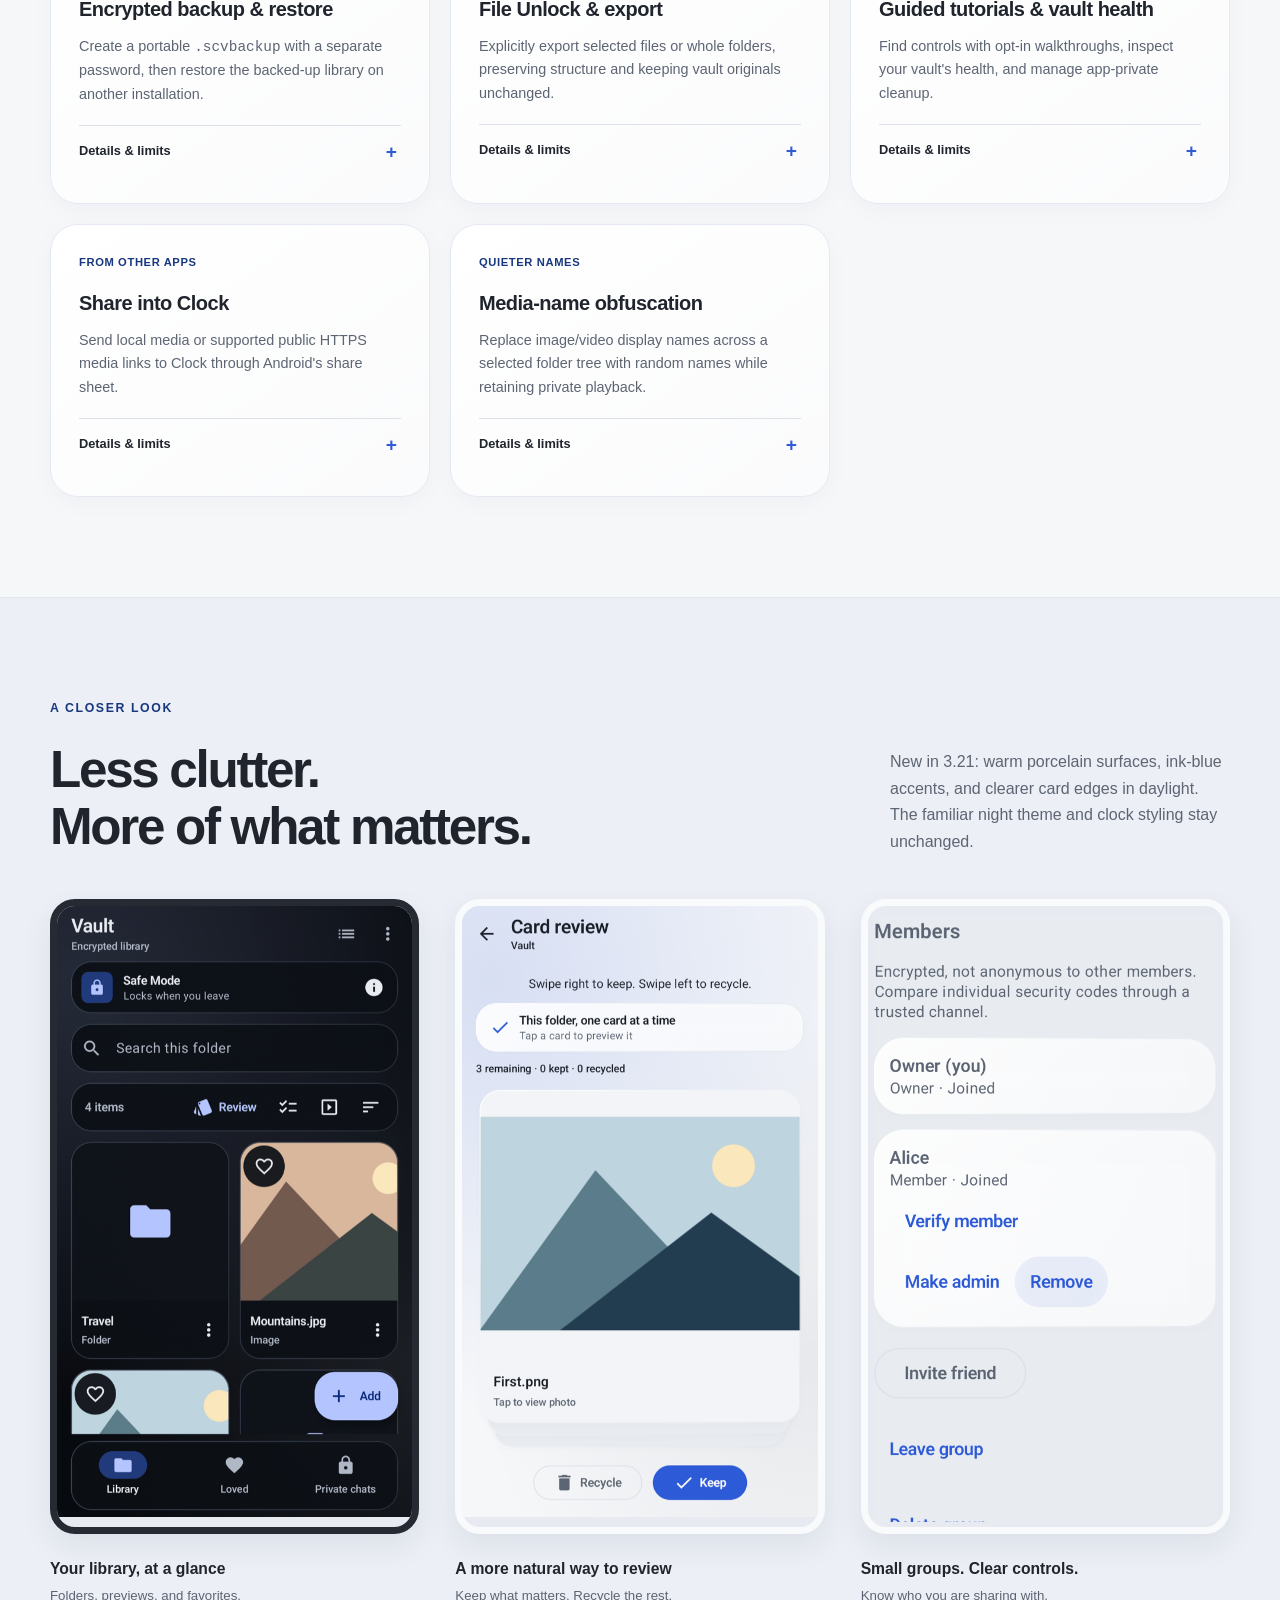
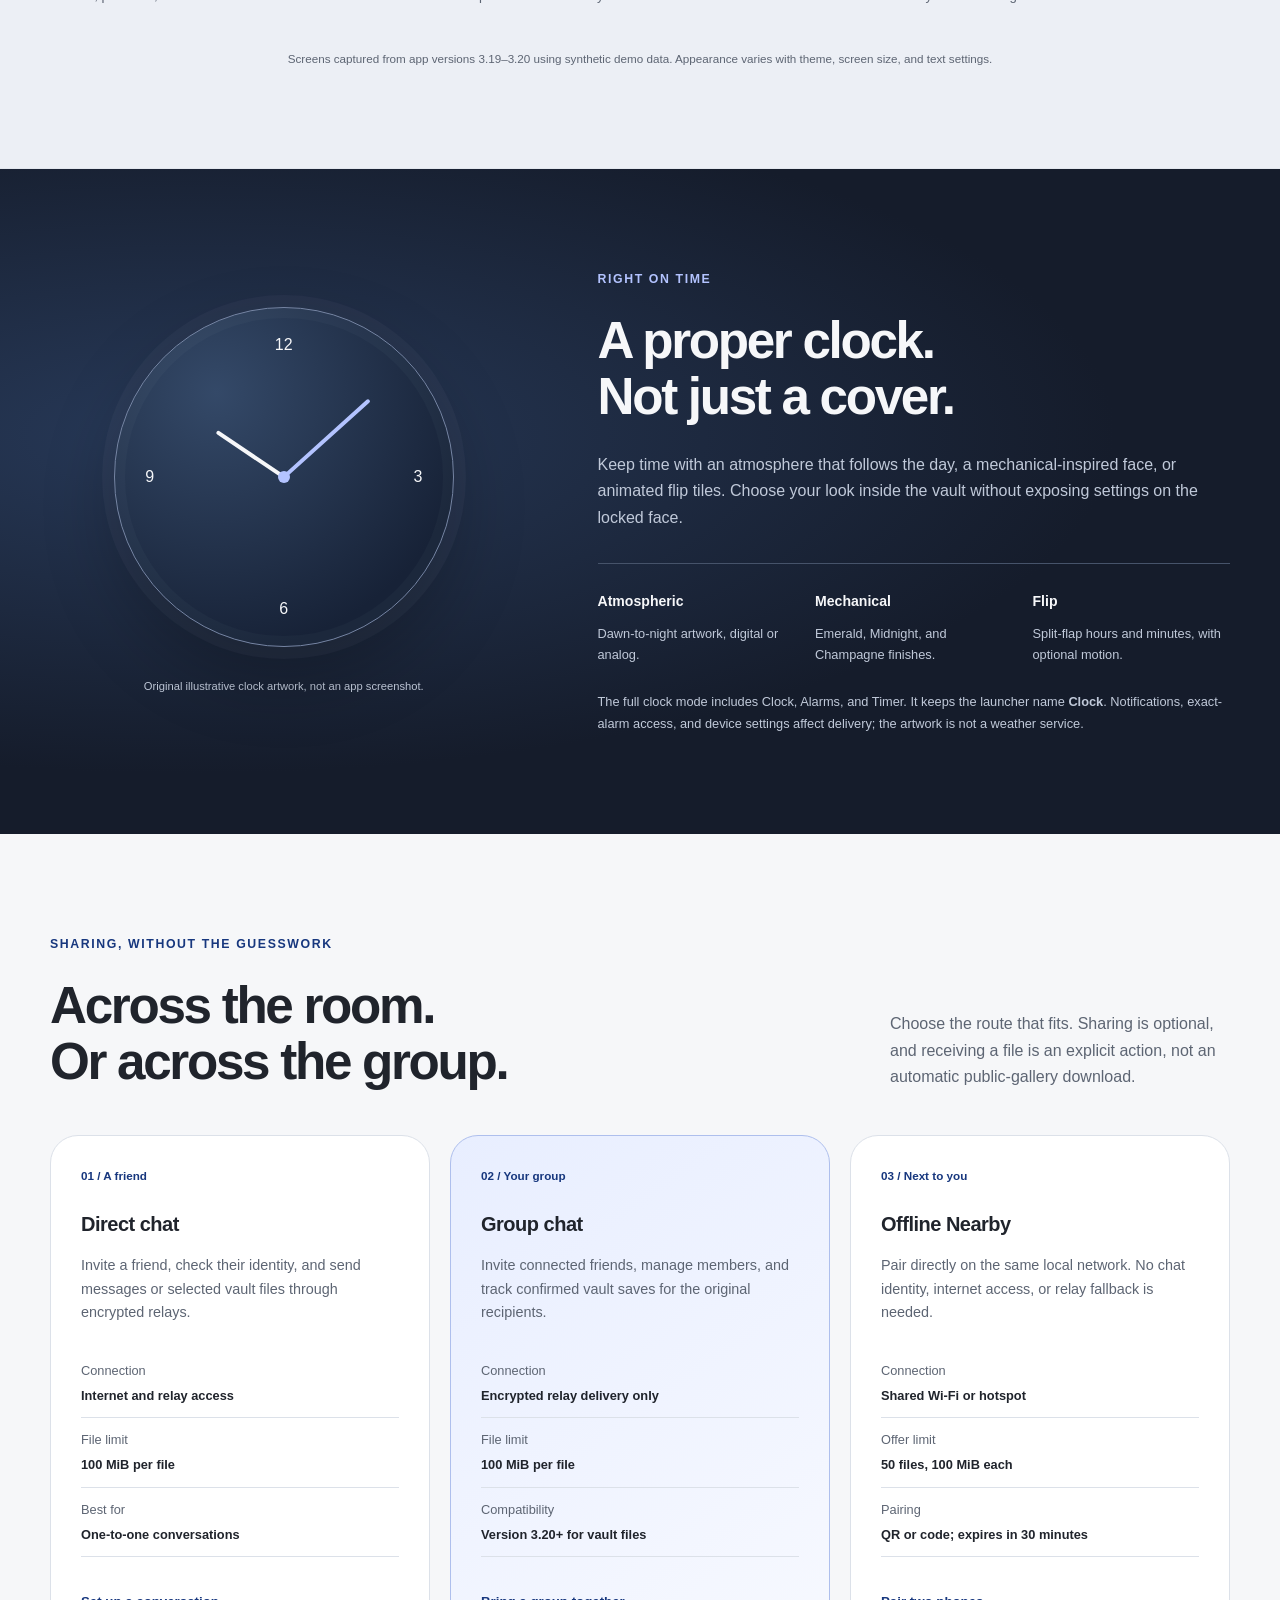
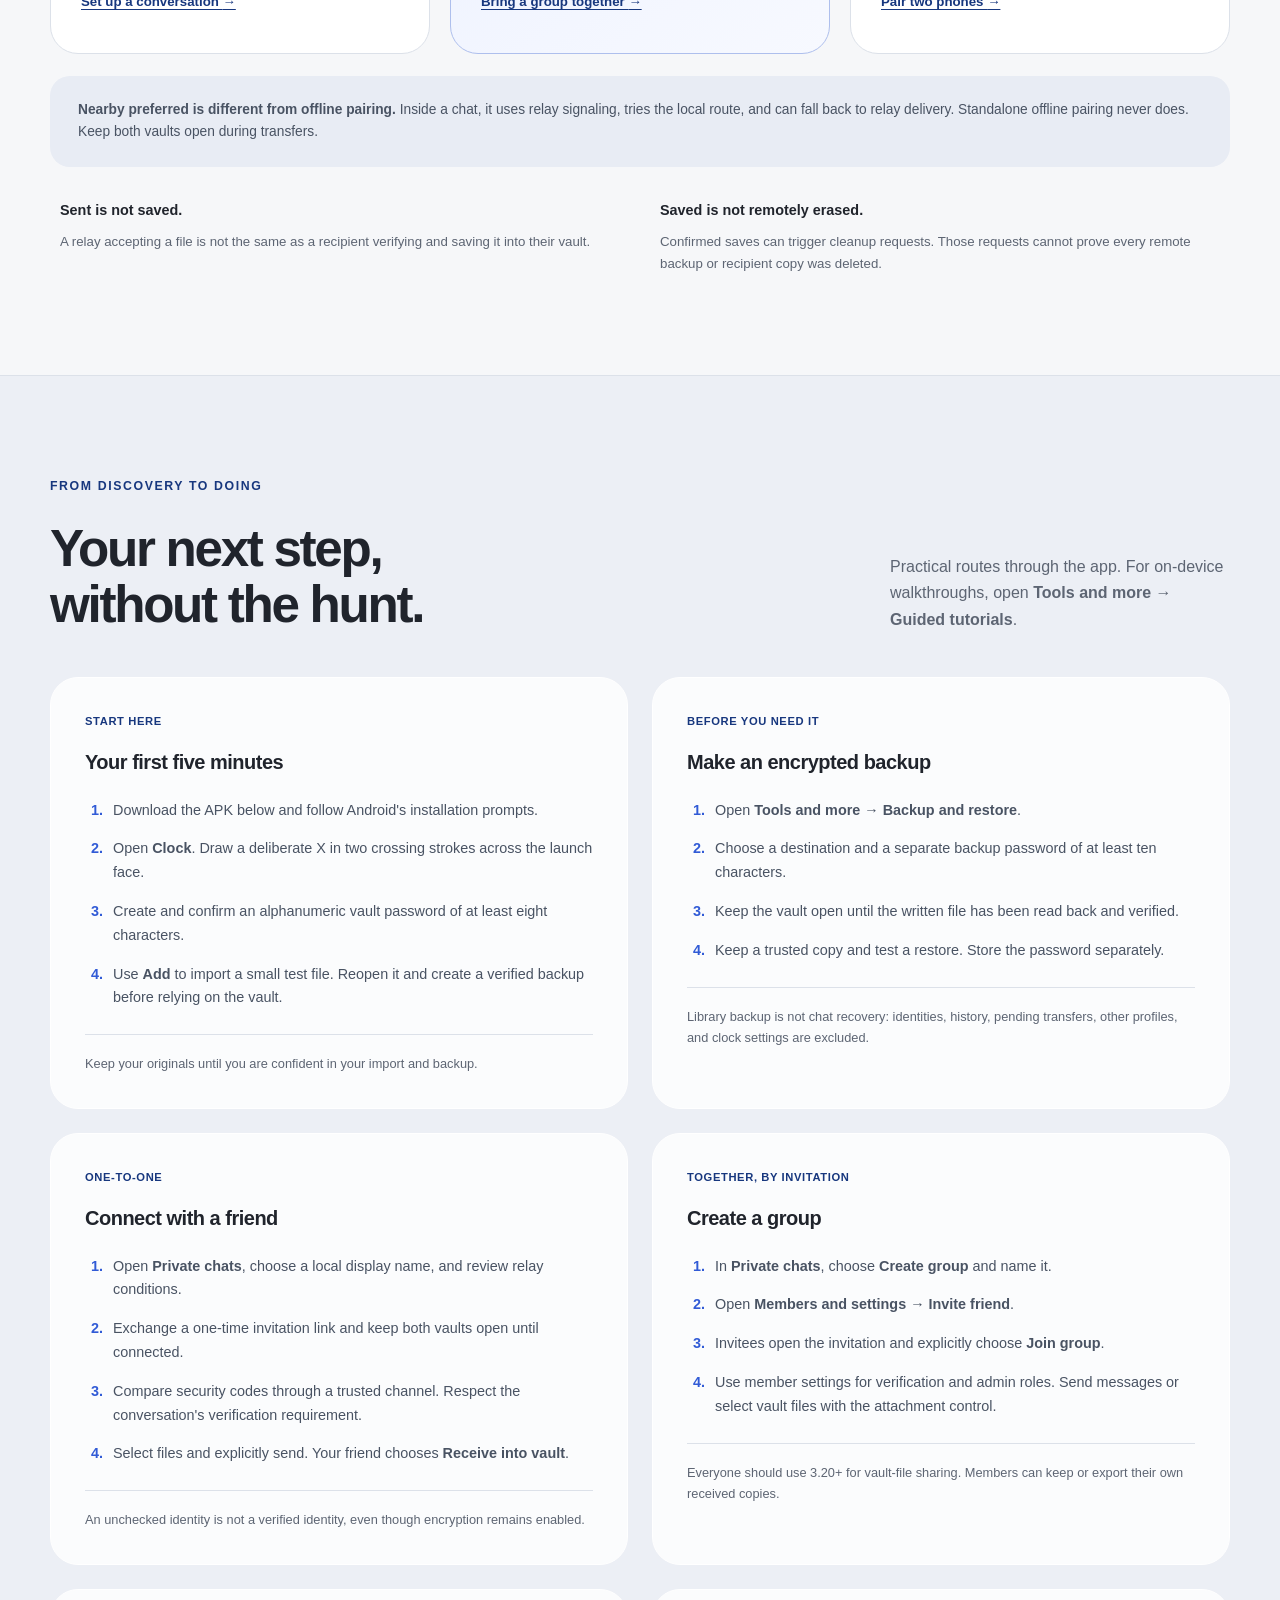
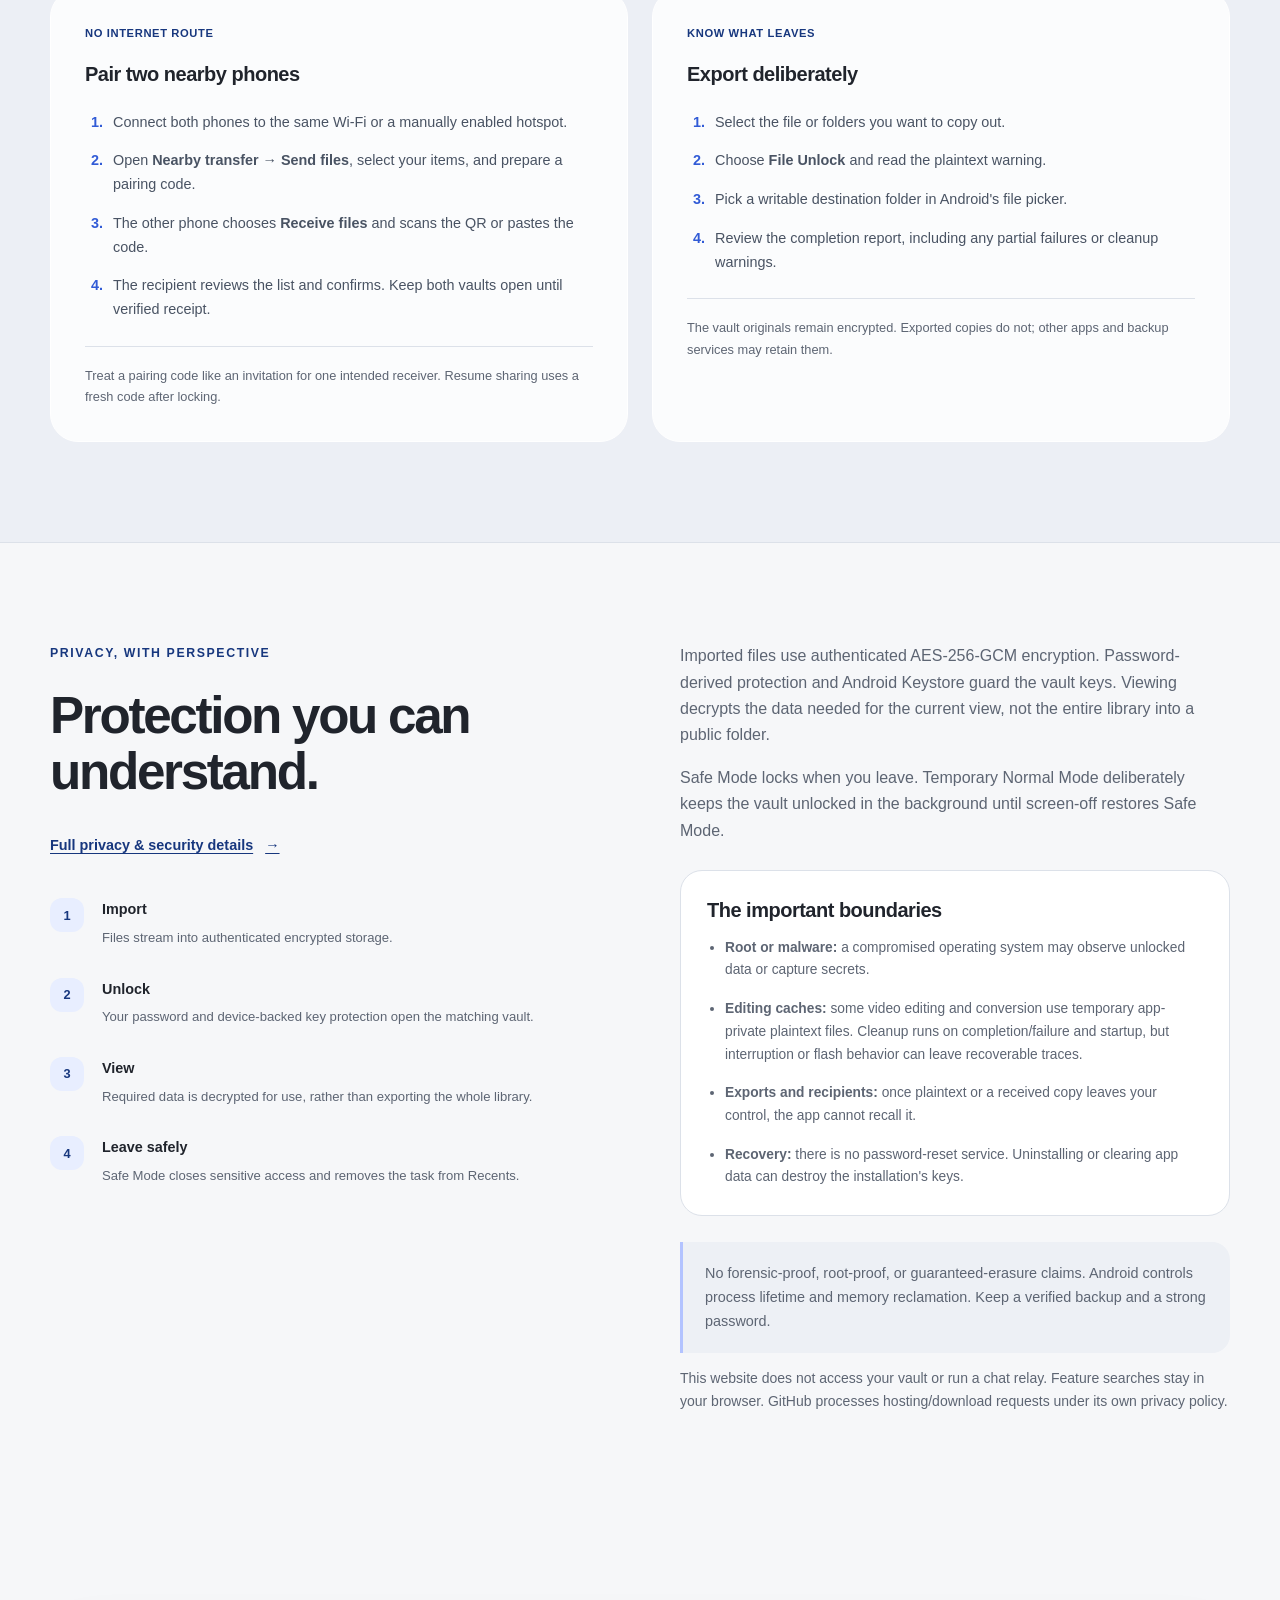
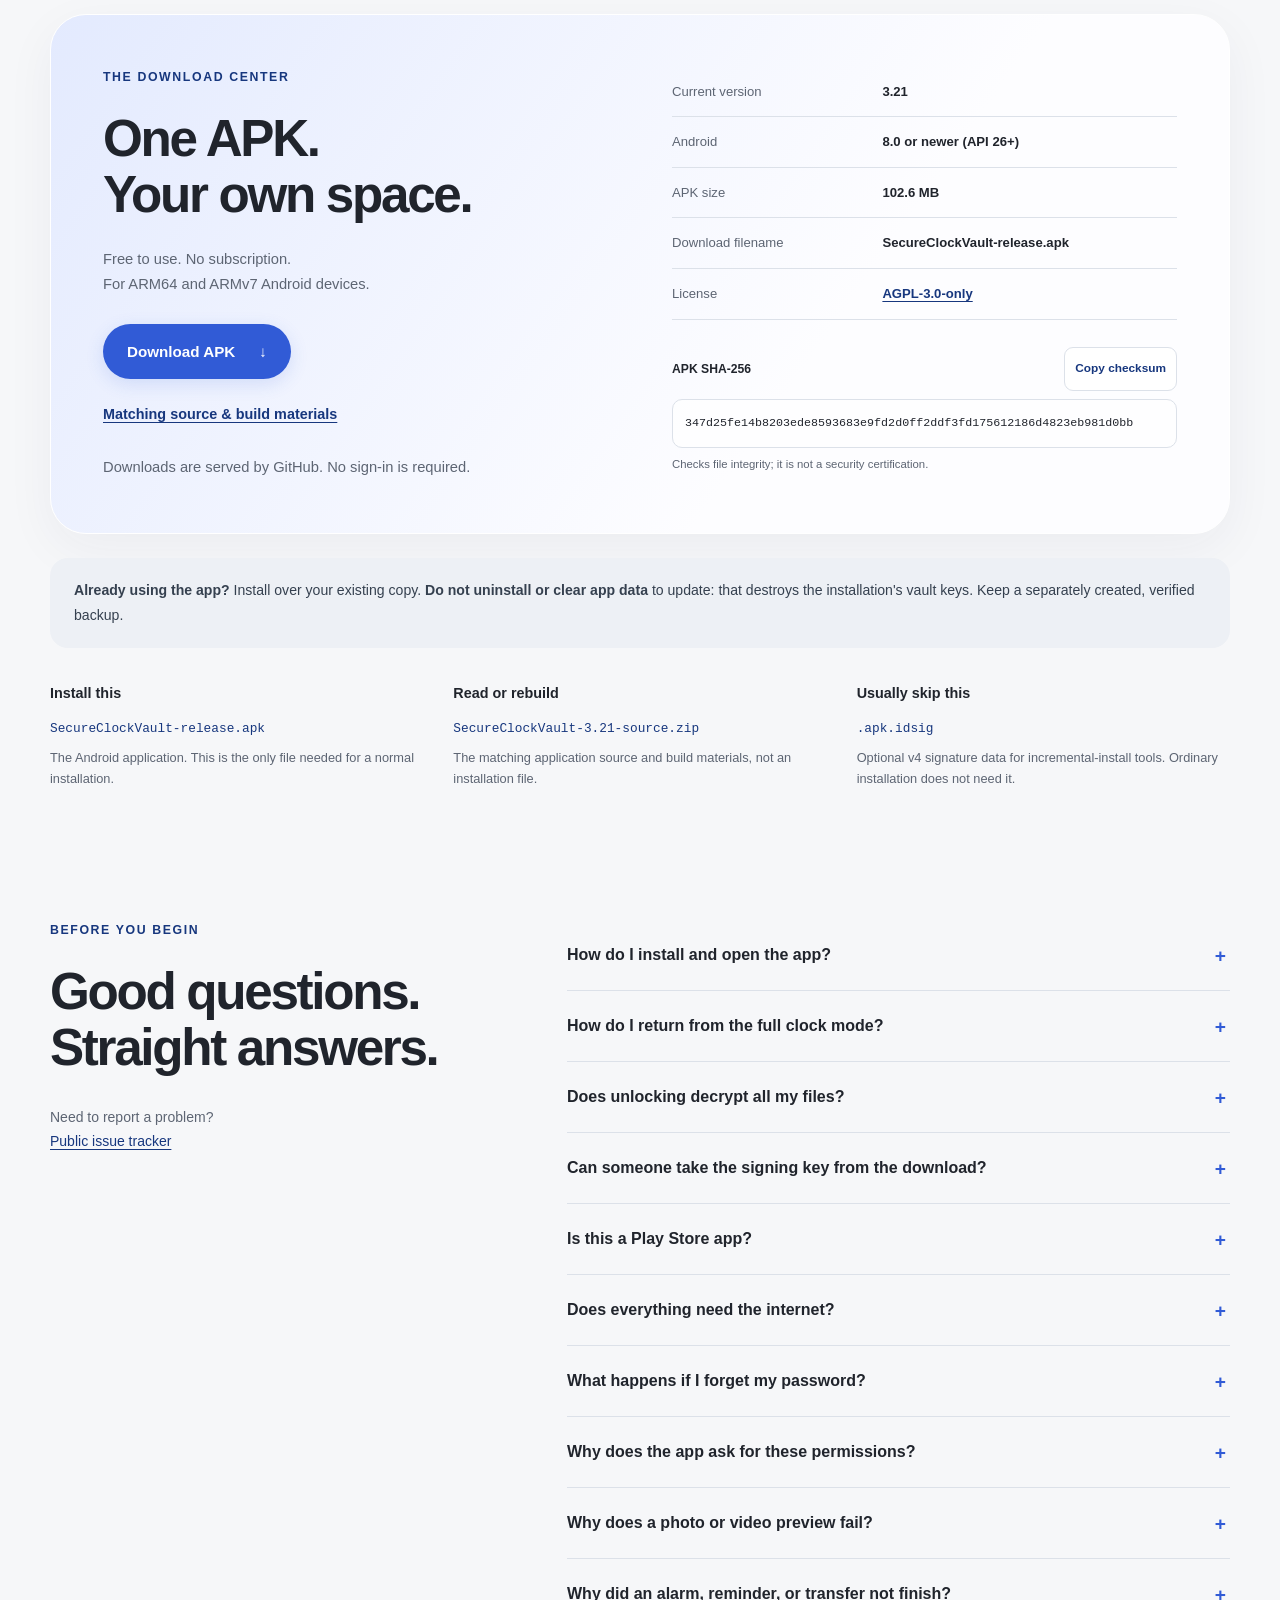
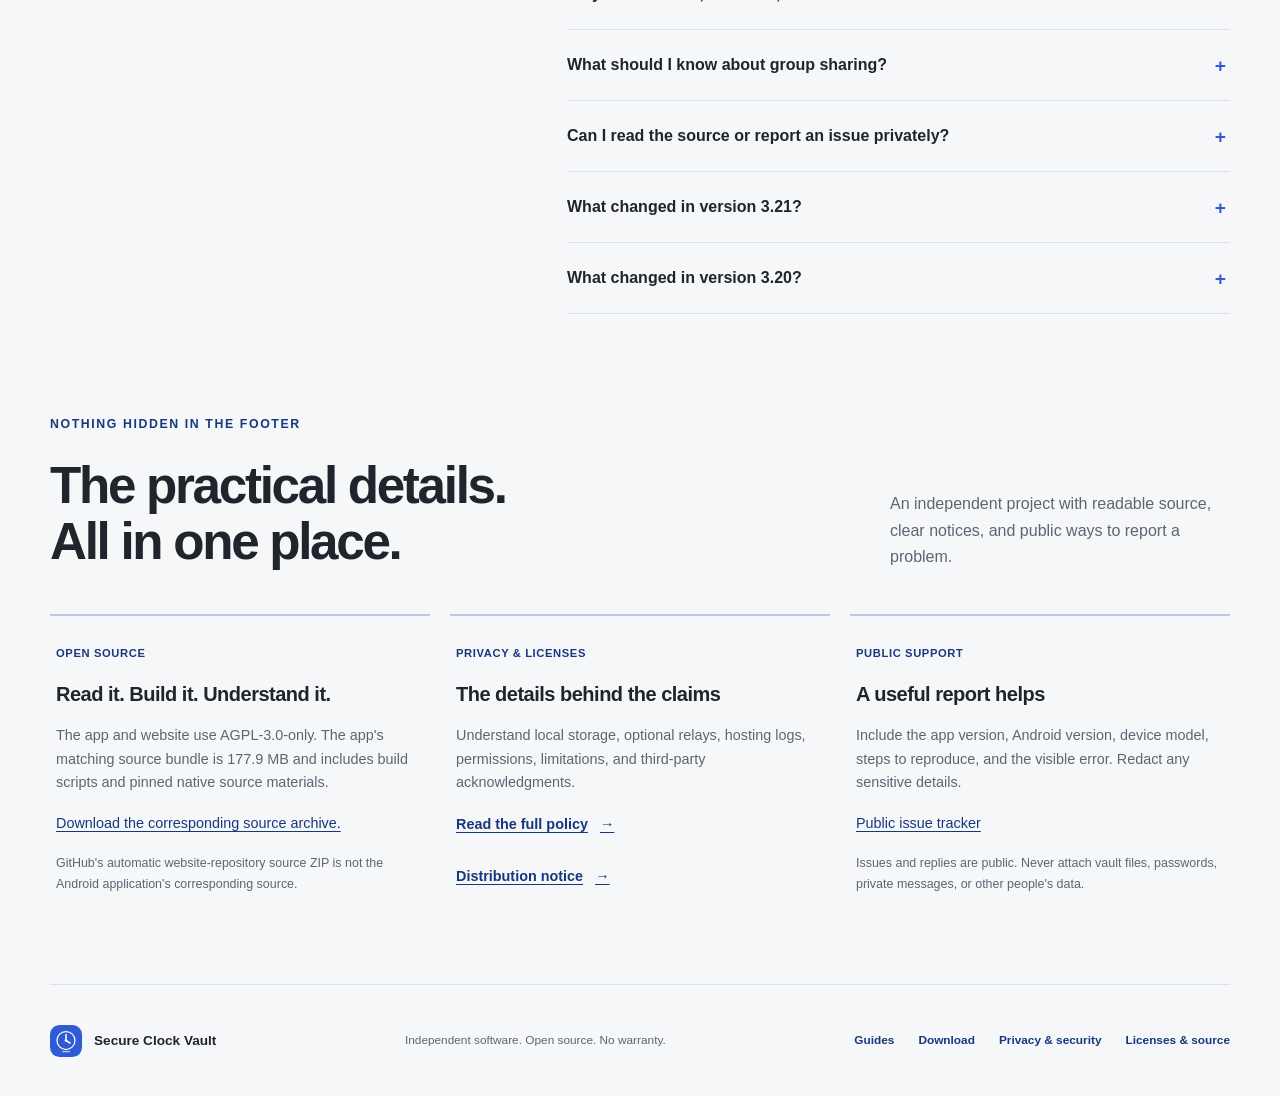
==== commit 29e493bd: "Publish v3.21 daylight theme and current downloads" ====
--- a/index.html
+++ b/index.html
@@ -31,7 +31,7 @@
   <main id="main">
     <section class="hero section-shell" aria-labelledby="hero-title">
       <div class="hero-copy">
-        <a class="release-pill" href="#sharing"><span>New in 3.20</span> Encrypted group chats <span aria-hidden="true">&rarr;</span></a>
+        <a class="release-pill" href="#showcase"><span>New in 3.21</span> Refined daylight theme <span aria-hidden="true">&rarr;</span></a>
         <p class="eyebrow hero-eyebrow">An independent Android app</p>
         <h1 id="hero-title">A little clock.<br><span>A private world.</span></h1>
         <p class="hero-description">Your photos, files, notes, and conversations deserve their own space. Keep them in an encrypted vault, enjoy a richer media library, and return to a beautifully ordinary clock.</p>
@@ -51,9 +51,9 @@
         </div>
         <div class="phone">
           <div class="phone-speaker" aria-hidden="true"></div>
-          <img src="assets/library.png" alt="Vault library with Safe Mode, encrypted folders, photo previews, and Library, Loved, and Private chats navigation." width="600" height="1031" fetchpriority="high">
-        </div>
-        <figcaption>Real app interface with demo files.<br>The small clock tile is an illustration.</figcaption>
+          <img src="assets/daylight.png" alt="Refreshed daylight vault with warm porcelain surfaces, ink-blue controls, encrypted folders, and photo previews." width="600" height="1187" fetchpriority="high">
+        </div>
+        <figcaption>The new daylight theme with demo files.<br>The small clock tile is an illustration.</figcaption>
       </figure>
     </section>
 
@@ -75,7 +75,7 @@
     <section id="features" class="section-shell section-space" aria-labelledby="features-title">
       <div class="section-heading">
         <div><p class="eyebrow">The complete toolkit</p><h2 id="features-title">Not just a lock.<br>A lot to unlock.</h2></div>
-        <p>Explore what version 3.20 can actually do. Open a card for the details, including the limits that matter.</p>
+        <p>Explore what version 3.21 can actually do. Open a card for the details, including the limits that matter.</p>
       </div>
       <div id="feature-controls" class="feature-controls" hidden>
         <div class="feature-search-row">
@@ -182,7 +182,7 @@
       <div class="section-shell">
         <div class="section-heading">
           <div><p class="eyebrow">A closer look</p><h2 id="showcase-title">Less clutter.<br>More of what matters.</h2></div>
-          <p>Soft surfaces, a restrained blue palette, and controls that stay familiar across your library.</p>
+          <p>New in 3.21: warm porcelain surfaces, ink-blue accents, and clearer card edges in daylight. The familiar night theme and clock styling stay unchanged.</p>
         </div>
         <div class="screenshot-grid">
           <figure><div class="screen-frame dark-frame"><img src="assets/library.png" alt="Dark library screen showing folder and image previews." width="600" height="1031" loading="lazy"></div><figcaption><strong>Your library, at a glance</strong><span>Folders, previews, and favorites.</span></figcaption></figure>
@@ -247,23 +247,23 @@
     <section id="download" class="section-shell section-space" aria-labelledby="download-title">
       <div class="download-panel">
         <div class="download-intro"><p class="eyebrow">The download center</p><h2 id="download-title">One APK.<br>Your own space.</h2><p>Free to use. No subscription.<br>For ARM64 and ARMv7 Android devices.</p>
-          <div class="download-actions"><a class="button primary" href="https://github.com/whytocode/secure-clock-vault/releases/download/v3.20/SecureClockVault-release.apk">Download APK <span aria-hidden="true">&darr;</span></a><a class="text-link" href="https://github.com/whytocode/secure-clock-vault/releases/download/v3.20/SecureClockVault-3.20-source.zip">Matching source &amp; build materials</a></div>
+          <div class="download-actions"><a class="button primary" href="https://github.com/whytocode/secure-clock-vault/releases/download/v3.21/SecureClockVault-release.apk">Download APK <span aria-hidden="true">&darr;</span></a><a class="text-link" href="https://github.com/whytocode/secure-clock-vault/releases/download/v3.21/SecureClockVault-3.21-source.zip">Matching source &amp; build materials</a></div>
           <p class="release-status" role="status">Downloads are served by GitHub. No sign-in is required.</p>
           <noscript><p>All download and help links work without JavaScript. You can select and copy the checksum manually.</p></noscript>
         </div>
         <div class="release-details">
           <dl class="release-facts">
-            <div><dt>Current version</dt><dd>3.20</dd></div>
+            <div><dt>Current version</dt><dd>3.21</dd></div>
             <div><dt>Android</dt><dd>8.0 or newer (API 26+)</dd></div>
             <div><dt>APK size</dt><dd>102.6 MB</dd></div>
             <div><dt>Download filename</dt><dd>SecureClockVault-release.apk</dd></div>
             <div><dt>License</dt><dd><a href="licenses/LICENSE.txt">AGPL-3.0-only</a></dd></div>
           </dl>
-          <div class="checksum"><div class="checksum-heading"><label for="apk-checksum">APK SHA-256</label><button type="button" class="copy-button" data-copy="apk-checksum" hidden>Copy checksum</button></div><input id="apk-checksum" value="a3b30a903fdc665e5c220a2529d639b14226dcee620ff2fd1715f0d2447bc0f4" readonly spellcheck="false" aria-describedby="checksum-help"><p id="checksum-help" class="quiet">Checks file integrity; it is not a security certification.</p><p id="copy-status" class="quiet" role="status" aria-live="polite"></p></div>
+          <div class="checksum"><div class="checksum-heading"><label for="apk-checksum">APK SHA-256</label><button type="button" class="copy-button" data-copy="apk-checksum" hidden>Copy checksum</button></div><input id="apk-checksum" value="347d25fe14b8203ede8593683e9fd2d0ff2ddf3fd175612186d4823eb981d0bb" readonly spellcheck="false" aria-describedby="checksum-help"><p id="checksum-help" class="quiet">Checks file integrity; it is not a security certification.</p><p id="copy-status" class="quiet" role="status" aria-live="polite"></p></div>
         </div>
       </div>
       <div class="update-warning"><strong>Already using the app?</strong> Install over your existing copy. <strong>Do not uninstall or clear app data</strong> to update: that destroys the installation's vault keys. Keep a separately created, verified backup.</div>
-      <div class="download-explainer"><div><strong>Install this</strong><code>SecureClockVault-release.apk</code><p>The Android application. This is the only file needed for a normal installation.</p></div><div><strong>Read or rebuild</strong><code>SecureClockVault-3.20-source.zip</code><p>The matching application source and build materials, not an installation file.</p></div><div><strong>Usually skip this</strong><code>.apk.idsig</code><p>Optional v4 signature data for incremental-install tools. Ordinary installation does not need it.</p></div></div>
+      <div class="download-explainer"><div><strong>Install this</strong><code>SecureClockVault-release.apk</code><p>The Android application. This is the only file needed for a normal installation.</p></div><div><strong>Read or rebuild</strong><code>SecureClockVault-3.21-source.zip</code><p>The matching application source and build materials, not an installation file.</p></div><div><strong>Usually skip this</strong><code>.apk.idsig</code><p>Optional v4 signature data for incremental-install tools. Ordinary installation does not need it.</p></div></div>
     </section>
 
     <section id="questions" class="section-shell section-space questions" aria-labelledby="questions-title">
@@ -281,14 +281,15 @@
         <details><summary>Why did an alarm, reminder, or transfer not finish?</summary><div><p>Check notification and exact-alarm permissions for clock events. Android and manufacturer restrictions can affect scheduling; some reminders are explicitly approximate when exact-alarm access is unavailable.</p><p>For transfers, keep the vaults open, check the network and local permissions, and inspect the reported state before retrying. Relays are best-effort and Nearby can be blocked by router isolation. Sent, relay-accepted, and verified vault-saved are different states.</p></div></details>
         <details><summary>What should I know about group sharing?</summary><div><p>Use version 3.20 or later on every recipient's device for vault-file sharing. Group files use relay delivery, not Nearby, and have a 100 MiB per-file limit. Receipt tracking waits for the original recipients' confirmed vault saves before automatic relay cleanup.</p><p>Members can retain or export copies. Removing a member does not erase those copies, and groups are not anonymous to their members. Missing receipts, offline users, and relay expiry can affect availability. Removing a member and cancelling a transfer can show a connection warning; Retry reconciles the remaining chats.</p></div></details>
         <details><summary>Can I read the source or report an issue privately?</summary><div><p>The matching source, build instructions, and third-party source materials accompany each public APK release under AGPL-3.0. See <a href="privacy.html#licenses">licensing and source availability</a>.</p><p>The public GitHub issue tracker accepts non-sensitive bug reports and source-availability requests. Reports and replies are publicly visible. Do not post vault files, passwords, private messages, or other people's personal information in public reports. No private support or password-recovery service is promised.</p></div></details>
-        <details><summary>What changed in version 3.20?</summary><div><p>Encrypted group conversations, invitations, member verification, admin controls, and vault-file sharing were added. Recipient-aware save receipts prevent the first recipient from causing early cleanup for everyone else. The existing vault theme and locking behavior are retained.</p><p>This release was exercised on emulators; compatibility across every manufacturer and device is not guaranteed.</p></div></details>
+        <details><summary>What changed in version 3.21?</summary><div><p>The vault's day theme now pairs warm porcelain backgrounds with ink-blue accents, clearer card edges, and coordinated sign-in, dialogs, sheets, and controls. The night palette, clock styling, and security behavior are unchanged.</p><p>The source project also uses Android Gradle Plugin 9.2.1 and Gradle 9.4.1 for Android Studio compatibility. Install the signed APK over your existing app; do not uninstall or clear app data. An in-place upgrade from 3.20 retained the test vault and password on an emulator; compatibility with every physical device is not guaranteed.</p></div></details>
+        <details><summary>What changed in version 3.20?</summary><div><p>Encrypted group conversations, invitations, member verification, admin controls, and vault-file sharing were added. Recipient-aware save receipts prevent the first recipient from causing early cleanup for everyone else. The existing vault theme and locking behavior were retained in that release.</p></div></details>
       </div>
     </section>
 
     <section id="resources" class="section-shell resources-section" aria-labelledby="resources-title">
       <div class="section-heading"><div><p class="eyebrow">Nothing hidden in the footer</p><h2 id="resources-title">The practical details.<br>All in one place.</h2></div><p>An independent project with readable source, clear notices, and public ways to report a problem.</p></div>
       <div class="resource-grid">
-        <article class="resource-card"><span class="card-kicker">Open source</span><h3>Read it. Build it. Understand it.</h3><p>The app and website use AGPL-3.0-only. The app's matching source bundle is 176.8 MB and includes build scripts and pinned native source materials.</p><p><a href="https://github.com/whytocode/secure-clock-vault/releases/download/v3.20/SecureClockVault-3.20-source.zip">Download the corresponding source archive.</a></p><p class="quiet">GitHub's automatic website-repository source ZIP is not the Android application's corresponding source.</p></article>
+        <article class="resource-card"><span class="card-kicker">Open source</span><h3>Read it. Build it. Understand it.</h3><p>The app and website use AGPL-3.0-only. The app's matching source bundle is 177.9 MB and includes build scripts and pinned native source materials.</p><p><a href="https://github.com/whytocode/secure-clock-vault/releases/download/v3.21/SecureClockVault-3.21-source.zip">Download the corresponding source archive.</a></p><p class="quiet">GitHub's automatic website-repository source ZIP is not the Android application's corresponding source.</p></article>
         <article class="resource-card"><span class="card-kicker">Privacy &amp; licenses</span><h3>The details behind the claims</h3><p>Understand local storage, optional relays, hosting logs, permissions, limitations, and third-party acknowledgments.</p><a class="text-link" href="privacy.html">Read the full policy <span aria-hidden="true">&rarr;</span></a><a class="text-link" href="licenses/NOTICE.txt">Distribution notice <span aria-hidden="true">&rarr;</span></a></article>
         <article class="resource-card"><span class="card-kicker">Public support</span><h3>A useful report helps</h3><p>Include the app version, Android version, device model, steps to reproduce, and the visible error. Redact any sensitive details.</p><p><a href="https://github.com/whytocode/secure-clock-vault/issues">Public issue tracker</a></p><p class="quiet">Issues and replies are public. Never attach vault files, passwords, private messages, or other people's data.</p></article>
       </div>
